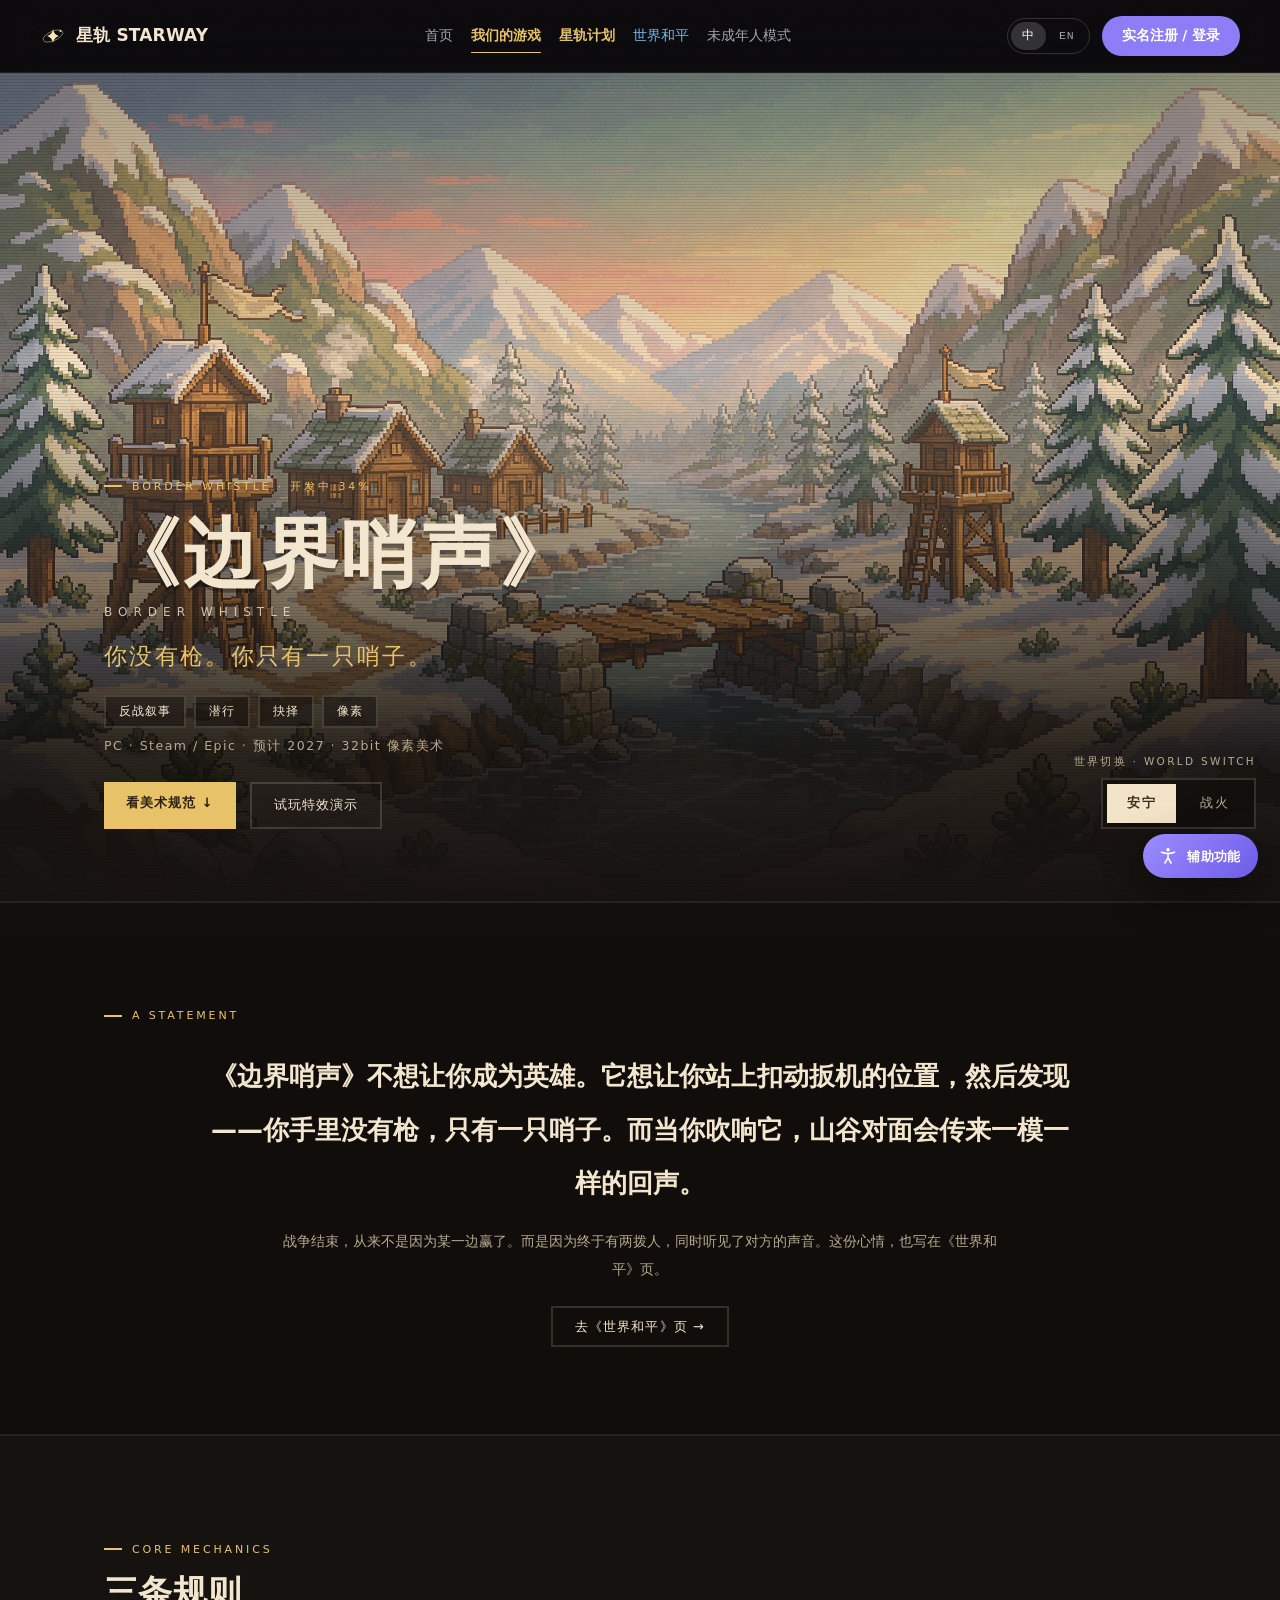
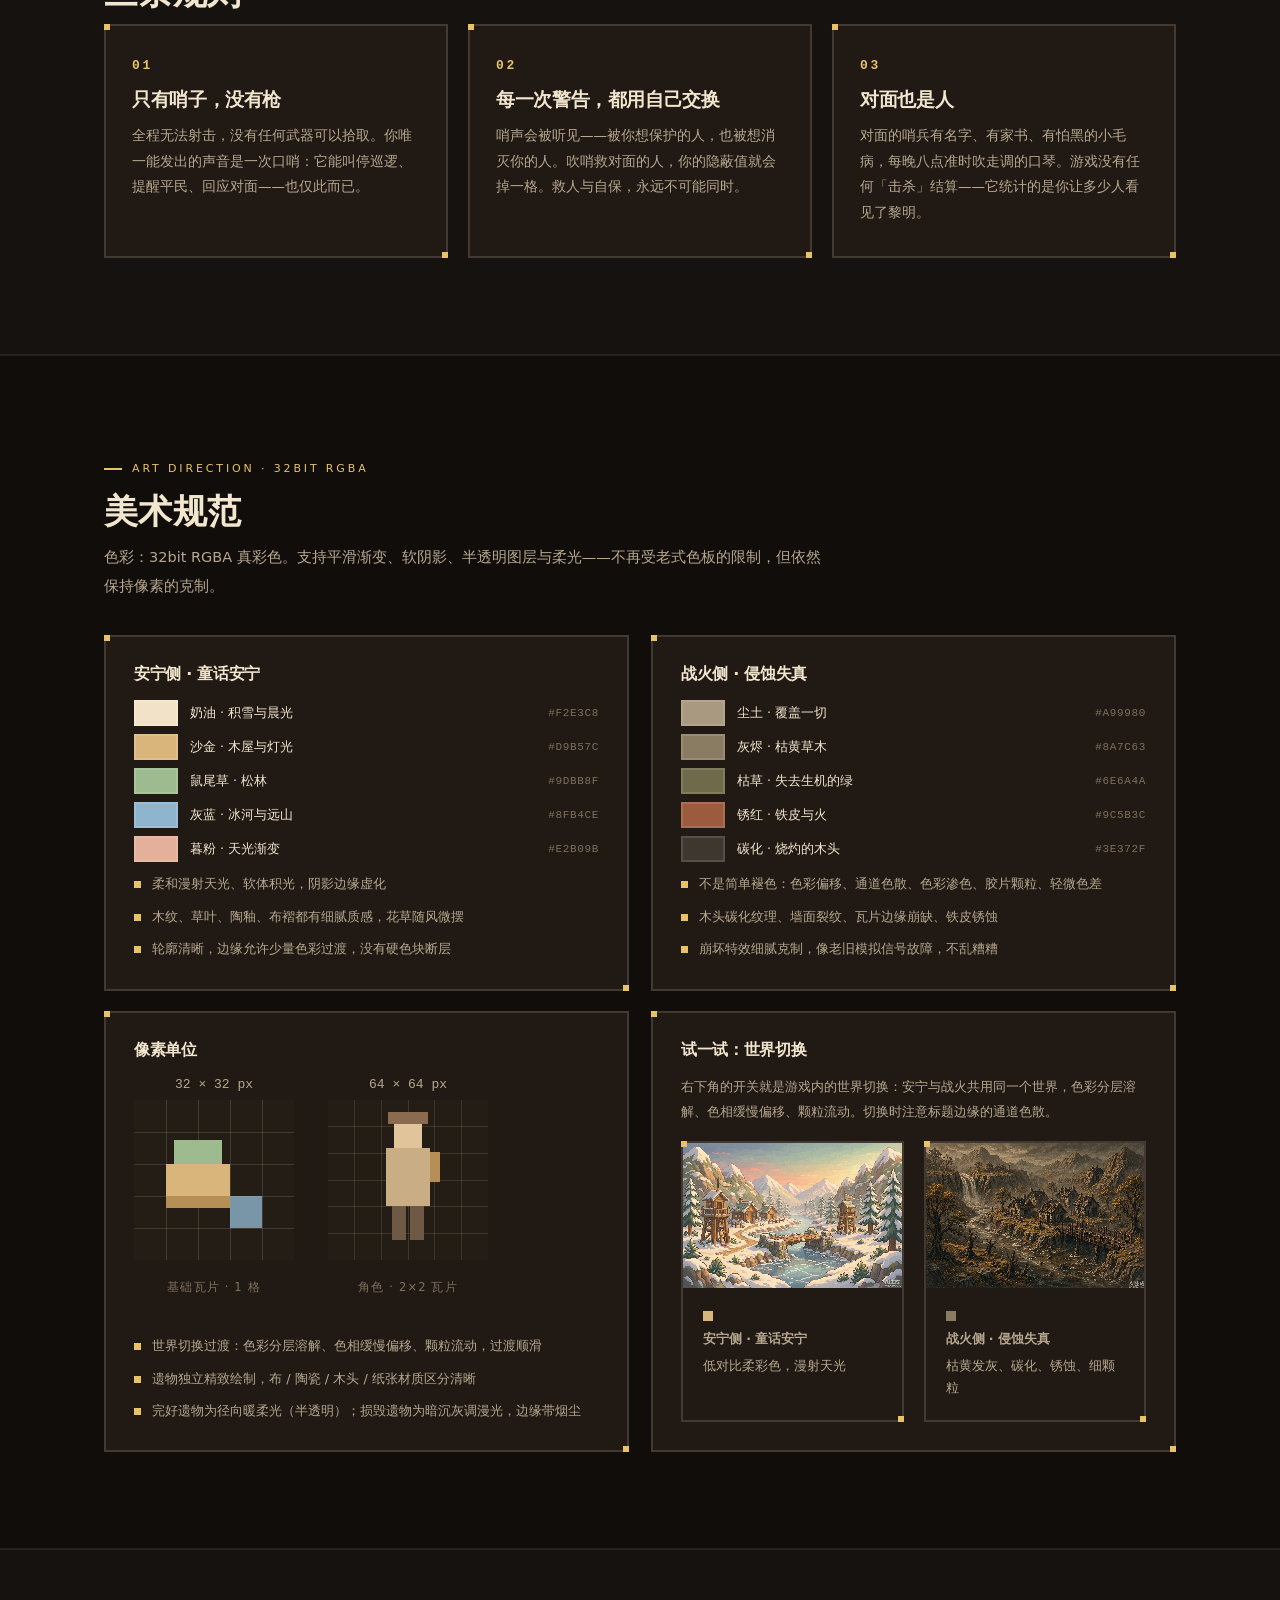
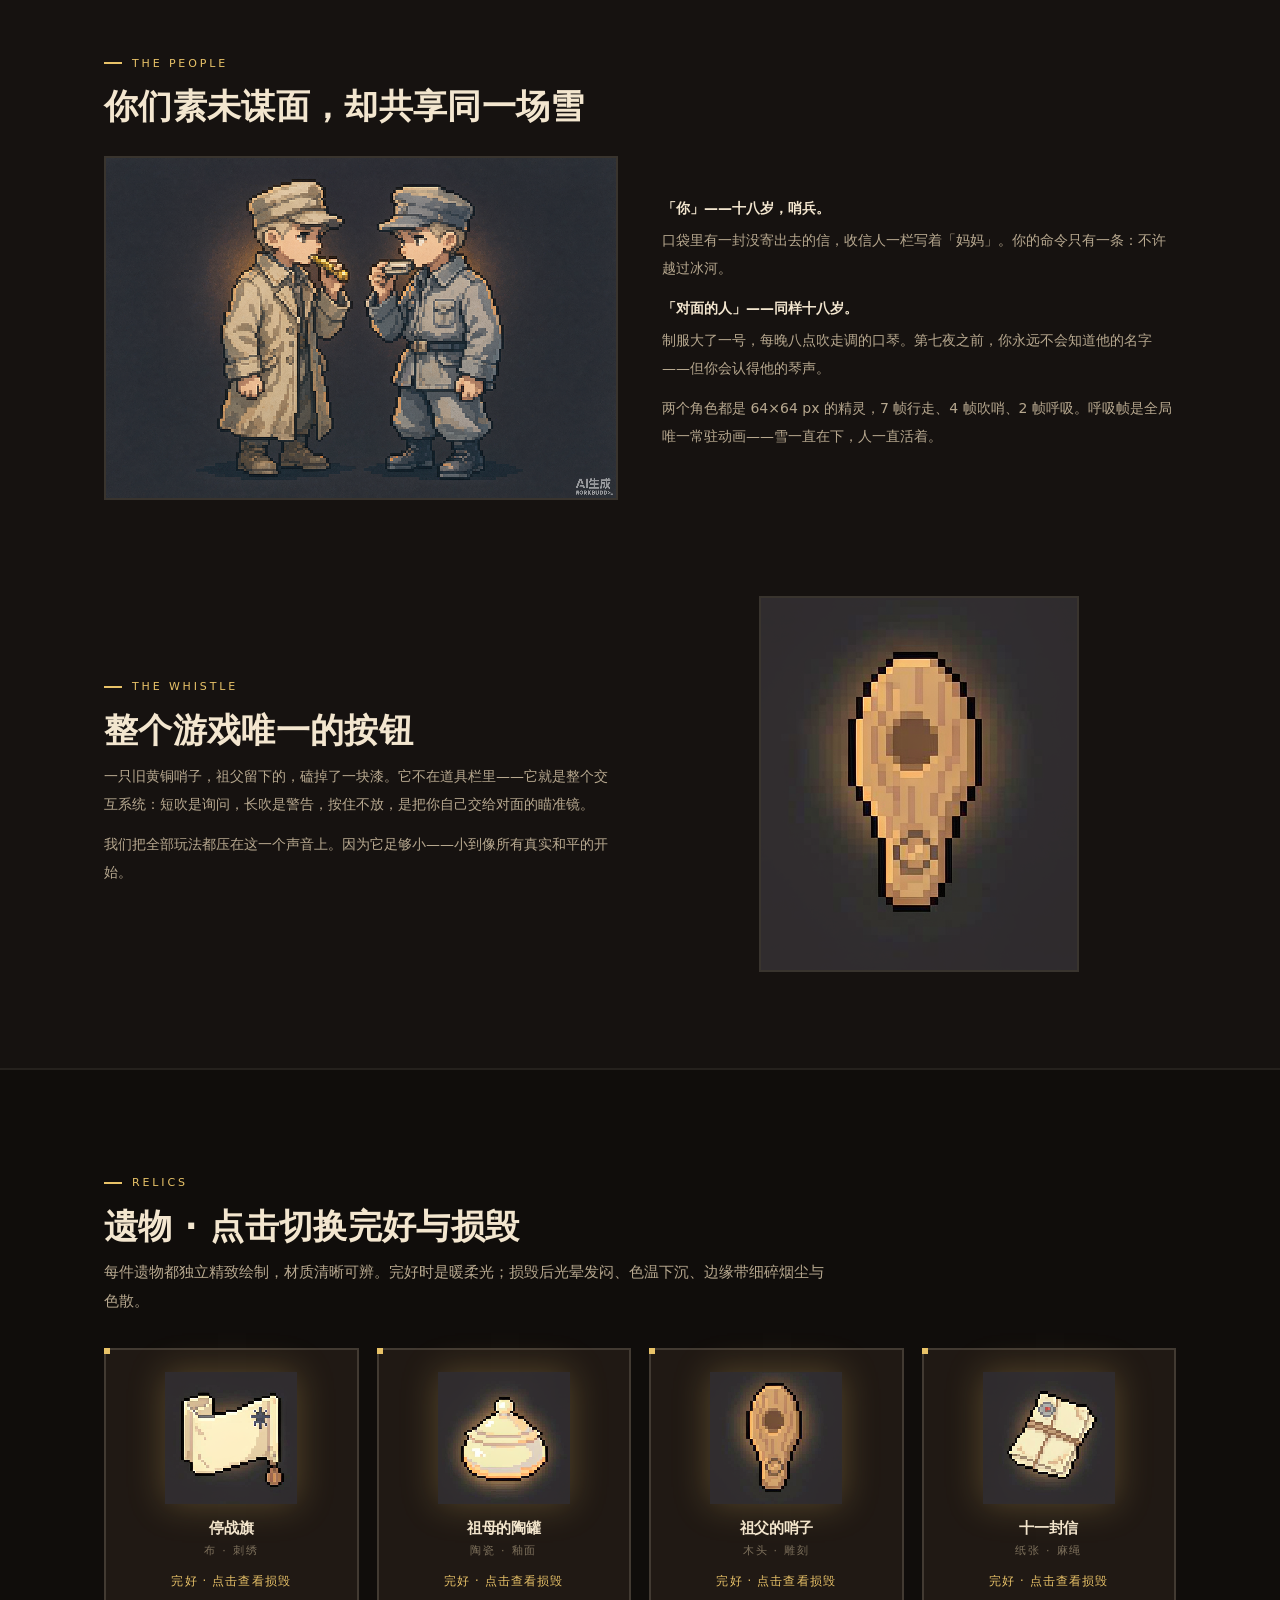
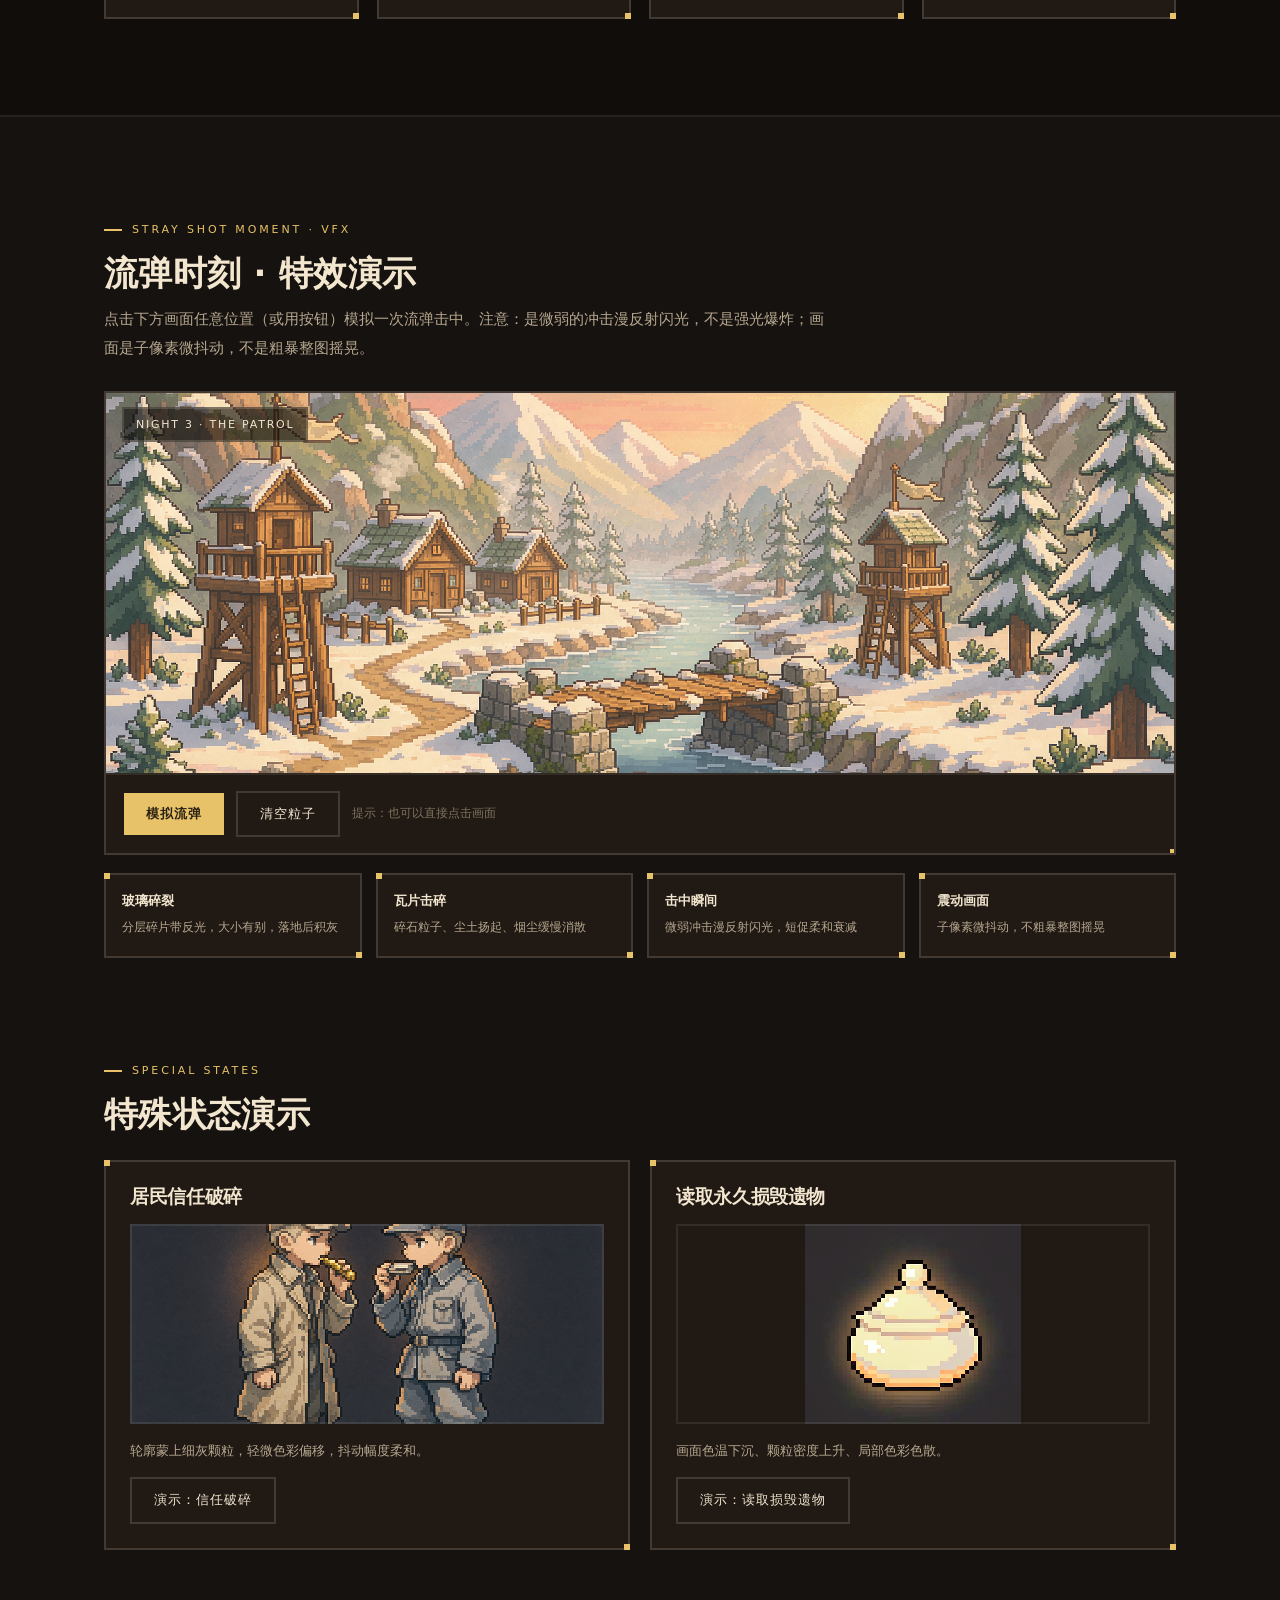
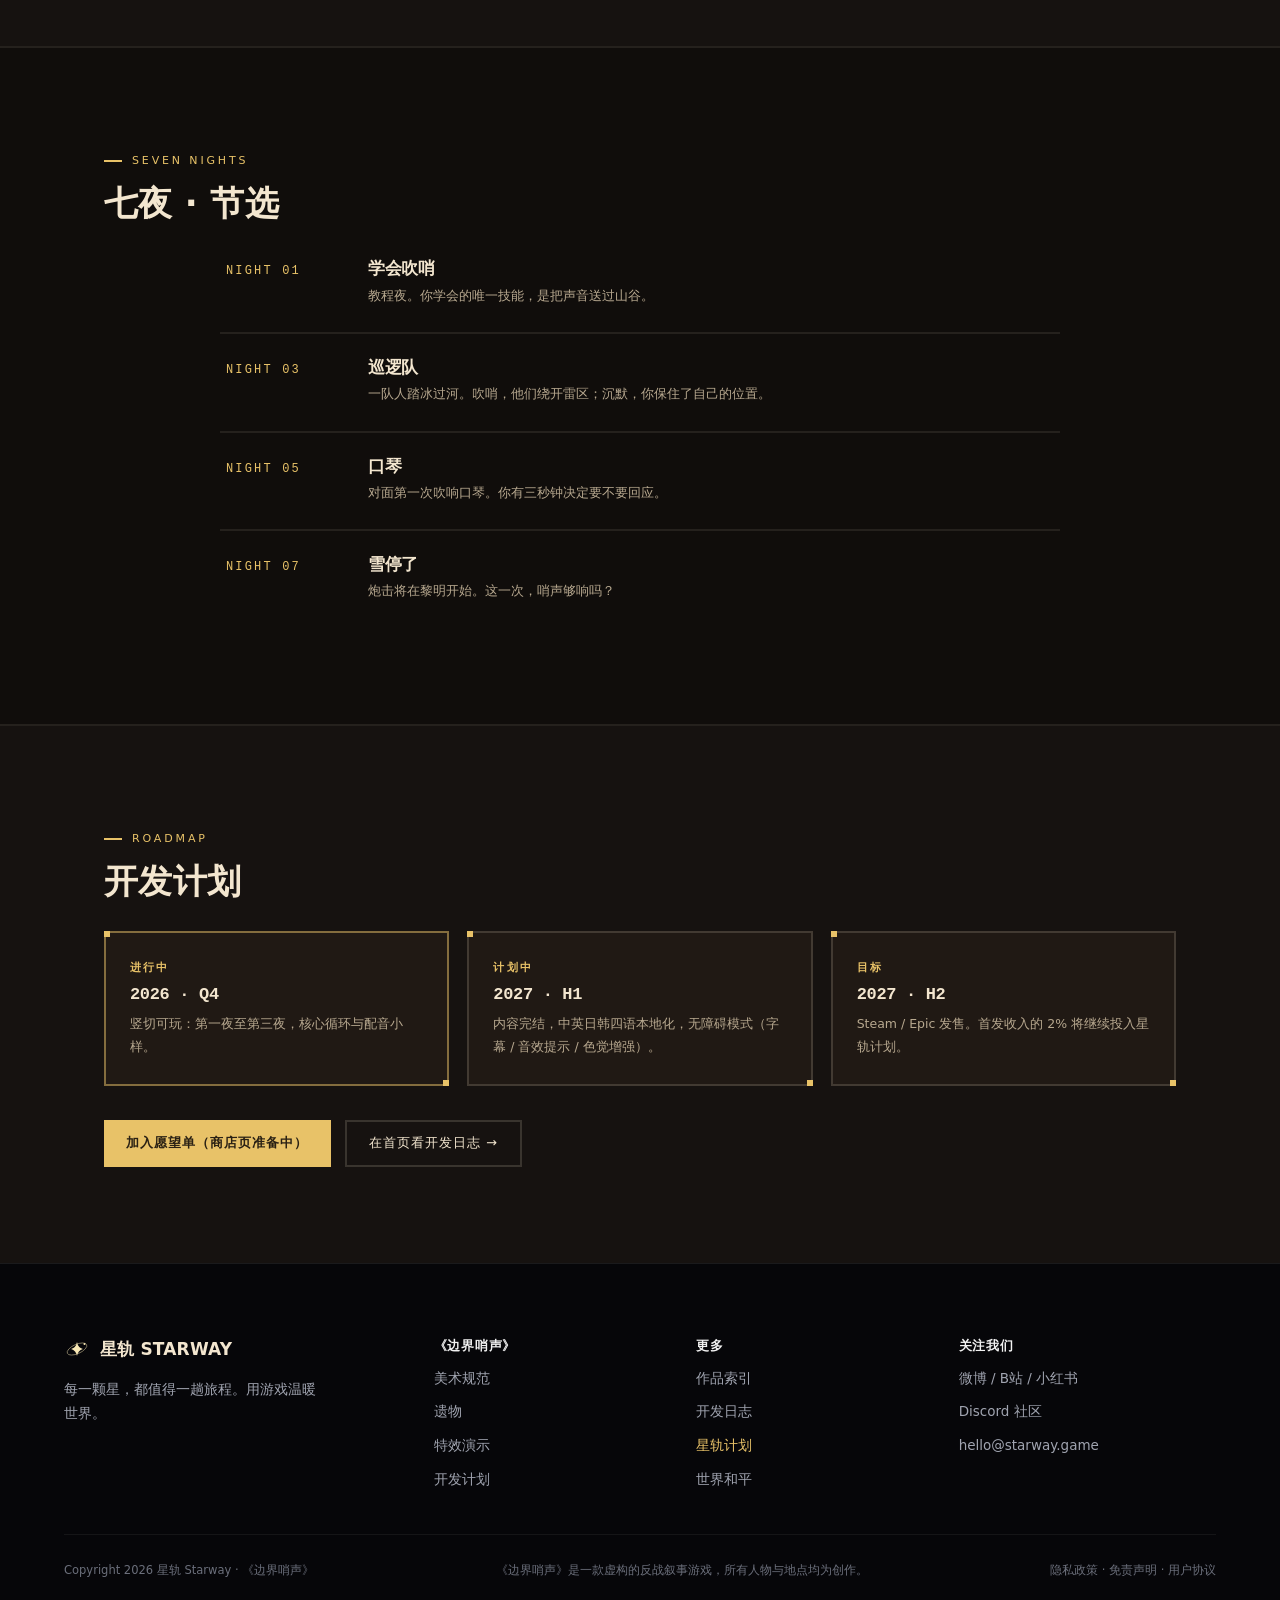
==== border-whistle.html @ 12dbbd6b "大改版：通用站点风格 + 游戏独立详情页《边界哨声》 - 站点回归通用高级简约风（黑金），首页 hero 改为金色轨道线稿，作品区改极简列表行 - games.html 改为作品索引页：点击游戏项目进" ====
<!DOCTYPE html>
<html lang="zh-CN" data-lang="zh">
<head>
<meta charset="UTF-8">
<meta name="viewport" content="width=device-width, initial-scale=1">
<title>《边界哨声》BORDER WHISTLE · 游戏详情 · 星轨 STARWAY</title>
<meta name="description" content="《边界哨声》：反战叙事潜行游戏。你没有枪，只有一只哨子。含美术规范展示、世界切换、遗物与流弹时刻特效演示。">
<link rel="stylesheet" href="assets/style.css">
<link rel="stylesheet" href="assets/bw.css">
<link rel="stylesheet" href="assets/a11y.css">
</head>
<body class="bw-page" data-page="games">

<div class="bw-grain" aria-hidden="true"></div>
<div class="bw-dissolve" id="bwDissolve" aria-hidden="true"></div>

<!-- ============ 导航 ============ -->
<header class="nav">
  <a class="brand" href="index.html">
    <svg viewBox="0 0 64 64" fill="none" xmlns="http://www.w3.org/2000/svg" aria-hidden="true"><defs><linearGradient id="swgbw1" x1="14" y1="10" x2="52" y2="56"><stop offset="0" stop-color="#F8E7B4"/><stop offset=".5" stop-color="#E8C268"/><stop offset="1" stop-color="#B07E33"/></linearGradient></defs><ellipse cx="32" cy="32" rx="26" ry="11.5" transform="rotate(-24 32 32)" stroke="url(#swgbw1)" stroke-width="2.2" opacity=".48"/><path d="M32 14.5 Q34.2 28 46.5 32 Q34.2 36 32 49.5 Q29.8 36 17.5 32 Q29.8 28 32 14.5 Z" fill="url(#swgbw1)"/><circle cx="50.5" cy="19.5" r="2.5" fill="#F8E7B4"/></svg>
    <span>星轨 STARWAY</span>
  </a>
  <nav class="nav-links">
    <a href="index.html" data-zh="首页" data-en="Home">首页</a>
    <a href="games.html" class="gold active" data-zh="我们的游戏" data-en="Games">我们的游戏</a>
    <a href="starway.html" class="gold" data-zh="星轨计划" data-en="Starway Project">星轨计划</a>
    <a href="peace.html" class="peace-link" data-zh="世界和平" data-en="World Peace">世界和平</a>
    <a href="minors.html" data-zh="未成年人模式" data-en="Minor Mode">未成年人模式</a>
  </nav>
  <div class="nav-right">
    <div class="lang-switch" role="group" aria-label="Language">
      <button type="button" data-lang="zh" class="on">中</button>
      <button type="button" data-lang="en">EN</button>
    </div>
    <a class="nav-cta" href="register.html" data-zh="实名注册 / 登录" data-en="Sign up / Log in">实名注册 / 登录</a>
  </div>
</header>

<!-- ============ Hero：双世界 ============ -->
<section class="bw-hero">
  <div class="bw-stack" aria-hidden="true">
    <img class="bw-peace-img" src="assets/img/bw-peace.png" alt="">
    <img class="bw-war-img" src="assets/img/bw-war.png" alt="">
  </div>
  <div class="bw-hero-inner bw-wrap">
    <div class="bw-kicker" data-zh="BORDER WHISTLE · 开发中 34%" data-en="BORDER WHISTLE · IN DEVELOPMENT 34%">BORDER WHISTLE · 开发中 34%</div>
    <h1 class="bw-title">《边界哨声》<small>BORDER&nbsp;WHISTLE</small></h1>
    <p class="bw-tagline" data-zh="你没有枪。你只有一只哨子。" data-en="You carry no rifle. Only a whistle.">你没有枪。你只有一只哨子。</p>
    <div class="bw-tags">
      <span class="tag" data-zh="反战叙事" data-en="Anti-war narrative">反战叙事</span>
      <span class="tag" data-zh="潜行" data-en="Stealth">潜行</span>
      <span class="tag" data-zh="抉择" data-en="Choices">抉择</span>
      <span class="tag" data-zh="像素" data-en="Pixel art">像素</span>
    </div>
    <div class="bw-meta" data-zh="PC · Steam / Epic · 预计 2027 · 32bit 像素美术" data-en="PC · Steam / Epic · Coming 2027 · 32-bit pixel art">PC · Steam / Epic · 预计 2027 · 32bit 像素美术</div>
    <div class="bw-hero-actions">
      <a class="bw-btn" href="#spec" data-zh="看美术规范 ↓" data-en="Art direction ↓">看美术规范 ↓</a>
      <a class="bw-btn ghost" href="#fx" data-zh="试玩特效演示" data-en="Try the VFX demo">试玩特效演示</a>
    </div>
  </div>
  <div class="bw-world-switch">
    <span class="bw-switch-label" data-zh="世界切换 · WORLD SWITCH" data-en="WORLD SWITCH">世界切换 · WORLD SWITCH</span>
    <div class="bw-switch" role="group" aria-label="World switch">
      <button type="button" data-world-btn="peace" class="on-peace" data-zh="安宁" data-en="Peace">安宁</button>
      <button type="button" data-world-btn="war" data-zh="战火" data-en="War">战火</button>
    </div>
  </div>
</section>

<!-- ============ 反战宣言 ============ -->
<section class="bw-statement bw-section">
  <div class="bw-wrap">
    <div class="bw-kicker" data-zh="A STATEMENT" data-en="A STATEMENT">A STATEMENT</div>
    <blockquote data-zh="《边界哨声》不想让你成为英雄。它想让你站上扣动扳机的位置，然后发现——你手里没有枪，只有一只哨子。而当你吹响它，山谷对面会传来一模一样的回声。"
                data-en="Border Whistle does not want to make you a hero. It puts you where the trigger would be — and finds no rifle in your hands, only a whistle. And when you blow it, the same sound answers from across the valley.">《边界哨声》不想让你成为英雄。它想让你站上扣动扳机的位置，然后发现——你手里没有枪，只有一只哨子。而当你吹响它，山谷对面会传来一模一样的回声。</blockquote>
    <p class="bw-note" data-zh="战争结束，从来不是因为某一边赢了。而是因为终于有两拨人，同时听见了对方的声音。这份心情，也写在《世界和平》页。"
       data-en="Wars never end because one side wins. They end when two groups of people finally hear each other at the same time. This wish continues on our “World Peace” page.">战争结束，从来不是因为某一边赢了。而是因为终于有两拨人，同时听见了对方的声音。这份心情，也写在《世界和平》页。</p>
    <div style="text-align:center"><a class="bw-btn ghost" href="peace.html" data-zh="去《世界和平》页 →" data-en="Visit “World Peace” →">去《世界和平》页 →</a></div>
  </div>
</section>

<!-- ============ 核心机制 ============ -->
<section class="bw-section">
  <div class="bw-wrap">
    <div class="bw-kicker" data-zh="CORE MECHANICS" data-en="CORE MECHANICS">CORE MECHANICS</div>
    <h2 class="bw-h2" data-zh="三条规则" data-en="Three rules">三条规则</h2>
    <div class="bw-mech">
      <article class="px-card">
        <b class="num">01</b>
        <h3 data-zh="只有哨子，没有枪" data-en="A whistle, never a rifle">只有哨子，没有枪</h3>
        <p data-zh="全程无法射击，没有任何武器可以拾取。你唯一能发出的声音是一次口哨：它能叫停巡逻、提醒平民、回应对面——也仅此而已。"
           data-en="You can never shoot. The only sound you can make is one whistle: to halt a patrol, warn a civilian, or answer the other side. Nothing more.">全程无法射击，没有任何武器可以拾取。你唯一能发出的声音是一次口哨：它能叫停巡逻、提醒平民、回应对面——也仅此而已。</p>
      </article>
      <article class="px-card">
        <b class="num">02</b>
        <h3 data-zh="每一次警告，都用自己交换" data-en="Every warning costs you">每一次警告，都用自己交换</h3>
        <p data-zh="哨声会被听见——被你想保护的人，也被想消灭你的人。吹哨救对面的人，你的隐蔽值就会掉一格。救人与自保，永远不可能同时。"
           data-en="The whistle is heard by the people you want to protect — and by the ones who want you gone. Warn the other side, and your cover drops one notch.">哨声会被听见——被你想保护的人，也被想消灭你的人。吹哨救对面的人，你的隐蔽值就会掉一格。救人与自保，永远不可能同时。</p>
      </article>
      <article class="px-card">
        <b class="num">03</b>
        <h3 data-zh="对面也是人" data-en="The other side is human too">对面也是人</h3>
        <p data-zh="对面的哨兵有名字、有家书、有怕黑的小毛病，每晚八点准时吹走调的口琴。游戏没有任何「击杀」结算——它统计的是你让多少人看见了黎明。"
           data-en="The sentry across the valley has a name, letters from home, and a fear of the dark. There is no kill counter — the game only counts how many people you let see the dawn.">对面的哨兵有名字、有家书、有怕黑的小毛病，每晚八点准时吹走调的口琴。游戏没有任何「击杀」结算——它统计的是你让多少人看见了黎明。</p>
      </article>
    </div>
  </div>
</section>

<!-- ============ 美术规范 ============ -->
<section class="bw-statement bw-section" id="spec">
  <div class="bw-wrap">
    <div class="bw-kicker" data-zh="ART DIRECTION · 32BIT RGBA" data-en="ART DIRECTION · 32BIT RGBA">ART DIRECTION · 32BIT RGBA</div>
    <h2 class="bw-h2" data-zh="美术规范" data-en="Art direction">美术规范</h2>
    <p class="bw-lead" data-zh="色彩：32bit RGBA 真彩色。支持平滑渐变、软阴影、半透明图层与柔光——不再受老式色板的限制，但依然保持像素的克制。"
       data-en="Colour: true-colour 32-bit RGBA, with smooth gradients, soft shadows, translucency and glow — free from legacy palettes, yet still restrained like pixel art should be.">色彩：32bit RGBA 真彩色。支持平滑渐变、软阴影、半透明图层与柔光——不再受老式色板的限制，但依然保持像素的克制。</p>

    <div class="bw-spec-grid">
      <div class="px-card bw-spec-card">
        <h3 data-zh="安宁侧 · 童话安宁" data-en="Peace side · storybook calm">安宁侧 · 童话安宁 <span class="bw-mono">LOW&nbsp;CONTRAST&nbsp;PASTEL</span></h3>
        <div class="swatches peace">
          <div class="swatch"><i></i><span data-zh="奶油 · 积雪与晨光" data-en="Cream · snow &amp; dawn">奶油 · 积雪与晨光</span><span class="bw-mono">#F2E3C8</span></div>
          <div class="swatch"><i></i><span data-zh="沙金 · 木屋与灯光" data-en="Sand · wood &amp; lamplight">沙金 · 木屋与灯光</span><span class="bw-mono">#D9B57C</span></div>
          <div class="swatch"><i></i><span data-zh="鼠尾草 · 松林" data-en="Sage · pines">鼠尾草 · 松林</span><span class="bw-mono">#9DBB8F</span></div>
          <div class="swatch"><i></i><span data-zh="灰蓝 · 冰河与远山" data-en="Slate · river &amp; ridges">灰蓝 · 冰河与远山</span><span class="bw-mono">#8FB4CE</span></div>
          <div class="swatch"><i></i><span data-zh="暮粉 · 天光渐变" data-en="Blush · sky gradient">暮粉 · 天光渐变</span><span class="bw-mono">#E2B09B</span></div>
        </div>
        <ul class="spec-notes">
          <li data-zh="柔和漫射天光、软体积光，阴影边缘虚化" data-en="Soft diffuse light and volume rays; blurred shadow edges">柔和漫射天光、软体积光，阴影边缘虚化</li>
          <li data-zh="木纹、草叶、陶釉、布褶都有细腻质感，花草随风微摆" data-en="Fine textures on wood, grass, glaze and cloth; plants sway gently">木纹、草叶、陶釉、布褶都有细腻质感，花草随风微摆</li>
          <li data-zh="轮廓清晰，边缘允许少量色彩过渡，没有硬色块断层" data-en="Clean outlines with slight edge transitions — no hard banding">轮廓清晰，边缘允许少量色彩过渡，没有硬色块断层</li>
        </ul>
      </div>
      <div class="px-card bw-spec-card">
        <h3 data-zh="战火侧 · 侵蚀失真" data-en="War side · erosion">战火侧 · 侵蚀失真 <span class="bw-mono">CHROMATIC&nbsp;BLEED</span></h3>
        <div class="swatches war">
          <div class="swatch"><i></i><span data-zh="尘土 · 覆盖一切" data-en="Dust · on everything">尘土 · 覆盖一切</span><span class="bw-mono">#A99980</span></div>
          <div class="swatch"><i></i><span data-zh="灰烬 · 枯黄草木" data-en="Ash · withered green">灰烬 · 枯黄草木</span><span class="bw-mono">#8A7C63</span></div>
          <div class="swatch"><i></i><span data-zh="枯草 · 失去生机的绿" data-en="Dry · dead green">枯草 · 失去生机的绿</span><span class="bw-mono">#6E6A4A</span></div>
          <div class="swatch"><i></i><span data-zh="锈红 · 铁皮与火" data-en="Rust · iron &amp; fire">锈红 · 铁皮与火</span><span class="bw-mono">#9C5B3C</span></div>
          <div class="swatch"><i></i><span data-zh="碳化 · 烧灼的木头" data-en="Char · burnt wood">碳化 · 烧灼的木头</span><span class="bw-mono">#3E372F</span></div>
        </div>
        <ul class="spec-notes">
          <li data-zh="不是简单褪色：色彩偏移、通道色散、色彩渗色、胶片颗粒、轻微色差" data-en="Not just fading: hue shift, channel dispersion, colour bleed, film grain, slight aberration">不是简单褪色：色彩偏移、通道色散、色彩渗色、胶片颗粒、轻微色差</li>
          <li data-zh="木头碳化纹理、墙面裂纹、瓦片边缘崩缺、铁皮锈蚀" data-en="Charred wood, cracked walls, chipped tile edges, rusted iron">木头碳化纹理、墙面裂纹、瓦片边缘崩缺、铁皮锈蚀</li>
          <li data-zh="崩坏特效细腻克制，像老旧模拟信号故障，不乱糟糟" data-en="Corruption stays refined — like an ageing analogue signal, never messy">崩坏特效细腻克制，像老旧模拟信号故障，不乱糟糟</li>
        </ul>
      </div>
    </div>

    <div class="bw-spec-grid" style="margin-top:20px">
      <div class="px-card bw-spec-card">
        <h3 data-zh="像素单位" data-en="Pixel units">像素单位 <span class="bw-mono">TILE&nbsp;&amp;&nbsp;SPRITE</span></h3>
        <div class="bw-sizes">
          <figure class="bw-size-fig">
            <span class="bw-mono">32 × 32 px</span>
            <svg width="160" height="160" shape-rendering="crispEdges" aria-hidden="true">
              <rect width="160" height="160" fill="#241D15"/>
              <g stroke="rgba(243,230,207,.14)" stroke-width="1">
                <line x1="32" y1="0" x2="32" y2="160"/><line x1="64" y1="0" x2="64" y2="160"/><line x1="96" y1="0" x2="96" y2="160"/><line x1="128" y1="0" x2="128" y2="160"/>
                <line x1="0" y1="32" x2="160" y2="32"/><line x1="0" y1="64" x2="160" y2="64"/><line x1="0" y1="96" x2="160" y2="96"/><line x1="0" y1="128" x2="160" y2="128"/>
              </g>
              <rect x="32" y="64" width="64" height="32" fill="#D9B57C"/>
              <rect x="32" y="96" width="64" height="12" fill="#B58F55"/>
              <rect x="40" y="40" width="48" height="24" fill="#9DBB8F"/>
              <rect x="96" y="96" width="32" height="32" fill="#8FB4CE" opacity=".8"/>
            </svg>
            <figcaption data-zh="基础瓦片 · 1 格" data-en="Base tile · 1 cell">基础瓦片 · 1 格</figcaption>
          </figure>
          <figure class="bw-size-fig">
            <span class="bw-mono">64 × 64 px</span>
            <svg width="160" height="160" shape-rendering="crispEdges" aria-hidden="true">
              <rect width="160" height="160" fill="#241D15"/>
              <g stroke="rgba(243,230,207,.12)" stroke-width="1">
                <line x1="26.7" y1="0" x2="26.7" y2="160"/><line x1="53.3" y1="0" x2="53.3" y2="160"/><line x1="80" y1="0" x2="80" y2="160"/><line x1="106.7" y1="0" x2="106.7" y2="160"/><line x1="133.3" y1="0" x2="133.3" y2="160"/>
                <line x1="0" y1="26.7" x2="160" y2="26.7"/><line x1="0" y1="53.3" x2="160" y2="53.3"/><line x1="0" y1="80" x2="160" y2="80"/><line x1="0" y1="106.7" x2="160" y2="106.7"/><line x1="0" y1="133.3" x2="160" y2="133.3"/>
              </g>
              <rect x="66" y="22" width="28" height="26" fill="#E2C49A"/>
              <rect x="60" y="12" width="40" height="12" fill="#8A6B4F"/>
              <rect x="58" y="48" width="44" height="58" fill="#C9AE85"/>
              <rect x="64" y="106" width="14" height="34" fill="#6E5A44"/>
              <rect x="82" y="106" width="14" height="34" fill="#6E5A44"/>
              <rect x="102" y="52" width="10" height="30" fill="#B58F55"/>
            </svg>
            <figcaption data-zh="角色 · 2×2 瓦片" data-en="Character · 2×2 tiles">角色 · 2×2 瓦片</figcaption>
          </figure>
          <div style="flex:1;min-width:220px">
            <ul class="spec-notes" style="margin-top:4px">
              <li data-zh="世界切换过渡：色彩分层溶解、色相缓慢偏移、颗粒流动，过渡顺滑" data-en="World transition: layered colour dissolve, slow hue drift, flowing grain">世界切换过渡：色彩分层溶解、色相缓慢偏移、颗粒流动，过渡顺滑</li>
              <li data-zh="遗物独立精致绘制，布 / 陶瓷 / 木头 / 纸张材质区分清晰" data-en="Relics are drawn individually with clear material reads: cloth, ceramic, wood, paper">遗物独立精致绘制，布 / 陶瓷 / 木头 / 纸张材质区分清晰</li>
              <li data-zh="完好遗物为径向暖柔光（半透明）；损毁遗物为暗沉灰调漫光，边缘带烟尘" data-en="Intact relics glow with translucent warm radial light; damaged ones sit in dull grey haze with drifting ash">完好遗物为径向暖柔光（半透明）；损毁遗物为暗沉灰调漫光，边缘带烟尘</li>
            </ul>
          </div>
        </div>
      </div>
      <div class="px-card bw-spec-card">
        <h3 data-zh="试一试：世界切换" data-en="Try it: world switch">试一试：世界切换 <span class="bw-mono">DISSOLVE</span></h3>
        <p style="font-size:13px;color:var(--bw-muted);line-height:1.9;margin-bottom:16px" data-zh="右下角的开关就是游戏内的世界切换：安宁与战火共用同一个世界，色彩分层溶解、色相缓慢偏移、颗粒流动。切换时注意标题边缘的通道色散。"
           data-en="The switch at the hero's corner is the in-game world toggle: the same world at peace and at war, dissolving in layered colour. Watch the channel dispersion on the titles.">右下角的开关就是游戏内的世界切换：安宁与战火共用同一个世界，色彩分层溶解、色相缓慢偏移、颗粒流动。切换时注意标题边缘的通道色散。</p>
        <div class="bw-worlds">
          <div class="px-card bw-world-card peace">
            <img src="assets/img/bw-peace.png" alt="安宁侧场景" loading="lazy">
            <div class="cap"><b><span class="tone"></span><span data-zh="安宁侧 · 童话安宁" data-en="Peace · storybook calm">安宁侧 · 童话安宁</span></b><span data-zh="低对比柔彩色，漫射天光" data-en="Low-contrast pastels, diffuse light">低对比柔彩色，漫射天光</span></div>
          </div>
          <div class="px-card bw-world-card warc">
            <img src="assets/img/bw-war.png" alt="战火侧场景" loading="lazy">
            <div class="cap"><b><span class="tone"></span><span data-zh="战火侧 · 侵蚀失真" data-en="War · erosion">战火侧 · 侵蚀失真</span></b><span data-zh="枯黄发灰、碳化、锈蚀、细颗粒" data-en="Withered grey, char, rust, fine grain">枯黄发灰、碳化、锈蚀、细颗粒</span></div>
          </div>
        </div>
      </div>
    </div>
  </div>
</section>

<!-- ============ 人物 ============ -->
<section class="bw-section">
  <div class="bw-wrap">
    <div class="bw-kicker" data-zh="THE PEOPLE" data-en="THE PEOPLE">THE PEOPLE</div>
    <h2 class="bw-h2" data-zh="你们素未谋面，却共享同一场雪" data-en="You have never met — yet you share the same snow">你们素未谋面，却共享同一场雪</h2>
    <div class="bw-split" style="margin-top:30px">
      <figure><img src="assets/img/bw-chars.png" alt="《边界哨声》像素角色：吹哨的哨兵与吹口琴的少年兵" loading="lazy"></figure>
      <div class="copy">
        <p><b data-zh="「你」——十八岁，哨兵。" data-en="You — eighteen, a sentry.">「你」——十八岁，哨兵。</b><span data-zh="口袋里有一封没寄出去的信，收信人一栏写着「妈妈」。你的命令只有一条：不许越过冰河。"
           data-en="In your pocket is an unsent letter addressed to “Mom”. Your orders are one line: never cross the frozen river.">口袋里有一封没寄出去的信，收信人一栏写着「妈妈」。你的命令只有一条：不许越过冰河。</span></p>
        <p><b data-zh="「对面的人」——同样十八岁。" data-en="The one across — also eighteen.">「对面的人」——同样十八岁。</b><span data-zh="制服大了一号，每晚八点吹走调的口琴。第七夜之前，你永远不会知道他的名字——但你会认得他的琴声。"
           data-en="His uniform is one size too big, and at eight each night he plays a broken harmonica. You will not learn his name until the seventh night.">制服大了一号，每晚八点吹走调的口琴。第七夜之前，你永远不会知道他的名字——但你会认得他的琴声。</span></p>
        <p data-zh="两个角色都是 64×64 px 的精灵，7 帧行走、4 帧吹哨、2 帧呼吸。呼吸帧是全局唯一常驻动画——雪一直在下，人一直活着。"
           data-en="Both characters are 64×64 sprites: 7-frame walk, 4-frame whistle, 2-frame breathing. The breathing loop never stops — the snow keeps falling, and people stay alive.">两个角色都是 64×64 px 的精灵，7 帧行走、4 帧吹哨、2 帧呼吸。呼吸帧是全局唯一常驻动画——雪一直在下，人一直活着。</p>
      </div>
    </div>
  </div>
</section>

<!-- ============ 哨子 ============ -->
<section class="bw-section" style="padding-top:0">
  <div class="bw-wrap">
    <div class="bw-split">
      <div class="copy">
        <div class="bw-kicker" data-zh="THE WHISTLE" data-en="THE WHISTLE">THE WHISTLE</div>
        <h2 class="bw-h2" data-zh="整个游戏唯一的按钮" data-en="The only button in the game">整个游戏唯一的按钮</h2>
        <p data-zh="一只旧黄铜哨子，祖父留下的，磕掉了一块漆。它不在道具栏里——它就是整个交互系统：短吹是询问，长吹是警告，按住不放，是把你自己交给对面的瞄准镜。"
           data-en="One old brass whistle, a chip of lacquer missing, left by your grandfather. It never sits in an inventory — it is the whole interaction system: a short blow asks, a long blow warns, and holding it down hands yourself to the scope across the valley.">一只旧黄铜哨子，祖父留下的，磕掉了一块漆。它不在道具栏里——它就是整个交互系统：短吹是询问，长吹是警告，按住不放，是把你自己交给对面的瞄准镜。</p>
        <p data-zh="我们把全部玩法都压在这一个声音上。因为它足够小——小到像所有真实和平的开始。"
           data-en="We built every mechanic onto that single sound. Because it is small enough — small enough to be how every real peace begins.">我们把全部玩法都压在这一个声音上。因为它足够小——小到像所有真实和平的开始。</p>
      </div>
      <figure style="display:flex;align-items:center;justify-content:center">
        <img src="assets/img/relic-whistle.png" alt="像素风黄铜哨子遗物" style="max-width:320px" loading="lazy">
      </figure>
    </div>
  </div>
</section>

<!-- ============ 遗物 ============ -->
<section class="bw-statement bw-section" id="relics">
  <div class="bw-wrap">
    <div class="bw-kicker" data-zh="RELICS" data-en="RELICS">RELICS</div>
    <h2 class="bw-h2" data-zh="遗物 · 点击切换完好与损毁" data-en="Relics · click to toggle intact / damaged">遗物 · 点击切换完好与损毁</h2>
    <p class="bw-lead" data-zh="每件遗物都独立精致绘制，材质清晰可辨。完好时是暖柔光；损毁后光晕发闷、色温下沉、边缘带细碎烟尘与色散。"
       data-en="Each relic is drawn individually with a clear material read. Intact: warm radial glow. Damaged: dull grey haze, sunk colour temperature, ash and dispersion at the edges.">每件遗物都独立精致绘制，材质清晰可辨。完好时是暖柔光；损毁后光晕发闷、色温下沉、边缘带细碎烟尘与色散。</p>
    <div class="bw-relics" style="margin-top:32px">
      <div class="px-card bw-relic" role="button" tabindex="0">
        <figure><img src="assets/img/relic-banner.png" alt="布制旗帜遗物" loading="lazy"></figure>
        <h3 data-zh="停战旗" data-en="Ceasefire banner">停战旗</h3>
        <span class="mat" data-zh="布 · 刺绣" data-en="CLOTH · EMBROIDERED">布 · 刺绣</span>
        <span class="st" data-zh="完好 · 点击查看损毁" data-en="Intact · click to damage">完好 · 点击查看损毁</span>
      </div>
      <div class="px-card bw-relic" role="button" tabindex="0">
        <figure><img src="assets/img/relic-jar.png" alt="陶瓷罐遗物" loading="lazy"></figure>
        <h3 data-zh="祖母的陶罐" data-en="Grandmother's jar">祖母的陶罐</h3>
        <span class="mat" data-zh="陶瓷 · 釉面" data-en="CERAMIC · GLAZED">陶瓷 · 釉面</span>
        <span class="st" data-zh="完好 · 点击查看损毁" data-en="Intact · click to damage">完好 · 点击查看损毁</span>
      </div>
      <div class="px-card bw-relic" role="button" tabindex="0">
        <figure><img src="assets/img/relic-whistle.png" alt="木哨遗物" loading="lazy"></figure>
        <h3 data-zh="祖父的哨子" data-en="Grandfather's whistle">祖父的哨子</h3>
        <span class="mat" data-zh="木头 · 雕刻" data-en="WOOD · CARVED">木头 · 雕刻</span>
        <span class="st" data-zh="完好 · 点击查看损毁" data-en="Intact · click to damage">完好 · 点击查看损毁</span>
      </div>
      <div class="px-card bw-relic" role="button" tabindex="0">
        <figure><img src="assets/img/relic-letters.png" alt="信件遗物" loading="lazy"></figure>
        <h3 data-zh="十一封信" data-en="Eleven letters">十一封信</h3>
        <span class="mat" data-zh="纸张 · 麻绳" data-en="PAPER · TWINE">纸张 · 麻绳</span>
        <span class="st" data-zh="完好 · 点击查看损毁" data-en="Intact · click to damage">完好 · 点击查看损毁</span>
      </div>
    </div>
  </div>
</section>

<!-- ============ 流弹时刻 ============ -->
<section class="bw-section" id="fx">
  <div class="bw-wrap">
    <div class="bw-kicker" data-zh="STRAY SHOT MOMENT · VFX" data-en="STRAY SHOT MOMENT · VFX">STRAY SHOT MOMENT · VFX</div>
    <h2 class="bw-h2" data-zh="流弹时刻 · 特效演示" data-en="Stray shot moment · VFX demo">流弹时刻 · 特效演示</h2>
    <p class="bw-lead" data-zh="点击下方画面任意位置（或用按钮）模拟一次流弹击中。注意：是微弱的冲击漫反射闪光，不是强光爆炸；画面是子像素微抖动，不是粗暴整图摇晃。"
       data-en="Click anywhere on the viewport (or use the button) to simulate a stray shot. Note: a faint diffuse impact flash, not an explosion — and a sub-pixel tremor, not a rude screen shake.">点击下方画面任意位置（或用按钮）模拟一次流弹击中。注意：是微弱的冲击漫反射闪光，不是强光爆炸；画面是子像素微抖动，不是粗暴整图摇晃。</p>
    <div class="px-card bw-fx" style="margin-top:28px">
      <div class="bw-fx-canvas-wrap">
        <canvas id="fxCanvas"></canvas>
        <div class="bw-fx-hud">NIGHT 3 · THE PATROL</div>
      </div>
      <div class="bw-fx-bar">
        <button class="bw-btn" id="fxFire" type="button" data-zh="模拟流弹" data-en="Simulate stray shot">模拟流弹</button>
        <button class="bw-btn ghost" id="fxClear" type="button" data-zh="清空粒子" data-en="Clear particles">清空粒子</button>
        <span class="bw-fx-hint" data-zh="提示：也可以直接点击画面" data-en="Tip: you can also click the viewport">提示：也可以直接点击画面</span>
      </div>
    </div>
    <div class="bw-fx-layers">
      <div class="px-card bw-fx-layer"><b data-zh="玻璃碎裂" data-en="Glass shatter">玻璃碎裂</b><span data-zh="分层碎片带反光，大小有别，落地后积灰" data-en="Layered shards with highlights, varied sizes, settling into dust">分层碎片带反光，大小有别，落地后积灰</span></div>
      <div class="px-card bw-fx-layer"><b data-zh="瓦片击碎" data-en="Tile break">瓦片击碎</b><span data-zh="碎石粒子、尘土扬起、烟尘缓慢消散" data-en="Debris particles, rising dust, slow smoke dissipation">碎石粒子、尘土扬起、烟尘缓慢消散</span></div>
      <div class="px-card bw-fx-layer"><b data-zh="击中瞬间" data-en="Impact flash">击中瞬间</b><span data-zh="微弱冲击漫反射闪光，短促柔和衰减" data-en="A faint diffuse flash: brief, soft decay">微弱冲击漫反射闪光，短促柔和衰减</span></div>
      <div class="px-card bw-fx-layer"><b data-zh="震动画面" data-en="Tremor">震动画面</b><span data-zh="子像素微抖动，不粗暴整图摇晃" data-en="Sub-pixel tremor, never a crude screen shake">子像素微抖动，不粗暴整图摇晃</span></div>
    </div>
  </div>
</section>

<!-- ============ 特殊状态 ============ -->
<section class="bw-section" style="padding-top:0" id="states">
  <div class="bw-wrap">
    <div class="bw-kicker" data-zh="SPECIAL STATES" data-en="SPECIAL STATES">SPECIAL STATES</div>
    <h2 class="bw-h2" data-zh="特殊状态演示" data-en="Special states demo">特殊状态演示</h2>
    <div class="bw-states" style="margin-top:26px">
      <div class="px-card bw-state-card">
        <h3 data-zh="居民信任破碎" data-en="A resident's trust, broken">居民信任破碎</h3>
        <div class="bw-state-view v-trust" id="trustView" aria-hidden="true"></div>
        <p data-zh="轮廓蒙上细灰颗粒，轻微色彩偏移，抖动幅度柔和。" data-en="A fine grey grain over the silhouette, slight hue shift, gentle tremor.">轮廓蒙上细灰颗粒，轻微色彩偏移，抖动幅度柔和。</p>
        <button class="bw-btn ghost" id="trustBtn" type="button" style="margin-top:14px" data-zh="演示：信任破碎" data-en="Demo: break trust">演示：信任破碎</button>
      </div>
      <div class="px-card bw-state-card">
        <h3 data-zh="读取永久损毁遗物" data-en="Reading a ruined relic">读取永久损毁遗物</h3>
        <div class="bw-state-view v-relic" id="relicView" aria-hidden="true"></div>
        <p data-zh="画面色温下沉、颗粒密度上升、局部色彩色散。" data-en="Colour temperature sinks, grain density rises, local dispersion appears.">画面色温下沉、颗粒密度上升、局部色彩色散。</p>
        <button class="bw-btn ghost" id="relicBtn" type="button" style="margin-top:14px" data-zh="演示：读取损毁遗物" data-en="Demo: read the ruin">演示：读取损毁遗物</button>
      </div>
    </div>
  </div>
</section>

<!-- ============ 七夜 ============ -->
<section class="bw-statement bw-section" id="nights">
  <div class="bw-wrap">
    <div class="bw-kicker" data-zh="SEVEN NIGHTS" data-en="SEVEN NIGHTS">SEVEN NIGHTS</div>
    <h2 class="bw-h2" data-zh="七夜 · 节选" data-en="Seven nights · excerpts">七夜 · 节选</h2>
    <div class="bw-nights">
      <div class="bw-night">
        <span class="n">NIGHT 01</span>
        <div><h3 data-zh="学会吹哨" data-en="Learning the whistle">学会吹哨</h3>
        <p data-zh="教程夜。你学会的唯一技能，是把声音送过山谷。" data-en="The tutorial. The only skill you learn is carrying a sound across the valley.">教程夜。你学会的唯一技能，是把声音送过山谷。</p></div>
      </div>
      <div class="bw-night">
        <span class="n">NIGHT 03</span>
        <div><h3 data-zh="巡逻队" data-en="The patrol">巡逻队</h3>
        <p data-zh="一队人踏冰过河。吹哨，他们绕开雷区；沉默，你保住了自己的位置。" data-en="A patrol walks onto the ice. Blow the whistle and they avoid the mines; stay silent and you keep your own position.">一队人踏冰过河。吹哨，他们绕开雷区；沉默，你保住了自己的位置。</p></div>
      </div>
      <div class="bw-night">
        <span class="n">NIGHT 05</span>
        <div><h3 data-zh="口琴" data-en="The harmonica">口琴</h3>
        <p data-zh="对面第一次吹响口琴。你有三秒钟决定要不要回应。" data-en="For the first time, the harmonica sounds across the river. You have three seconds to decide whether to answer.">对面第一次吹响口琴。你有三秒钟决定要不要回应。</p></div>
      </div>
      <div class="bw-night">
        <span class="n">NIGHT 07</span>
        <div><h3 data-zh="雪停了" data-en="The snow stops">雪停了</h3>
        <p data-zh="炮击将在黎明开始。这一次，哨声够响吗？" data-en="The bombardment starts at dawn. This time — is the whistle loud enough?">炮击将在黎明开始。这一次，哨声够响吗？</p></div>
      </div>
    </div>
  </div>
</section>

<!-- ============ 开发计划 ============ -->
<section class="bw-section" id="plan">
  <div class="bw-wrap">
    <div class="bw-kicker" data-zh="ROADMAP" data-en="ROADMAP">ROADMAP</div>
    <h2 class="bw-h2" data-zh="开发计划" data-en="Roadmap">开发计划</h2>
    <div class="bw-plan-grid">
      <div class="px-card bw-plan-card now">
        <b data-zh="进行中" data-en="Now">进行中</b>
        <h3>2026 · Q4</h3>
        <p data-zh="竖切可玩：第一夜至第三夜，核心循环与配音小样。" data-en="Vertical slice: nights one to three, core loop and voice samples.">竖切可玩：第一夜至第三夜，核心循环与配音小样。</p>
      </div>
      <div class="px-card bw-plan-card">
        <b data-zh="计划中" data-en="Planned">计划中</b>
        <h3>2027 · H1</h3>
        <p data-zh="内容完结，中英日韩四语本地化，无障碍模式（字幕 / 音效提示 / 色觉增强）。" data-en="Content complete; zh/en/ja/ko localization; accessibility modes.">内容完结，中英日韩四语本地化，无障碍模式（字幕 / 音效提示 / 色觉增强）。</p>
      </div>
      <div class="px-card bw-plan-card">
        <b data-zh="目标" data-en="Target">目标</b>
        <h3>2027 · H2</h3>
        <p data-zh="Steam / Epic 发售。首发收入的 2% 将继续投入星轨计划。" data-en="Launch on Steam / Epic. 2% of launch revenue keeps flowing into the Starway Project.">Steam / Epic 发售。首发收入的 2% 将继续投入星轨计划。</p>
      </div>
    </div>
    <div class="bw-plan-cta">
      <button class="bw-btn" id="bwWishlist" type="button" data-zh="加入愿望单（商店页准备中）" data-en="Wishlist (store page coming soon)">加入愿望单（商店页准备中）</button>
      <a class="bw-btn ghost" href="index.html#devlog" data-zh="在首页看开发日志 →" data-en="Read the devlog →">在首页看开发日志 →</a>
    </div>
  </div>
</section>

<!-- ============ 页脚 ============ -->
<footer class="footer">
  <div class="footer-top">
    <div class="f-brand">
      <a class="brand" href="index.html">
        <svg viewBox="0 0 64 64" fill="none" xmlns="http://www.w3.org/2000/svg" aria-hidden="true"><defs><linearGradient id="swgbw2" x1="14" y1="10" x2="52" y2="56"><stop offset="0" stop-color="#F8E7B4"/><stop offset=".5" stop-color="#E8C268"/><stop offset="1" stop-color="#B07E33"/></linearGradient></defs><ellipse cx="32" cy="32" rx="26" ry="11.5" transform="rotate(-24 32 32)" stroke="url(#swgbw2)" stroke-width="2.2" opacity=".48"/><path d="M32 14.5 Q34.2 28 46.5 32 Q34.2 36 32 49.5 Q29.8 36 17.5 32 Q29.8 28 32 14.5 Z" fill="url(#swgbw2)"/><circle cx="50.5" cy="19.5" r="2.5" fill="#F8E7B4"/></svg>
        <span>星轨 STARWAY</span>
      </a>
      <p data-zh="每一颗星，都值得一趟旅程。用游戏温暖世界。" data-en="Every star deserves a journey. Warming the world with games.">每一颗星，都值得一趟旅程。用游戏温暖世界。</p>
    </div>
    <div class="f-col">
      <h4 data-zh="《边界哨声》" data-en="Border Whistle">《边界哨声》</h4>
      <a href="#spec" data-zh="美术规范" data-en="Art direction">美术规范</a>
      <a href="#relics" data-zh="遗物" data-en="Relics">遗物</a>
      <a href="#fx" data-zh="特效演示" data-en="VFX demo">特效演示</a>
      <a href="#plan" data-zh="开发计划" data-en="Roadmap">开发计划</a>
    </div>
    <div class="f-col">
      <h4 data-zh="更多" data-en="More">更多</h4>
      <a href="games.html" data-zh="作品索引" data-en="Works">作品索引</a>
      <a href="index.html#devlog" data-zh="开发日志" data-en="Devlog">开发日志</a>
      <a class="gold" href="starway.html" data-zh="星轨计划" data-en="Starway Project">星轨计划</a>
      <a href="peace.html" class="peace-link" data-zh="世界和平" data-en="World Peace">世界和平</a>
    </div>
    <div class="f-col">
      <h4 data-zh="关注我们" data-en="Follow">关注我们</h4>
      <a href="#" data-zh="微博 / B站 / 小红书" data-en="Weibo / Bilibili / RED">微博 / B站 / 小红书</a>
      <a href="#" data-zh="Discord 社区" data-en="Discord community">Discord 社区</a>
      <a href="mailto:hello@starway.game">hello@starway.game</a>
    </div>
  </div>
  <div class="footer-bottom">
    <span data-zh="Copyright 2026 星轨 Starway · 《边界哨声》" data-en="Copyright 2026 Starway · Border Whistle">Copyright 2026 星轨 Starway · 《边界哨声》</span>
    <span data-zh="《边界哨声》是一款虚构的反战叙事游戏，所有人物与地点均为创作。" data-en="Border Whistle is a fictional anti-war narrative game; all characters and places are created.">《边界哨声》是一款虚构的反战叙事游戏，所有人物与地点均为创作。</span><span><a href="legal.html" data-zh="隐私政策 · 免责声明 · 用户协议" data-en="Privacy · Disclaimer · Terms">隐私政策 · 免责声明 · 用户协议</a></span>
  </div>
</footer>

<script src="assets/lang.js"></script>
<script src="assets/app.js"></script>
<script src="assets/bw.js"></script>
<script src="assets/a11y.js"></script>
</body>
</html>
---- assets/style.css ----
/* =========================================================
   星轨 STARWAY · 独立游戏工作室官网
   ========================================================= */

:root {
  --bg:        #08080D;
  --bg-deep:   #060609;
  --bg-soft:   #0A0912;
  --card:      #12111C;
  --line:      rgba(255, 255, 255, 0.08);
  --line-strong: rgba(255, 255, 255, 0.16);
  --text:      #F2F2F2;
  --muted:     #A0A4B0;
  --dim:       #6B6F7B;
  --violet:    #8B7CF6;
  --violet-soft: rgba(139, 124, 246, 0.16);
  --gold:      #E8C268;
  --gold-deep: #C9A343;
  --mint:      #7DD9A6;
  --radius-s:  10px;
  --radius:    16px;
  --radius-l:  24px;
  --radius-pill: 999px;
  --shadow:    0 24px 64px rgba(0, 0, 0, 0.5);
  --ease:      cubic-bezier(0.22, 0.61, 0.36, 1);
}

/* ---------- reset ---------- */
* { margin: 0; padding: 0; box-sizing: border-box; }

html { scroll-behavior: smooth; }

body {
  background: var(--bg);
  color: var(--text);
  font-family: "PingFang SC", "HarmonyOS Sans SC", "Microsoft YaHei",
               "Noto Sans SC", system-ui, -apple-system, sans-serif;
  font-size: 16px;
  line-height: 1.6;
  -webkit-font-smoothing: antialiased;
  overflow-x: clip;
}

img { display: block; max-width: 100%; }
a { color: inherit; text-decoration: none; }
button { font: inherit; color: inherit; background: none; border: 0; cursor: pointer; }
::selection { background: var(--violet); color: #fff; }

.wrap { width: min(1280px, calc(100% - 128px)); margin-inline: auto; }
.mono { font-family: "SF Mono", "JetBrains Mono", ui-monospace, monospace; }

/* ---------- 通用文字 ---------- */
.kicker {
  font-family: "SF Mono", ui-monospace, monospace;
  font-size: 12px;
  letter-spacing: 0.2em;
  color: var(--violet);
  text-transform: uppercase;
}
.kicker.gold { color: var(--gold); }
h1, h2, h3 { font-weight: 700; letter-spacing: -0.02em; line-height: 1.18; }

.section-head {
  display: flex;
  align-items: flex-end;
  justify-content: space-between;
  gap: 24px;
  margin-bottom: 48px;
}
.section-head .t h2 { font-size: 34px; margin-top: 10px; }
.section-head .more {
  font-size: 15px;
  color: var(--muted);
  transition: color 0.25s var(--ease), transform 0.25s var(--ease);
  white-space: nowrap;
}
.section-head .more:hover { color: var(--text); transform: translateX(4px); }

/* ---------- 按钮 ---------- */
.btn {
  display: inline-flex;
  align-items: center;
  gap: 8px;
  padding: 15px 32px;
  border-radius: var(--radius-pill);
  font-size: 15px;
  font-weight: 600;
  transition: transform 0.25s var(--ease), box-shadow 0.25s var(--ease),
              background 0.25s var(--ease), border-color 0.25s var(--ease);
  white-space: nowrap;
}
.btn-primary {
  background: linear-gradient(135deg, #9C8DFF, #7B68EE);
  color: #fff;
  box-shadow: 0 12px 32px rgba(139, 124, 246, 0.32);
}
.btn-primary:hover { transform: translateY(-2px); box-shadow: 0 18px 40px rgba(139, 124, 246, 0.45); }
.btn-ghost {
  border: 1px solid rgba(232, 194, 104, 0.5);
  color: var(--gold);
}
.btn-ghost:hover { background: rgba(232, 194, 104, 0.1); transform: translateY(-2px); }
.btn-gold {
  background: var(--gold);
  color: #1A1408;
  box-shadow: 0 12px 32px rgba(232, 194, 104, 0.24);
}
.btn-gold:hover { transform: translateY(-2px); box-shadow: 0 18px 40px rgba(232, 194, 104, 0.36); }
.btn-plain {
  border: 1px solid var(--line-strong);
  color: var(--text);
}
.btn-plain:hover { background: rgba(255, 255, 255, 0.06); transform: translateY(-2px); }

/* =========================================================
   导航
   ========================================================= */
.nav {
  position: sticky;
  top: 0;
  z-index: 60;
  display: flex;
  align-items: center;
  justify-content: space-between;
  gap: 24px;
  padding: 16px 64px;
  background: rgba(8, 8, 13, 0.72);
  backdrop-filter: blur(20px) saturate(140%);
  -webkit-backdrop-filter: blur(20px) saturate(140%);
  border-bottom: 1px solid var(--line);
}
.brand { display: flex; align-items: center; gap: 10px; }
.brand svg { width: 26px; height: 26px; flex: none; }
.brand span { font-size: 17px; font-weight: 700; letter-spacing: 0.01em; }

.nav-links { display: flex; align-items: center; gap: 32px; }
.nav-links a {
  font-size: 14.5px;
  color: var(--muted);
  transition: color 0.2s;
  position: relative;
}
.nav-links a::after {
  content: "";
  position: absolute;
  left: 0; right: 0; bottom: -6px;
  height: 1px;
  background: var(--text);
  transform: scaleX(0);
  transition: transform 0.28s var(--ease);
}
.nav-links a:hover { color: var(--text); }
.nav-links a:hover::after { transform: scaleX(1); }
.nav-links a.active { color: var(--text); font-weight: 600; }
.nav-links a.active::after { transform: scaleX(1); }
.nav-links a.gold { color: var(--gold); font-weight: 600; }
.nav-links a.gold::after { background: var(--gold); }

.nav-right { display: flex; align-items: center; gap: 12px; }
.kids-entry {
  display: inline-flex;
  align-items: center;
  gap: 6px;
  padding: 8px 17px;
  border: 1px solid rgba(232, 194, 104, 0.45);
  border-radius: var(--radius-pill);
  color: var(--gold);
  font-size: 13.5px;
  font-weight: 600;
  transition: background 0.25s, transform 0.25s var(--ease);
}
.kids-entry:hover { background: rgba(232, 194, 104, 0.12); transform: translateY(-1px); }
.kids-entry svg { width: 13px; height: 13px; }

.nav-cta {
  padding: 9px 20px;
  border-radius: var(--radius-pill);
  background: var(--violet);
  color: #fff;
  font-size: 13.5px;
  font-weight: 600;
  transition: background 0.25s, transform 0.25s var(--ease);
}
.nav-cta:hover { background: #9C8DFF; transform: translateY(-1px); }

/* 音乐开关（通用于导航栏） */
.music-btn {
  display: inline-flex;
  align-items: center;
  gap: 8px;
  padding: 8px 15px;
  border-radius: var(--radius-pill);
  border: 1px solid var(--line-strong);
  font-size: 13px;
  color: var(--muted);
  transition: all 0.25s var(--ease);
}
.music-btn:hover { color: var(--text); border-color: rgba(255, 255, 255, 0.3); }
.music-btn .bars { display: inline-flex; align-items: flex-end; gap: 2px; height: 12px; }
.music-btn .bars i {
  width: 2px;
  background: currentColor;
  border-radius: 2px;
  animation: bar 1s ease-in-out infinite;
}
.music-btn .bars i:nth-child(1) { height: 5px; animation-delay: 0s; }
.music-btn .bars i:nth-child(2) { height: 11px; animation-delay: 0.18s; }
.music-btn .bars i:nth-child(3) { height: 7px; animation-delay: 0.36s; }
.music-btn .bars i:nth-child(4) { height: 12px; animation-delay: 0.54s; }
.music-btn.paused .bars i { animation-play-state: paused; height: 3px; }
@keyframes bar { 0%, 100% { transform: scaleY(0.45); } 50% { transform: scaleY(1); } }

/* =========================================================
   加载页
   ========================================================= */
.loader {
  position: fixed;
  inset: 0;
  z-index: 999;
  display: grid;
  place-items: center;
  background:
    radial-gradient(ellipse 70% 60% at 50% 42%, rgba(76, 62, 168, 0.5) 0%, transparent 62%),
    radial-gradient(ellipse 60% 50% at 78% 82%, rgba(139, 124, 246, 0.18) 0%, transparent 70%),
    #050509;
  transition: opacity 0.9s var(--ease), visibility 0.9s;
}
.loader.hide { opacity: 0; visibility: hidden; }
.loader::after {
  content: "";
  position: absolute;
  inset: 0;
  background: url("data:image/svg+xml,%3Csvg xmlns='http://www.w3.org/2000/svg' width='120' height='120'%3E%3Cfilter id='n'%3E%3CfeTurbulence type='fractalNoise' baseFrequency='0.85' numOctaves='3'/%3E%3C/filter%3E%3Crect width='120' height='120' filter='url(%23n)' opacity='0.035'/%3E%3C/svg%3E");
  pointer-events: none;
}
#starfield {
  position: absolute;
  inset: 0;
  width: 100%;
  height: 100%;
}
.loader-inner {
  position: relative;
  z-index: 2;
  width: min(560px, calc(100% - 48px));
  display: flex;
  flex-direction: column;
  align-items: center;
  gap: 26px;
  text-align: center;
}
.loader-logo { width: 74px; height: 74px; animation: spin-slow 18s linear infinite; }
@keyframes spin-slow { to { transform: rotate(360deg); } }

.loader-brand { font-size: 40px; letter-spacing: -0.01em; }
.loader-tag { font-size: 15px; color: var(--muted); letter-spacing: 0.14em; }

.progress-block { width: 100%; max-width: 420px; margin-top: 8px; }
.progress-track {
  height: 5px;
  border-radius: 99px;
  background: rgba(255, 255, 255, 0.1);
  overflow: hidden;
}
.progress-fill {
  height: 100%;
  width: 0%;
  border-radius: 99px;
  background: linear-gradient(90deg, var(--violet), var(--gold));
  box-shadow: 0 0 16px rgba(232, 194, 104, 0.5);
  transition: width 0.35s var(--ease);
}
.progress-text {
  margin-top: 12px;
  font-size: 12.5px;
  color: var(--muted);
  letter-spacing: 0.08em;
}

.tip-card {
  width: 100%;
  padding: 22px 26px;
  border-radius: var(--radius);
  background: rgba(255, 255, 255, 0.05);
  border: 1px solid rgba(255, 255, 255, 0.1);
  backdrop-filter: blur(24px);
  text-align: left;
  min-height: 118px;
  display: flex;
  flex-direction: column;
  gap: 9px;
  justify-content: center;
}
.tip-card .label {
  font-size: 11.5px;
  letter-spacing: 0.16em;
  color: var(--gold);
  font-weight: 600;
}
.tip-card p {
  font-size: 14.5px;
  color: #E4E4EC;
  line-height: 1.65;
  transition: opacity 0.4s var(--ease);
}
.tip-card p.fade { opacity: 0; }

.music-chip {
  display: inline-flex;
  align-items: center;
  gap: 9px;
  padding: 9px 18px;
  border-radius: var(--radius-pill);
  background: rgba(139, 124, 246, 0.9);
  font-size: 12.5px;
  font-weight: 500;
  box-shadow: 0 8px 28px rgba(139, 124, 246, 0.35);
  transition: background 0.25s, transform 0.25s var(--ease);
}
.music-chip:hover { background: #9C8DFF; transform: translateY(-1px); }
.music-chip .eq { display: inline-flex; align-items: flex-end; gap: 2px; height: 13px; }
.music-chip .eq i { width: 2px; background: #fff; border-radius: 2px; animation: bar 0.9s ease-in-out infinite; }
.music-chip .eq i:nth-child(1) { height: 6px; }
.music-chip .eq i:nth-child(2) { height: 12px; animation-delay: 0.15s; }
.music-chip .eq i:nth-child(3) { height: 8px; animation-delay: 0.3s; }
.music-chip .eq i:nth-child(4) { height: 13px; animation-delay: 0.45s; }
.music-chip.paused .eq i { animation-play-state: paused; height: 4px; }

.loader-skip {
  margin-top: 4px;
  font-size: 12px;
  color: var(--dim);
  letter-spacing: 0.06em;
  transition: color 0.2s;
}
.loader-skip:hover { color: var(--muted); }

/* =========================================================
   首页 Hero
   ========================================================= */
.hero {
  position: relative;
  display: grid;
  grid-template-columns: 1.05fr 1fr;
  align-items: center;
  gap: 64px;
  padding: 92px 64px 104px;
  overflow: hidden;
}
.hero::before {
  content: "";
  position: absolute;
  inset: 0;
  background:
    radial-gradient(circle at 12% 8%, rgba(98, 78, 200, 0.35), transparent 46%),
    radial-gradient(circle at 88% 60%, rgba(232, 194, 104, 0.1), transparent 50%);
  pointer-events: none;
}
.hero-copy { position: relative; display: flex; flex-direction: column; gap: 22px; }
.hero-copy h1 {
  font-size: clamp(42px, 4.6vw, 66px);
  line-height: 1.12;
  letter-spacing: -0.03em;
}
.hero-copy h1 em {
  font-style: normal;
  background: linear-gradient(100deg, #CDBEFF 10%, var(--gold) 90%);
  -webkit-background-clip: text;
  background-clip: text;
  -webkit-text-fill-color: transparent;
}
.hero-copy p { font-size: 17px; color: var(--muted); max-width: 520px; line-height: 1.75; }
.hero-actions { display: flex; gap: 14px; margin-top: 8px; flex-wrap: wrap; }
.hero-meta {
  font-size: 12.5px;
  color: var(--dim);
  letter-spacing: 0.05em;
  margin-top: 6px;
}
.hero-art {
  position: relative;
  border-radius: 20px;
  overflow: hidden;
  box-shadow: 0 30px 90px rgba(0, 0, 0, 0.7), 0 0 0 1px rgba(255, 255, 255, 0.1);
  aspect-ratio: 4 / 3;
}
.hero-art img { width: 100%; height: 100%; object-fit: cover; }
.hero-art::after {
  content: "";
  position: absolute;
  inset: 0;
  background: linear-gradient(to top, rgba(8, 8, 13, 0.55), transparent 55%);
}
.hero-art .badge {
  position: absolute;
  left: 20px;
  bottom: 20px;
  z-index: 2;
  display: inline-flex;
  align-items: center;
  gap: 8px;
  padding: 7px 15px;
  border-radius: var(--radius-pill);
  background: rgba(8, 8, 13, 0.6);
  border: 1px solid rgba(255, 255, 255, 0.18);
  backdrop-filter: blur(12px);
  font-size: 12px;
  color: #EDEAF6;
}
.hero-art .badge .dot {
  width: 6px; height: 6px; border-radius: 50%;
  background: var(--mint);
  box-shadow: 0 0 8px var(--mint);
}

/* =========================================================
   游戏作品
   ========================================================= */
.section { padding: 96px 64px; }
.section.alt { background: var(--bg-soft); }
section[id], div[id].peace-section { scroll-margin-top: 84px; }

.games-grid { display: grid; grid-template-columns: repeat(3, 1fr); gap: 24px; }
.game-card {
  background: #0C0B14;
  border: 1px solid var(--line);
  border-radius: var(--radius);
  overflow: hidden;
  transition: transform 0.35s var(--ease), border-color 0.35s, box-shadow 0.35s;
  display: flex;
  flex-direction: column;
}
.game-card:hover {
  transform: translateY(-6px);
  border-color: rgba(139, 124, 246, 0.45);
  box-shadow: 0 26px 60px rgba(0, 0, 0, 0.5);
}
.game-cover { position: relative; aspect-ratio: 16 / 10; overflow: hidden; }
.game-cover img { width: 100%; height: 100%; object-fit: cover; transition: transform 0.6s var(--ease); }
.game-card:hover .game-cover img { transform: scale(1.05); }
.game-cover::after {
  content: "";
  position: absolute; inset: 0;
  background: linear-gradient(to top, rgba(12, 11, 20, 0.9), transparent 50%);
}
.game-body { padding: 22px 24px 24px; display: flex; flex-direction: column; gap: 10px; flex: 1; }
.game-title { font-size: 19px; font-weight: 700; display: flex; align-items: baseline; gap: 8px; }
.game-title small { font-size: 11px; letter-spacing: 0.14em; color: var(--dim); font-weight: 500; }
.tags { display: flex; gap: 7px; flex-wrap: wrap; }
.tag {
  font-size: 11.5px;
  color: var(--muted);
  padding: 3px 11px;
  border-radius: var(--radius-pill);
  background: rgba(255, 255, 255, 0.06);
}
.game-desc { font-size: 13.5px; color: var(--muted); line-height: 1.7; flex: 1; }
.game-foot {
  display: flex; align-items: center; justify-content: space-between;
  margin-top: 4px; padding-top: 14px; border-top: 1px solid rgba(255, 255, 255, 0.06);
}
.pill {
  font-size: 11.5px;
  font-weight: 600;
  padding: 4px 13px;
  border-radius: var(--radius-pill);
}
.pill.on { background: rgba(125, 217, 166, 0.92); color: #0A0A0A; }
.pill.dev { background: rgba(139, 124, 246, 0.92); color: #fff; }
.game-foot .plat { font-size: 11.5px; color: var(--dim); letter-spacing: 0.03em; }

/* =========================================================
   工作室故事
   ========================================================= */
.story {
  display: grid;
  grid-template-columns: 1.15fr 0.85fr;
  gap: 80px;
  align-items: center;
  padding: 96px 64px;
  background: var(--bg-soft);
}
.story-copy { display: flex; flex-direction: column; gap: 20px; }
.story-copy h2 { font-size: 34px; line-height: 1.3; }
.story-copy p { color: var(--muted); font-size: 15.5px; line-height: 1.85; max-width: 620px; }
.story-sign {
  margin-top: 10px;
  font-size: 13px;
  color: var(--dim);
  letter-spacing: 0.04em;
}
.stats { display: grid; grid-template-columns: 1fr 1fr; gap: 16px; }
.stat {
  padding: 26px 24px;
  border-radius: var(--radius);
  background: rgba(255, 255, 255, 0.035);
  border: 1px solid var(--line);
  transition: border-color 0.3s, background 0.3s;
}
.stat:hover { border-color: rgba(232, 194, 104, 0.35); background: rgba(255, 255, 255, 0.05); }
.stat b {
  display: block;
  font-size: 32px;
  font-weight: 700;
  letter-spacing: -0.02em;
  line-height: 1.2;
  margin-bottom: 6px;
}
.stat b.gold { color: var(--gold); }
.stat span { font-size: 12.5px; color: var(--muted); }

/* =========================================================
   开发日志
   ========================================================= */
.log-list { display: flex; flex-direction: column; gap: 12px; }
.log-row {
  display: grid;
  grid-template-columns: 84px 1fr auto;
  align-items: center;
  gap: 28px;
  padding: 24px 30px;
  border-radius: var(--radius);
  background: #0C0B14;
  border: 1px solid var(--line);
  transition: border-color 0.3s, transform 0.3s var(--ease), background 0.3s;
}
.log-row:hover {
  border-color: rgba(139, 124, 246, 0.4);
  transform: translateX(4px);
  background: #0E0D18;
}
.log-date {
  font-family: "SF Mono", ui-monospace, monospace;
  font-size: 20px;
  font-weight: 700;
  color: var(--gold);
  letter-spacing: -0.02em;
}
.log-main h3 { font-size: 16.5px; font-weight: 600; margin-bottom: 5px; }
.log-main p { font-size: 13.5px; color: var(--muted); }
.log-tag { font-size: 11.5px; font-weight: 600; padding: 5px 14px; border-radius: var(--radius-pill); }
.log-tag.dev { background: rgba(139, 124, 246, 0.9); color: #fff; }
.log-tag.peace { background: rgba(232, 194, 104, 0.95); color: #1A1408; }
.log-tag.update { background: rgba(125, 217, 166, 0.9); color: #0A0A0A; }

/* =========================================================
   世界和平横幅
   ========================================================= */
.peace-banner {
  position: relative;
  display: grid;
  grid-template-columns: 1.4fr 0.6fr;
  align-items: center;
  gap: 48px;
  margin: 0 64px 96px;
  padding: 56px 56px;
  border-radius: var(--radius-l);
  background:
    radial-gradient(circle at 85% 30%, rgba(232, 194, 104, 0.22), transparent 55%),
    linear-gradient(115deg, #261C08 0%, #14100A 55%, #0B0906 100%);
  border: 1px solid rgba(232, 194, 104, 0.24);
  overflow: hidden;
}
.peace-banner .copy { display: flex; flex-direction: column; gap: 16px; position: relative; z-index: 2; }
.peace-banner h2 { font-size: 33px; }
.peace-banner p { font-size: 15.5px; color: #D8CDB4; line-height: 1.75; max-width: 600px; }
.peace-banner .btn { align-self: flex-start; margin-top: 6px; }
.dove { position: relative; z-index: 2; justify-self: center; opacity: 0.95; }
.dove svg { width: 220px; height: 180px; }
.dove::before {
  content: "";
  position: absolute;
  inset: -30px;
  background: radial-gradient(circle, rgba(232, 194, 104, 0.28), transparent 65%);
  filter: blur(18px);
}

/* =========================================================
   页脚
   ========================================================= */
.footer {
  padding: 72px 64px 36px;
  background: var(--bg-deep);
  border-top: 1px solid var(--line);
}
.footer-top {
  display: grid;
  grid-template-columns: 1.5fr 1fr 1fr 1.2fr;
  gap: 48px;
  padding-bottom: 44px;
  border-bottom: 1px solid rgba(255, 255, 255, 0.06);
}
.f-brand { display: flex; flex-direction: column; gap: 14px; }
.f-brand p { font-size: 13.5px; color: var(--muted); line-height: 1.8; max-width: 260px; }
.f-col { display: flex; flex-direction: column; gap: 12px; }
.f-col h4 { font-size: 12.5px; font-weight: 600; color: var(--text); letter-spacing: 0.06em; }
.f-col a { font-size: 13.5px; color: var(--muted); transition: color 0.2s, transform 0.2s var(--ease); width: fit-content; }
.f-col a:hover { color: var(--text); transform: translateX(3px); }
.f-col a.gold { color: var(--gold); }
.footer-bottom {
  display: flex; justify-content: space-between; align-items: center; gap: 20px;
  padding-top: 26px; font-size: 11.5px; color: var(--dim); flex-wrap: wrap;
}

/* =========================================================
   世界和平计划页
   ========================================================= */
body.peace-theme { background: #0D0A07; }

.music-bar {
  display: flex;
  align-items: center;
  gap: 14px;
  padding: 12px 64px;
  background: #1A1408;
  border-bottom: 1px solid rgba(232, 194, 104, 0.22);
  font-size: 12.5px;
  color: var(--gold);
}
.music-bar .note { width: 17px; height: 17px; flex: none; }
.music-bar strong { font-weight: 600; }
.music-bar .wave { display: flex; align-items: center; gap: 2px; height: 14px; }
.music-bar .wave i {
  width: 2.5px; border-radius: 2px; background: var(--gold);
  animation: bar 1.1s ease-in-out infinite;
}
.music-bar .wave i:nth-child(odd) { height: 9px; }
.music-bar .wave i:nth-child(even) { height: 14px; }
.music-bar .wave i:nth-child(3n) { height: 5px; }
.music-bar .wave i:nth-child(1) { animation-delay: 0s; }
.music-bar .wave i:nth-child(2) { animation-delay: 0.1s; }
.music-bar .wave i:nth-child(3) { animation-delay: 0.2s; }
.music-bar .wave i:nth-child(4) { animation-delay: 0.3s; }
.music-bar .wave i:nth-child(5) { animation-delay: 0.4s; }
.music-bar .wave i:nth-child(6) { animation-delay: 0.5s; }
.music-bar.paused .wave i, .music-bar.paused .eq i { animation-play-state: paused; }
.music-bar .pause {
  padding: 5px 16px;
  border-radius: var(--radius-pill);
  border: 1px solid rgba(232, 194, 104, 0.5);
  font-size: 11.5px;
  font-weight: 600;
  color: var(--gold);
  transition: background 0.25s;
}
.music-bar .pause:hover { background: rgba(232, 194, 104, 0.12); }
.music-bar .hint { margin-left: auto; font-size: 11.5px; color: #8A7A55; }

.peace-hero {
  position: relative;
  display: grid;
  grid-template-columns: 1.05fr 0.95fr;
  gap: 64px;
  align-items: center;
  padding: 80px 64px 84px;
  background:
    radial-gradient(circle at 20% 20%, rgba(232, 194, 104, 0.16), transparent 50%),
    linear-gradient(150deg, #241B09 0%, #0D0A07 60%);
  overflow: hidden;
}
.peace-hero .copy { display: flex; flex-direction: column; gap: 22px; }
.peace-hero h1 { font-size: clamp(38px, 4.2vw, 56px); line-height: 1.16; }
.peace-hero p.lead { font-size: 16.5px; color: #C9BE9F; line-height: 1.8; max-width: 520px; }
.peace-hero .art {
  border-radius: 20px;
  overflow: hidden;
  aspect-ratio: 4 / 3;
  border: 1px solid rgba(232, 194, 104, 0.28);
  box-shadow: 0 30px 80px rgba(0, 0, 0, 0.6);
  position: relative;
}
.peace-hero .art img { width: 100%; height: 100%; object-fit: cover; }
.peace-hero .art::after {
  content: "";
  position: absolute; inset: 0;
  background: radial-gradient(circle at 70% 30%, transparent 40%, rgba(13, 10, 7, 0.5));
}

.peace-stats {
  display: grid;
  grid-template-columns: repeat(4, 1fr);
  gap: 0;
  padding: 46px 64px;
  background: #0F0C06;
  border-block: 1px solid rgba(232, 194, 104, 0.14);
}
.peace-stats div { text-align: center; border-right: 1px solid rgba(232, 194, 104, 0.1); }
.peace-stats div:last-child { border-right: 0; }
.peace-stats b {
  display: block;
  font-size: 34px;
  font-weight: 700;
  letter-spacing: -0.02em;
  margin-bottom: 6px;
}
.peace-stats b.gold { color: var(--gold); }
.peace-stats span { font-size: 13px; color: #C9BE9F; }

.peace-section { padding: 88px 64px; }
.peace-section.tight { padding-top: 0; }
.center-head { text-align: center; margin-bottom: 44px; display: flex; flex-direction: column; gap: 10px; align-items: center; }
.center-head h2 { font-size: 32px; }
.center-head p { font-size: 13.5px; color: #A89873; max-width: 620px; }

.story-list { display: flex; flex-direction: column; gap: 18px; }
.story-card {
  display: grid;
  grid-template-columns: 1fr auto;
  gap: 44px;
  align-items: center;
  padding: 32px 36px;
  border-radius: var(--radius);
  background: #171204;
  border: 1px solid rgba(232, 194, 104, 0.16);
  transition: border-color 0.3s, background 0.3s;
}
.story-card:hover { border-color: rgba(232, 194, 104, 0.36); background: #1A1405; }
.story-card q {
  quotes: none;
  font-size: 16.5px;
  line-height: 1.8;
  color: #F2F2F2;
  display: block;
  margin-bottom: 18px;
}
.story-person { display: flex; align-items: center; gap: 13px; }
.avatar {
  width: 44px; height: 44px; border-radius: 50%;
  display: grid; place-items: center;
  font-size: 17px; font-weight: 700;
  flex: none;
}
.avatar.gold { background: var(--gold); color: #1A1408; }
.avatar.violet { background: var(--violet); color: #fff; }
.avatar.mint { background: var(--mint); color: #0A0A0A; }
.story-person span { font-size: 13px; color: #C9BE9F; }
.story-card .quote-mark {
  font-family: Georgia, serif;
  font-size: 80px;
  line-height: 0.6;
  color: rgba(232, 194, 104, 0.2);
}

/* 捐款渠道 */
.donate { background: #0F0C06; border-block: 1px solid rgba(232, 194, 104, 0.12); }
.donate-grid { display: grid; grid-template-columns: repeat(2, minmax(0, 1fr)); max-width: 900px; margin: 0 auto; gap: 24px; align-items: start; }
.donate-card {
  display: flex; flex-direction: column; align-items: center; gap: 14px;
  padding: 34px 26px 28px;
  border-radius: var(--radius);
  background: #141004;
  border: 1px solid rgba(232, 194, 104, 0.2);
  text-align: center;
  transition: transform 0.35s var(--ease), border-color 0.3s, box-shadow 0.35s;
}
.donate-card:hover {
  transform: translateY(-5px);
  border-color: rgba(232, 194, 104, 0.45);
  box-shadow: 0 24px 56px rgba(0, 0, 0, 0.45);
}
.donate-card h3 { font-size: 19px; }
.donate-card .sub { font-size: 12.5px; color: #A89873; }
.qr-box {
  width: 176px; height: 176px;
  background: #fff;
  border-radius: 10px;
  padding: 10px;
  box-shadow: 0 10px 30px rgba(0, 0, 0, 0.35);
}
.qr-box canvas { width: 100%; height: 100%; display: block; }
.qr-note { font-size: 11.5px; color: #8A7A55; line-height: 1.6; }
.donate-card .btn { padding: 10px 24px; font-size: 13px; margin-top: 4px; }

/* 公示表 */
.trans-list { display: flex; flex-direction: column; gap: 10px; }
.trans-row {
  display: grid;
  grid-template-columns: 100px 1fr auto;
  gap: 24px;
  align-items: center;
  padding: 20px 30px;
  border-radius: 12px;
  background: #100D05;
  border: 1px solid rgba(232, 194, 104, 0.13);
  font-size: 14px;
  transition: border-color 0.25s;
}
.trans-row:hover { border-color: rgba(232, 194, 104, 0.3); }
.trans-row .m { font-family: "SF Mono", ui-monospace, monospace; color: var(--gold); font-weight: 600; }
.trans-row .t { color: #EDE6D6; }
.trans-row .a { color: var(--mint); font-weight: 700; font-family: "SF Mono", ui-monospace, monospace; }

.assure {
  display: grid;
  grid-template-columns: repeat(3, 1fr);
  gap: 20px;
  margin-top: 32px;
}
.assure-item {
  padding: 22px 24px;
  border-radius: 12px;
  border: 1px dashed rgba(232, 194, 104, 0.25);
  font-size: 13px;
  color: #C9BE9F;
  line-height: 1.7;
}
.assure-item b { display: block; color: var(--gold); font-size: 13.5px; margin-bottom: 5px; }

/* =========================================================
   儿童游戏角
   ========================================================= */
body.kids-theme {
  background:
    radial-gradient(ellipse 80% 60% at 20% 0%, #2A2E72 0%, transparent 60%),
    radial-gradient(ellipse 70% 60% at 90% 90%, #3A1E63 0%, transparent 65%),
    linear-gradient(160deg, #171A46 0%, #1E1442 55%, #2A1650 100%);
  background-attachment: fixed;
  min-height: 100vh;
  overflow-x: hidden;
}
.kids-stars { position: fixed; inset: 0; pointer-events: none; z-index: 0; }
.kids-stars canvas { width: 100%; height: 100%; display: block; }

.kids-wrap { position: relative; z-index: 2; width: min(1296px, calc(100% - 64px)); margin-inline: auto; padding: 28px 0 56px; }

.kids-top { display: flex; align-items: center; justify-content: space-between; gap: 20px; margin-bottom: 40px; flex-wrap: wrap; }
.gate {
  display: inline-flex; align-items: center; gap: 9px;
  padding: 9px 19px;
  border-radius: var(--radius-pill);
  background: rgba(255, 255, 255, 0.11);
  border: 1px solid rgba(255, 255, 255, 0.22);
  font-size: 13px;
  color: #F5EFE0;
  transition: background 0.25s;
}
.gate:hover { background: rgba(255, 255, 255, 0.18); }
.gate svg { width: 15px; height: 15px; }
.back-btn {
  display: inline-flex; align-items: center; gap: 8px;
  padding: 9px 21px;
  border-radius: var(--radius-pill);
  border: 1px solid rgba(255, 255, 255, 0.28);
  font-size: 13px;
  color: #E8E2F2;
  transition: background 0.25s;
}
.back-btn:hover { background: rgba(255, 255, 255, 0.12); }

.kids-title {
  font-family: "ZCOOL KuaiLe", "幼圆", "YouYuan", "PingFang SC", sans-serif;
  font-size: clamp(34px, 4vw, 52px);
  color: #FFF6E0;
  text-align: center;
  text-shadow: 0 6px 30px rgba(0, 0, 0, 0.35);
  margin-bottom: 12px;
}
.kids-sub {
  text-align: center;
  font-size: 18px;
  color: #C9C2E8;
  margin-bottom: 40px;
}

.kids-games { display: grid; grid-template-columns: repeat(4, 1fr); gap: 20px; margin-bottom: 34px; }
.kid-card {
  display: flex; flex-direction: column; align-items: center; gap: 14px;
  min-height: 300px;
  padding: 30px 20px;
  border-radius: 26px;
  justify-content: center;
  text-align: center;
  box-shadow: 0 16px 32px rgba(0, 0, 0, 0.32);
  transition: transform 0.3s var(--ease), box-shadow 0.3s;
  cursor: pointer;
  border: 0;
  position: relative;
  overflow: hidden;
}
.kid-card:hover { transform: translateY(-8px) rotate(-0.6deg); box-shadow: 0 26px 48px rgba(0, 0, 0, 0.4); }
.kid-card::after {
  content: "";
  position: absolute;
  inset: 0;
  background: radial-gradient(circle at 50% 0%, rgba(255, 255, 255, 0.35), transparent 60%);
  opacity: 0.6;
  pointer-events: none;
}
.kid-icon {
  width: 84px; height: 84px;
  border-radius: 50%;
  background: rgba(255, 255, 255, 0.9);
  display: grid; place-items: center;
  box-shadow: inset 0 -4px 10px rgba(0, 0, 0, 0.06);
}
.kid-icon svg { width: 44px; height: 44px; }
.kid-card h3 {
  font-family: "ZCOOL KuaiLe", "幼圆", "YouYuan", "PingFang SC", sans-serif;
  font-size: 23px;
  font-weight: 400;
}
.kid-age {
  font-size: 11.5px;
  padding: 4px 13px;
  border-radius: var(--radius-pill);
  background: rgba(0, 0, 0, 0.28);
}
.kid-card.c1 { background: #FFB84D; color: #3D2A05; }
.kid-card.c1 .kid-age { color: #FFE9C2; }
.kid-card.c2 { background: #FF8FB1; color: #4A0F22; }
.kid-card.c2 .kid-age { color: #FFE0EB; }
.kid-card.c3 { background: #4DC3FF; color: #082A40; }
.kid-card.c3 .kid-age { color: #D6F1FF; }
.kid-card.c4 { background: #7FE08C; color: #0A2E12; }
.kid-card.c4 .kid-age { color: #DFF7E3; }

.kids-bottom { display: grid; grid-template-columns: 1fr 1fr; gap: 20px; }
.kid-tip {
  display: flex; align-items: center; gap: 16px;
  padding: 20px 26px;
  border-radius: 20px;
  background: rgba(255, 255, 255, 0.1);
  border: 1px solid rgba(255, 255, 255, 0.2);
  backdrop-filter: blur(14px);
}
.kid-tip svg { width: 30px; height: 30px; flex: none; }
.kid-tip h4 {
  font-family: "ZCOOL KuaiLe", "幼圆", "YouYuan", sans-serif;
  font-size: 16px; font-weight: 400; color: #FFF6E0; margin-bottom: 4px;
}
.kid-tip p { font-size: 12.5px; color: #C9C2E8; line-height: 1.6; }

/* 家长门弹窗 */
.modal {
  position: fixed; inset: 0; z-index: 200;
  display: grid; place-items: center;
  background: rgba(6, 5, 14, 0.7);
  backdrop-filter: blur(10px);
  opacity: 0; visibility: hidden;
  transition: opacity 0.3s, visibility 0.3s;
  padding: 24px;
}
.modal.open { opacity: 1; visibility: visible; }
.modal-box {
  width: min(400px, 100%);
  background: #1B1740;
  border: 1px solid rgba(255, 255, 255, 0.16);
  border-radius: 22px;
  padding: 32px;
  text-align: center;
  box-shadow: 0 40px 90px rgba(0, 0, 0, 0.6);
  transform: translateY(12px) scale(0.98);
  transition: transform 0.35s var(--ease);
}
.modal.open .modal-box { transform: none; }
.modal-box h3 { font-size: 19px; margin-bottom: 8px; }
.modal-box p { font-size: 13px; color: var(--muted); margin-bottom: 22px; line-height: 1.7; }
.modal-box .q {
  font-size: 26px; font-weight: 700; color: var(--gold);
  margin-bottom: 18px; letter-spacing: 0.04em;
}
.modal-box input {
  width: 100%;
  padding: 13px 16px;
  border-radius: 12px;
  border: 1px solid rgba(255, 255, 255, 0.2);
  background: rgba(0, 0, 0, 0.25);
  color: #fff;
  font-size: 17px;
  text-align: center;
  outline: none;
  margin-bottom: 14px;
}
.modal-box input:focus { border-color: var(--gold); }
.modal-actions { display: flex; gap: 10px; }
.modal-actions .btn { flex: 1; justify-content: center; padding: 12px 16px; font-size: 14px; }
.modal-err { font-size: 12px; color: #FF8FB1; height: 16px; }

/* =========================================================
   滚动进入
   ========================================================= */
.reveal { opacity: 0; transform: translateY(26px); transition: opacity 0.8s var(--ease), transform 0.8s var(--ease); }
.reveal.in { opacity: 1; transform: none; }

/* =========================================================
   响应式
   ========================================================= */
@media (max-width: 1180px) {
  .wrap { width: calc(100% - 80px); }
  .nav, .hero, .section, .story, .peace-hero, .peace-section, .music-bar { padding-inline: 40px; }
  .peace-banner { margin-inline: 40px; padding: 44px 40px; }
  .footer { padding-inline: 40px; }
  .peace-stats { padding-inline: 40px; }
  .hero { gap: 40px; }
  .story { gap: 48px; }
}

@media (max-width: 960px) {
  .nav-links { display: none; }
  .hero, .peace-hero { grid-template-columns: 1fr; padding-block: 56px; }
  .hero-art { order: -1; }
  .games-grid { grid-template-columns: 1fr 1fr; }
  .story { grid-template-columns: 1fr; }
  .peace-banner { grid-template-columns: 1fr; }
  .dove { display: none; }
  .footer-top { grid-template-columns: 1fr 1fr; }
  .peace-stats { grid-template-columns: 1fr 1fr; gap: 28px 0; }
  .peace-stats div:nth-child(2) { border-right: 0; }
  .donate-grid { grid-template-columns: 1fr; }
  .assure { grid-template-columns: 1fr; }
  .kids-games { grid-template-columns: 1fr 1fr; }
  .kids-bottom { grid-template-columns: 1fr; }
  .music-bar .hint { display: none; }
}

@media (max-width: 640px) {
  .wrap { width: calc(100% - 40px); }
  .nav, .hero, .section, .story, .peace-hero, .peace-section, .music-bar { padding-inline: 20px; }
  .nav { padding-block: 12px; gap: 10px; }
  .brand span { font-size: 15px; }
  .nav-cta { display: none; }
  .music-btn span[data-label] { display: none; }
  .music-btn { padding: 8px 12px; }
  .kids-entry { padding: 7px 13px; font-size: 12.5px; }
  .peace-banner { margin-inline: 20px; padding: 32px 24px; }
  .footer { padding-inline: 20px; }
  .peace-stats { padding-inline: 20px; }
  .games-grid { grid-template-columns: 1fr; }
  .log-row { grid-template-columns: 1fr; gap: 10px; }
  .trans-row { grid-template-columns: 1fr; gap: 6px; }
  .section-head { flex-direction: column; align-items: flex-start; }
  .footer-top { grid-template-columns: 1fr; }
  .kids-games { grid-template-columns: 1fr; }
  .story-card { grid-template-columns: 1fr; }
  .story-card .quote-mark { display: none; }
  .modal-actions { flex-direction: column; }
  .loader-inner { gap: 20px; }
  .loader-brand { font-size: 32px; }
  .tip-card { min-height: 0; padding: 18px 20px; }
  .peace-stats b { font-size: 26px; }
}

/* =========================================================
   语言切换 / 导航扩展（v2：星轨计划 + 世界和平 + 未成年人模式）
   ========================================================= */
.nav-links { gap: 26px; }
.nav-links a { font-size: 14px; }
@media (max-width: 1320px) {
  .nav-links { gap: 18px; }
  .nav-links a { font-size: 13.5px; }
  .nav { padding-inline: 40px; }
}

.lang-switch {
  display: inline-flex;
  align-items: center;
  gap: 2px;
  padding: 3px;
  border: 1px solid var(--line-strong);
  border-radius: var(--radius-pill);
}
.lang-switch button {
  padding: 5px 11px;
  border-radius: var(--radius-pill);
  font-size: 11.5px;
  font-family: "SF Mono", ui-monospace, monospace;
  letter-spacing: 0.08em;
  color: var(--muted);
  transition: background 0.22s, color 0.22s;
}
.lang-switch button:hover { color: var(--text); }
.lang-switch button.on { background: rgba(255, 255, 255, 0.16); color: #fff; }

/* 首页：世界和平入口条（联合国蓝，与游戏站视觉拉开距离） */
.peace-strip {
  display: flex;
  align-items: center;
  justify-content: space-between;
  gap: 40px;
  margin: 0 64px 96px;
  padding: 40px 48px;
  border-radius: 4px;
  background: linear-gradient(100deg, #0A3B66 0%, #0C5390 55%, #0A3B66 100%);
  border-left: 4px solid #6FB7E8;
  color: #EAF3FB;
  position: relative;
  overflow: hidden;
}
.peace-strip::after {
  content: "";
  position: absolute;
  right: -60px; top: -80px;
  width: 340px; height: 340px;
  border-radius: 50%;
  border: 1px solid rgba(255, 255, 255, 0.14);
  pointer-events: none;
}
.peace-strip .copy { display: flex; flex-direction: column; gap: 10px; position: relative; z-index: 2; }
.peace-strip .kicker { color: #9FD0F0; letter-spacing: 0.24em; }
.peace-strip h2 {
  font-family: "Noto Serif SC", "Songti SC", Georgia, "Times New Roman", serif;
  font-size: 30px;
  font-weight: 600;
  letter-spacing: 0.06em;
}
.peace-strip p { font-size: 14.5px; color: #C6DEF2; line-height: 1.75; max-width: 620px; }
.peace-strip a.go {
  position: relative;
  z-index: 2;
  flex: none;
  display: inline-flex;
  align-items: center;
  gap: 8px;
  padding: 12px 26px;
  border: 1px solid rgba(255, 255, 255, 0.5);
  border-radius: 2px;
  font-size: 14px;
  letter-spacing: 0.04em;
  transition: background 0.25s, color 0.25s;
  white-space: nowrap;
}
.peace-strip a.go:hover { background: #fff; color: #0A3B66; border-color: #fff; }

/* =========================================================
   星轨计划页
   ========================================================= */
body.starway-theme { background: #0D0A07; }

.sw-hero {
  position: relative;
  display: grid;
  grid-template-columns: 1.1fr 0.9fr;
  gap: 64px;
  align-items: center;
  padding: 84px 64px 88px;
  background:
    radial-gradient(circle at 18% 12%, rgba(232, 194, 104, 0.18), transparent 52%),
    linear-gradient(155deg, #251C09 0%, #0D0A07 62%);
  overflow: hidden;
}
.sw-hero .copy { display: flex; flex-direction: column; gap: 20px; position: relative; z-index: 2; }
.sw-hero h1 { font-size: clamp(38px, 4.2vw, 54px); line-height: 1.16; }
.sw-hero p.lead { font-size: 16.5px; color: #C9BE9F; line-height: 1.8; max-width: 540px; }
.sw-hero .art {
  border-radius: 18px;
  overflow: hidden;
  aspect-ratio: 4 / 3;
  border: 1px solid rgba(232, 194, 104, 0.26);
  box-shadow: 0 30px 80px rgba(0, 0, 0, 0.6);
  position: relative;
}
.sw-hero .art img { width: 100%; height: 100%; object-fit: cover; }
.sw-hero .art::after {
  content: "";
  position: absolute; inset: 0;
  background: radial-gradient(circle at 70% 25%, transparent 40%, rgba(13, 10, 7, 0.55));
}

.scope-tabs { display: inline-flex; gap: 6px; padding: 4px; border: 1px solid rgba(232, 194, 104, 0.24); border-radius: var(--radius-pill); }
.scope-tabs button {
  padding: 8px 20px; border-radius: var(--radius-pill);
  font-size: 13px; color: #A89873; transition: all 0.25s;
}
.scope-tabs button.on { background: rgba(232, 194, 104, 0.16); color: var(--gold); font-weight: 600; }

.region-block { display: grid; grid-template-columns: 220px 1fr; gap: 40px; align-items: start; margin-bottom: 44px; }
.region-label { display: flex; flex-direction: column; gap: 8px; padding-top: 6px; }
.region-label b { font-size: 22px; color: var(--gold); letter-spacing: 0.02em; }
.region-label span { font-size: 12px; color: #8A7A55; letter-spacing: 0.18em; text-transform: uppercase; font-family: "SF Mono", ui-monospace, monospace; }
.region-label p { font-size: 12.5px; color: #A89873; line-height: 1.7; }

.proj-grid { display: grid; grid-template-columns: repeat(3, 1fr); gap: 18px; }
.proj-card {
  display: flex;
  flex-direction: column;
  gap: 12px;
  padding: 26px 24px;
  border-radius: 14px;
  background: #171204;
  border: 1px solid rgba(232, 194, 104, 0.16);
  transition: transform 0.3s var(--ease), border-color 0.3s, box-shadow 0.3s;
}
.proj-card:hover { transform: translateY(-4px); border-color: rgba(232, 194, 104, 0.4); box-shadow: 0 20px 44px rgba(0, 0, 0, 0.45); }
.proj-card .reg {
  font-size: 11px;
  letter-spacing: 0.1em;
  color: var(--gold);
  text-transform: uppercase;
  font-family: "SF Mono", ui-monospace, monospace;
}
.proj-card h3 { font-size: 17.5px; line-height: 1.4; }
.proj-card p { font-size: 13px; color: #A89873; line-height: 1.72; flex: 1; }
.proj-card .meter { height: 4px; border-radius: 99px; background: rgba(255, 255, 255, 0.08); overflow: hidden; margin-top: 4px; }
.proj-card .meter i { display: block; height: 100%; border-radius: 99px; background: linear-gradient(90deg, #C9A343, #E8C268); }
.proj-card .meta { font-size: 11.5px; color: #8A7A55; display: flex; justify-content: space-between; gap: 10px; }

/* =========================================================
   实名注册 / 登录
   ========================================================= */
.auth-main {
  min-height: calc(100vh - 66px);
  display: grid;
  place-items: center;
  padding: 64px 24px 96px;
  background:
    radial-gradient(circle at 20% 0%, rgba(98, 78, 200, 0.28), transparent 52%),
    radial-gradient(circle at 85% 80%, rgba(232, 194, 104, 0.08), transparent 55%);
}
.auth-card {
  width: min(620px, 100%);
  padding: 40px 44px 36px;
  border-radius: 20px;
  background: rgba(16, 15, 26, 0.86);
  border: 1px solid var(--line-strong);
  box-shadow: 0 40px 100px rgba(0, 0, 0, 0.55);
  backdrop-filter: blur(18px);
}
.auth-head { display: flex; flex-direction: column; gap: 8px; margin-bottom: 26px; }
.auth-head h1 { font-size: 26px; }
.auth-head p { font-size: 13px; color: var(--muted); line-height: 1.7; }

.steps { display: flex; align-items: center; gap: 10px; margin-bottom: 28px; }
.steps .s { display: flex; align-items: center; gap: 9px; font-size: 12.5px; color: var(--dim); }
.steps .s i {
  width: 22px; height: 22px; border-radius: 50%;
  display: grid; place-items: center;
  border: 1px solid var(--line-strong);
  font-size: 11px; font-style: normal;
  font-family: "SF Mono", ui-monospace, monospace;
}
.steps .s.on { color: var(--text); }
.steps .s.on i { background: var(--violet); border-color: var(--violet); color: #fff; }
.steps .s.done i { background: rgba(125, 217, 166, 0.9); border-color: transparent; color: #0A0A0A; }
.steps .line { flex: 1; height: 1px; background: var(--line); }

.field { display: flex; flex-direction: column; gap: 7px; margin-bottom: 16px; }
.field > label { font-size: 12.5px; color: var(--muted); letter-spacing: 0.02em; }
.field input, .field select {
  width: 100%;
  padding: 13px 15px;
  border-radius: 10px;
  background: rgba(0, 0, 0, 0.3);
  border: 1px solid var(--line-strong);
  color: var(--text);
  font: inherit;
  font-size: 14.5px;
  outline: none;
  transition: border-color 0.22s, box-shadow 0.22s;
}
.field input:focus, .field select:focus { border-color: var(--violet); box-shadow: 0 0 0 3px rgba(139, 124, 246, 0.18); }
.field select option { background: #12111C; }
.field .hint { font-size: 11.5px; color: var(--dim); line-height: 1.6; }
.grid2 { display: grid; grid-template-columns: 1fr 1fr; gap: 14px; }

.sms-row { display: flex; gap: 10px; }
.sms-row input { flex: 1; }
.sms-row button {
  flex: none;
  padding: 0 16px;
  border-radius: 10px;
  border: 1px solid rgba(139, 124, 246, 0.5);
  color: #C9BEFF;
  font-size: 12.5px;
  transition: background 0.22s;
  white-space: nowrap;
}
.sms-row button:hover { background: rgba(139, 124, 246, 0.16); }
.sms-row button:disabled { color: var(--dim); border-color: var(--line); cursor: default; }

.check { display: flex; gap: 10px; align-items: flex-start; font-size: 12.5px; color: var(--muted); line-height: 1.7; margin: 6px 0 10px; }
.check input { margin-top: 3px; width: 15px; height: 15px; accent-color: var(--violet); flex: none; }
.check a { color: #C9BEFF; text-decoration: underline; text-underline-offset: 3px; }

.auth-actions { display: flex; gap: 12px; margin-top: 18px; }
.auth-actions .btn { flex: 1; justify-content: center; }
.auth-err { min-height: 18px; font-size: 12.5px; color: #FF8FB1; margin-top: 2px; }

.pane { display: none; }
.pane.on { display: block; }

.guardian-note {
  display: flex;
  gap: 12px;
  padding: 14px 16px;
  border-radius: 10px;
  background: rgba(232, 194, 104, 0.08);
  border: 1px solid rgba(232, 194, 104, 0.28);
  font-size: 12.5px;
  color: #E4D6B4;
  line-height: 1.7;
  margin-bottom: 18px;
}
.guardian-note svg { width: 18px; height: 18px; flex: none; margin-top: 2px; }

.done-panel { text-align: center; display: flex; flex-direction: column; align-items: center; gap: 14px; padding: 12px 0 6px; }
.done-panel .tick {
  width: 62px; height: 62px; border-radius: 50%;
  display: grid; place-items: center;
  background: rgba(125, 217, 166, 0.14);
  border: 1px solid rgba(125, 217, 166, 0.5);
}
.done-panel .tick svg { width: 28px; height: 28px; }
.done-panel h2 { font-size: 22px; }
.done-panel p { font-size: 13.5px; color: var(--muted); line-height: 1.8; max-width: 420px; }
.done-panel .btn { margin-top: 8px; }

/* =========================================================
   未成年人模式
   ========================================================= */
.minor-hero { display: flex; flex-direction: column; gap: 10px; align-items: center; margin-bottom: 34px; }
.minor-badge {
  display: inline-flex; align-items: center; gap: 8px;
  padding: 7px 18px;
  border-radius: var(--radius-pill);
  background: rgba(255, 217, 102, 0.16);
  border: 1px solid rgba(255, 217, 102, 0.45);
  color: #FFE9A8;
  font-size: 12.5px;
  letter-spacing: 0.04em;
}
.minor-badge .dot { width: 6px; height: 6px; border-radius: 50%; background: #7FE08C; box-shadow: 0 0 9px #7FE08C; }

.status-row { display: grid; grid-template-columns: repeat(3, 1fr); gap: 16px; margin-bottom: 40px; }
.status-card {
  display: flex;
  align-items: center;
  gap: 14px;
  padding: 18px 22px;
  border-radius: 18px;
  background: rgba(255, 255, 255, 0.1);
  border: 1px solid rgba(255, 255, 255, 0.2);
  backdrop-filter: blur(14px);
}
.status-card .ic {
  width: 38px; height: 38px; border-radius: 12px;
  display: grid; place-items: center; flex: none;
  background: rgba(255, 255, 255, 0.16);
}
.status-card .ic svg { width: 20px; height: 20px; }
.status-card .tx { display: flex; flex-direction: column; gap: 3px; min-width: 0; }
.status-card .tx b { font-size: 13.5px; color: #FFF6E0; font-weight: 600; }
.status-card .tx span { font-size: 12px; color: #C9C2E8; }

.protect-grid { display: grid; grid-template-columns: 1fr 1fr; gap: 16px; margin-bottom: 34px; }
.protect-card {
  display: flex;
  gap: 16px;
  padding: 24px 26px;
  border-radius: 20px;
  background: rgba(255, 255, 255, 0.1);
  border: 1px solid rgba(255, 255, 255, 0.2);
  backdrop-filter: blur(14px);
}
.protect-card .ic {
  width: 42px; height: 42px; border-radius: 14px; flex: none;
  display: grid; place-items: center;
  background: rgba(255, 255, 255, 0.18);
}
.protect-card .ic svg { width: 22px; height: 22px; }
.protect-card h4 { font-size: 15px; color: #FFF6E0; margin-bottom: 6px; font-weight: 600; }
.protect-card p { font-size: 12.5px; color: #C9C2E8; line-height: 1.7; }

.minor-actions { display: flex; gap: 12px; flex-wrap: wrap; margin-top: 6px; }
.minor-btn {
  display: inline-flex; align-items: center; gap: 8px;
  padding: 12px 24px;
  border-radius: var(--radius-pill);
  font-size: 13.5px;
  font-weight: 600;
  transition: transform 0.25s var(--ease), background 0.25s, border-color 0.25s;
}
.minor-btn.primary { background: #FFD966; color: #3D2A05; }
.minor-btn.primary:hover { transform: translateY(-2px); }
.minor-btn.ghost { border: 1px solid rgba(255, 255, 255, 0.32); color: #F5EFE0; }
.minor-btn.ghost:hover { background: rgba(255, 255, 255, 0.12); }

.minor-foot-note {
  margin-top: 30px;
  padding: 18px 22px;
  border-radius: 16px;
  border: 1px dashed rgba(255, 255, 255, 0.24);
  font-size: 12px;
  color: #B9B2D6;
  line-height: 1.75;
}

@media (max-width: 1180px) {
  .region-block { grid-template-columns: 1fr; gap: 18px; }
  .proj-grid { grid-template-columns: 1fr 1fr; }
  .peace-strip { margin-inline: 40px; padding: 34px 32px; }
}
@media (max-width: 960px) {
  .status-row { grid-template-columns: 1fr; }
  .protect-grid { grid-template-columns: 1fr; }
  .peace-strip { flex-direction: column; align-items: flex-start; gap: 22px; }
}
@media (max-width: 640px) {
  .peace-strip { margin-inline: 20px; padding: 28px 22px; }
  .peace-strip h2 { font-size: 24px; }
  .proj-grid { grid-template-columns: 1fr; }
  .auth-card { padding: 28px 22px; }
  .grid2 { grid-template-columns: 1fr; }
  .steps .s span { display: none; }
  .lang-switch button { padding: 5px 9px; }
}

/* 音乐按钮播放/暂停文案切换 */
.lbl-play { display: none; }
.paused .lbl-play { display: inline; }
.paused .lbl-pause { display: none; }

/* =========================================================
   受助人照片卡片（星轨计划 · 捐款渠道）
   ========================================================= */
.recipient-photo {
  margin: 0; width: 176px; height: 176px;
  border-radius: 12px; overflow: hidden;
  border: 1px solid rgba(232, 194, 104, 0.35);
  box-shadow: 0 10px 30px rgba(0, 0, 0, 0.4);
}
.recipient-photo img { width: 100%; height: 100%; object-fit: cover; display: block; transition: transform 0.5s var(--ease); }
.donate-card:hover .recipient-photo img { transform: scale(1.06); }
.recipient-line {
  display: flex; flex-direction: column; gap: 2px;
  font-size: 11.5px; color: #8A7A55; line-height: 1.5;
}
.recipient-line span:first-child { color: #C9B98D; font-weight: 600; }

/* =========================================================
   捐赠详情页（donate.html）
   ========================================================= */
.donate-page { max-width: 1120px; margin: 0 auto; padding: 120px 24px 80px; }
.dd-headbar {
  display: flex; align-items: center; justify-content: space-between;
  gap: 16px; flex-wrap: wrap; margin-bottom: 22px;
}
.dd-headbar .crumb { color: #C9B98D; font-size: 13.5px; }
.dd-headbar .crumb:hover { color: #E8C268; }
.dd-headbar-note { font-size: 12px; color: #8A7A55; border: 1px solid rgba(232,194,104,.22); border-radius: 999px; padding: 6px 14px; }
.auth-strip {
  display: flex; align-items: center; gap: 10px;
  font-size: 13px; color: #DCDFE7; background: rgba(125, 217, 166, 0.08);
  border: 1px solid rgba(125, 217, 166, 0.3); border-radius: 10px;
  padding: 10px 16px; margin-bottom: 26px;
}
.auth-strip b { color: #7DD9A6; }
.auth-strip em { font-style: normal; font-size: 11.5px; color: #7DD9A6; border: 1px solid rgba(125,217,166,.4); border-radius: 999px; padding: 2px 10px; }

.donate-detail { display: flex; flex-direction: column; gap: 34px; }
.dd-hero {
  display: grid; grid-template-columns: 400px 1fr; gap: 40px; align-items: start;
  background: #141004; border: 1px solid rgba(232, 194, 104, 0.2);
  border-radius: var(--radius); padding: 34px;
}
.dd-photo { margin: 0; border-radius: 14px; overflow: hidden; border: 1px solid rgba(232,194,104,.35); }
.dd-photo img { width: 100%; aspect-ratio: 1 / 1; object-fit: cover; display: block; }
.dd-eyebrow { font-size: 11px; letter-spacing: 0.28em; color: #A89873; text-transform: uppercase; margin-bottom: 10px; }
.dd-info h1 { font-size: 27px; line-height: 1.35; margin-bottom: 16px; }
.dd-meta { display: flex; flex-direction: column; gap: 6px; font-size: 13.5px; color: #C9C2A8; margin-bottom: 18px; }
.dd-meta b { color: #E8C268; font-weight: 600; margin-right: 10px; }
.dd-story p { font-size: 14.5px; line-height: 1.9; color: #B9B29B; margin-bottom: 12px; }
.dd-meter .meter { height: 8px; border-radius: 999px; background: rgba(255,255,255,.08); overflow: hidden; }
.dd-meter .meter i { display: block; height: 100%; border-radius: 999px; background: linear-gradient(90deg, #E8C268, #C9A24B); }
.dd-meter .meta { display: flex; justify-content: space-between; font-size: 12.5px; color: #A89873; margin-top: 8px; }

.dd-body { display: grid; grid-template-columns: 1fr 360px; gap: 34px; align-items: start; }
.dd-updates h2, .dd-pay h2 { font-size: 18px; margin-bottom: 18px; }
.dd-update {
  display: grid; grid-template-columns: 84px 1fr; gap: 14px;
  padding: 14px 4px; border-bottom: 1px solid rgba(255,255,255,.08);
  font-size: 13.5px;
}
.dd-update .d { color: #E8C268; font-variant-numeric: tabular-nums; }
.dd-update .t { color: #B9B29B; line-height: 1.7; }
.dd-pay {
  background: #141004; border: 1px solid rgba(232, 194, 104, 0.25);
  border-radius: var(--radius); padding: 30px; text-align: center;
  position: sticky; top: 96px;
}
.qr-box.big { width: 220px; height: 220px; margin: 0 auto 14px; }
.dd-assure { list-style: none; margin: 18px 0 20px; text-align: left; display: flex; flex-direction: column; gap: 8px; }
.dd-assure li { font-size: 12.5px; color: #8A7A55; line-height: 1.7; padding-left: 18px; position: relative; }
.dd-assure li::before { content: "✓"; position: absolute; left: 0; color: #E8C268; }
.dd-back { display: inline-block; font-size: 13px; color: #C9B98D; }
.dd-back:hover { color: #E8C268; }

@media (max-width: 960px) {
  .dd-hero { grid-template-columns: 1fr; }
  .dd-body { grid-template-columns: 1fr; }
  .dd-pay { position: static; }
}

/* =========================================================
   强制实名认证门（覆盖层）
   ========================================================= */
.auth-gate {
  position: fixed; inset: 0; z-index: 9999;
  background: rgba(4, 3, 0, 0.92); backdrop-filter: blur(10px);
  display: flex; align-items: center; justify-content: center;
  padding: 24px;
}
.ag-card {
  max-width: 480px; width: 100%;
  background: #141004; border: 1px solid rgba(232, 194, 104, 0.35);
  border-radius: 18px; padding: 42px 38px 30px; text-align: center;
  box-shadow: 0 40px 100px rgba(0, 0, 0, 0.6);
}
.ag-icon { font-size: 40px; margin-bottom: 14px; }
.ag-card h2 { font-size: 21px; line-height: 1.5; margin-bottom: 12px; color: #F3E9CF; }
.ag-card p { font-size: 13.5px; line-height: 1.85; color: #A89873; margin-bottom: 26px; }
.ag-actions { display: flex; flex-direction: column; gap: 10px; }
.ag-btn {
  display: block; padding: 12px 20px; border-radius: 999px;
  font-size: 14px; font-weight: 600; transition: transform .2s var(--ease), box-shadow .2s;
}
.ag-btn.primary { background: linear-gradient(135deg, #E8C268, #C9A24B); color: #1A1408; }
.ag-btn.primary:hover { transform: translateY(-2px); box-shadow: 0 12px 30px rgba(232,194,104,.25); }
.ag-btn.ghost { border: 1px solid rgba(232,194,104,.3); color: #C9B98D; }
.ag-btn.ghost:hover { border-color: rgba(232,194,104,.6); color: #E8C268; }
.ag-note { margin-top: 18px; font-size: 11.5px; color: #6E6244; }

/* =========================================================
   世界和平 · 主页完整区块
   ========================================================= */
.nav-links a.peace-link { color: #6FB7E8; }
.nav-links a.peace-link:hover { color: #9FD0F0; }
.nav-links a.peace-link.active { color: #9FD0F0; }

.peace-home {
  display: flex; flex-direction: column; gap: 26px;
  margin: 0 64px 96px;
}
.kicker.blue { color: #7FC0E8; }

/* ---- 蓝色入口横幅 ---- */
.ph-band {
  display: grid; grid-template-columns: 1fr 240px; align-items: center; gap: 40px;
  padding: 52px 56px; border-radius: var(--radius-l);
  background:
    radial-gradient(circle at 82% 22%, rgba(0, 158, 219, 0.3), transparent 58%),
    linear-gradient(105deg, #072B44 0%, #0A3B66 52%, #07253A 100%);
  border: 1px solid rgba(111, 183, 232, 0.28);
  border-left: 3px solid #6FB7E8;
  position: relative; overflow: hidden;
}
.ph-band .copy { display: flex; flex-direction: column; gap: 14px; position: relative; z-index: 2; }
.ph-band h2 {
  font-family: "Noto Serif SC", "Songti SC", Georgia, "Times New Roman", serif;
  font-size: 38px; font-weight: 600; letter-spacing: 0.06em; color: #EAF4FC;
}
.ph-band p { font-size: 15px; line-height: 1.8; color: #B9D8EE; max-width: 640px; }
.ph-band-actions { display: flex; gap: 12px; flex-wrap: wrap; margin-top: 8px; }
.ph-band-art { justify-self: center; position: relative; z-index: 1; }
.ph-band-art svg { width: 210px; height: 210px; }

.btn-blue {
  display: inline-flex; align-items: center; gap: 8px;
  padding: 12px 26px; border-radius: var(--radius-pill);
  background: linear-gradient(135deg, #29A8DE, #0E7AB4);
  color: #041E2E; font-size: 13.5px; font-weight: 700;
  box-shadow: 0 10px 28px rgba(0, 158, 219, 0.25);
  transition: transform 0.25s var(--ease), box-shadow 0.25s;
}
.btn-blue:hover { transform: translateY(-2px); box-shadow: 0 16px 34px rgba(0, 158, 219, 0.35); }
.btn-blue.ghost {
  background: transparent; color: #B9D8EE;
  border: 1px solid rgba(111, 183, 232, 0.45); box-shadow: none;
}
.btn-blue.ghost:hover { border-color: #6FB7E8; color: #EAF4FC; }

/* ---- 通用块 ---- */
.ph-block {
  padding: 44px 48px;
  border-radius: var(--radius-l);
  background: linear-gradient(150deg, #0C0F18 0%, #090A10 100%);
  border: 1px solid rgba(255, 255, 255, 0.07);
  display: flex; flex-direction: column; gap: 28px;
}
.ph-head { display: flex; flex-direction: column; gap: 10px; max-width: 820px; }
.ph-head h3 {
  font-family: "Noto Serif SC", "Songti SC", Georgia, serif;
  font-size: 28px; font-weight: 600; letter-spacing: 0.03em; color: #EEF4FA;
}
.ph-head p { font-size: 14px; line-height: 1.85; color: var(--muted); }

/* ---- 价值观 ---- */
.value-grid { display: grid; grid-template-columns: repeat(4, 1fr); gap: 16px; }
.value-card {
  padding: 24px 22px 26px; border-radius: var(--radius);
  background: rgba(255, 255, 255, 0.025);
  border: 1px solid rgba(111, 183, 232, 0.16);
  display: flex; flex-direction: column; gap: 10px;
  transition: border-color 0.3s, transform 0.3s var(--ease), background 0.3s;
}
.value-card:hover {
  transform: translateY(-4px);
  border-color: rgba(111, 183, 232, 0.4);
  background: rgba(111, 183, 232, 0.05);
}
.value-card .vn { font-size: 11px; letter-spacing: 0.22em; color: #5E93B8; }
.value-card h4 { font-size: 16.5px; color: #DCEAF6; }
.value-card p { font-size: 13px; line-height: 1.8; color: #8E9AA8; }

/* ---- 宣言摘录 ---- */
.ph-quote {
  font-family: "Noto Serif SC", "Songti SC", Georgia, serif;
  font-size: 21px; line-height: 1.9; color: #CFE3F2;
  padding: 26px 30px; border-left: 3px solid #0E7AB4;
  background: linear-gradient(90deg, rgba(0, 158, 219, 0.09), transparent 80%);
  border-radius: 0 var(--radius-s) var(--radius-s) 0;
}
.ph-quote-src { font-size: 12px; color: #5E93B8; margin-top: -16px; letter-spacing: 0.04em; }
.article-grid { display: grid; grid-template-columns: repeat(2, 1fr); gap: 16px; }
.art-mini {
  padding: 22px 24px; border-radius: var(--radius);
  background: rgba(255, 255, 255, 0.022);
  border: 1px solid rgba(255, 255, 255, 0.07);
  display: flex; flex-direction: column; gap: 10px;
}
.art-mini .an { font-size: 11.5px; letter-spacing: 0.16em; color: #E8C268; }
.art-mini p { font-size: 13.5px; line-height: 1.85; color: #B3BDC9; }
.ph-more { font-size: 13.5px; color: #7FC0E8; align-self: flex-start; }
.ph-more:hover { color: #B9D8EE; }

/* ---- 我们的行动 ---- */
.ph-nums { display: grid; grid-template-columns: repeat(4, 1fr); gap: 14px; }
.ph-num {
  padding: 22px 20px; border-radius: var(--radius);
  background: rgba(0, 158, 219, 0.07);
  border: 1px solid rgba(111, 183, 232, 0.2);
  display: flex; flex-direction: column; gap: 4px;
}
.ph-num b {
  font-size: 34px; font-weight: 700; color: #9FD0F0;
  font-variant-numeric: tabular-nums; letter-spacing: -0.01em;
}
.ph-num span { font-size: 12px; color: #7E93A6; line-height: 1.6; }

.action-grid { display: grid; grid-template-columns: repeat(3, 1fr); gap: 16px; }
.action-card {
  padding: 26px 24px; border-radius: var(--radius);
  background: rgba(255, 255, 255, 0.025);
  border: 1px solid rgba(255, 255, 255, 0.07);
  display: flex; flex-direction: column; gap: 10px;
  transition: border-color 0.3s, transform 0.3s var(--ease);
}
.action-card:hover { transform: translateY(-4px); border-color: rgba(111, 183, 232, 0.34); }
.action-card .ai {
  width: 34px; height: 34px; border-radius: 10px;
  display: grid; place-items: center;
  background: rgba(0, 158, 219, 0.14); color: #8FCBEC;
  font-size: 15px; margin-bottom: 4px;
}
.action-card h4 { font-size: 15.5px; color: #DCEAF6; line-height: 1.5; }
.action-card p { font-size: 12.8px; line-height: 1.8; color: #8E9AA8; }

/* ---- 呼吁 ---- */
.ph-call {
  display: flex; flex-direction: column; gap: 16px; align-items: flex-start;
  padding: 48px 52px; border-radius: var(--radius-l);
  background:
    radial-gradient(circle at 88% 20%, rgba(0, 158, 219, 0.22), transparent 60%),
    linear-gradient(120deg, #08293E 0%, #0A3350 60%, #061F2F 100%);
  border: 1px solid rgba(111, 183, 232, 0.26);
}
.ph-call h3 {
  font-family: "Noto Serif SC", "Songti SC", Georgia, serif;
  font-size: 27px; font-weight: 600; color: #EAF4FC; letter-spacing: 0.04em;
}
.ph-call p { font-size: 14.5px; line-height: 1.85; color: #B9D8EE; max-width: 760px; }
.call-steps { display: flex; gap: 14px; flex-wrap: wrap; margin: 6px 0 4px; }
.call-steps .cs {
  display: flex; align-items: center; gap: 10px;
  padding: 10px 18px; border-radius: var(--radius-pill);
  background: rgba(255, 255, 255, 0.06);
  border: 1px solid rgba(111, 183, 232, 0.24);
  font-size: 12.8px; color: #CDE4F4;
}
.call-steps .cs b { color: #6FB7E8; font-size: 11px; letter-spacing: 0.1em; }
.call-actions { display: flex; gap: 12px; flex-wrap: wrap; margin-top: 8px; }

@media (max-width: 1100px) {
  .value-grid { grid-template-columns: repeat(2, 1fr); }
  .action-grid { grid-template-columns: repeat(2, 1fr); }
  .ph-nums { grid-template-columns: repeat(2, 1fr); }
  .ph-band { grid-template-columns: 1fr; }
  .ph-band-art { display: none; }
}
@media (max-width: 760px) {
  .peace-home { margin: 0 20px 64px; }
  .ph-block, .ph-call { padding: 30px 24px; }
  .ph-band { padding: 34px 26px; }
  .value-grid, .action-grid, .article-grid, .ph-nums { grid-template-columns: 1fr; }
  .ph-band h2 { font-size: 30px; }
}

/* 世界和平 · 宪章数字条 */
.ph-facts { display: grid; grid-template-columns: repeat(3, 1fr); gap: 14px; }
.ph-facts > div {
  padding: 18px 20px;
  border-radius: var(--radius);
  background: rgba(0, 158, 219, 0.07);
  border: 1px solid rgba(111, 183, 232, 0.2);
  display: flex; flex-direction: column; gap: 3px;
}
.ph-facts b {
  font-size: 26px; font-weight: 700; color: #9FD0F0;
  font-variant-numeric: tabular-nums; letter-spacing: -0.01em;
}
.ph-facts span { font-size: 11.5px; color: #7E93A6; line-height: 1.6; }
@media (max-width: 760px) { .ph-facts { grid-template-columns: 1fr; } }

/* =========================================================
   安珀警报 · 寻亲启事
   ========================================================= */
.kicker.red { color: #FF6B6B; }

.amber-section .center-head p { color: #B98F8F; max-width: 720px; }

/* 紧急警报横幅 */
.amber-banner {
  display: flex; align-items: center; gap: 18px;
  padding: 20px 26px; margin-bottom: 34px;
  border-radius: var(--radius);
  background: linear-gradient(100deg, #3A0B0B 0%, #55100E 55%, #2E0808 100%);
  border: 1px solid rgba(255, 107, 107, 0.45);
  border-left: 4px solid #FF5A5A;
  box-shadow: 0 14px 44px rgba(255, 90, 90, 0.12);
  position: relative; overflow: hidden;
}
.ab-pulse {
  width: 12px; height: 12px; border-radius: 50%;
  background: #FF5A5A; flex: none; position: relative;
}
.ab-pulse::after {
  content: ""; position: absolute; inset: -6px;
  border-radius: 50%; border: 2px solid rgba(255, 90, 90, 0.55);
  animation: amberPulse 1.6s ease-out infinite;
}
@keyframes amberPulse {
  0% { transform: scale(0.6); opacity: 1; }
  100% { transform: scale(1.5); opacity: 0; }
}
.ab-tag {
  font-family: "SF Mono", ui-monospace, monospace;
  font-size: 11px; letter-spacing: 0.18em;
  color: #FFD9D9; background: rgba(255, 90, 90, 0.22);
  border: 1px solid rgba(255, 107, 107, 0.5);
  border-radius: 999px; padding: 5px 13px; flex: none;
  animation: amberBlink 2.4s ease-in-out infinite;
}
@keyframes amberBlink { 0%, 100% { opacity: 1; } 50% { opacity: 0.45; } }
.ab-main { flex: 1; display: flex; flex-direction: column; gap: 3px; min-width: 0; }
.ab-main b { font-size: 15.5px; color: #FFECEC; letter-spacing: 0.01em; }
.ab-main span {
  font-size: 12.5px; color: #F0B9B9; line-height: 1.6;
  overflow: hidden; text-overflow: ellipsis; white-space: nowrap;
}
.ab-call {
  flex: none; display: inline-flex; align-items: center; gap: 8px;
  padding: 11px 22px; border-radius: var(--radius-pill);
  background: #FF5A5A; color: #2B0505; font-size: 13.5px; font-weight: 700;
  box-shadow: 0 10px 26px rgba(255, 90, 90, 0.3);
  transition: transform 0.2s var(--ease), box-shadow 0.2s;
}
.ab-call:hover { transform: translateY(-2px); box-shadow: 0 14px 32px rgba(255, 90, 90, 0.42); }
html.a11y-motion .ab-pulse::after,
html.a11y-motion .ab-tag { animation: none; }

/* 启事卡片 */
.amber-grid { display: grid; grid-template-columns: repeat(3, 1fr); gap: 18px; }
.amber-card {
  display: flex; flex-direction: column;
  background: linear-gradient(160deg, #100D14 0%, #0B090E 100%);
  border: 1px solid rgba(255, 255, 255, 0.08);
  border-radius: var(--radius); overflow: hidden;
  transition: transform 0.3s var(--ease), border-color 0.3s;
}
.amber-card:hover { transform: translateY(-4px); border-color: rgba(255, 107, 107, 0.35); }
.amber-card.found { border-color: rgba(125, 217, 166, 0.28); }
.amber-card.found:hover { border-color: rgba(125, 217, 166, 0.5); }
.ac-photo { margin: 0; aspect-ratio: 4 / 3; overflow: hidden; background: #1A1620; }
.ac-photo img { width: 100%; height: 100%; object-fit: cover; display: block; }
.amber-card.amber .ac-photo img { filter: saturate(0.82); }
.ac-body { padding: 18px 20px 6px; display: flex; flex-direction: column; gap: 9px; flex: 1; }
.ac-status {
  align-self: flex-start;
  font-family: "SF Mono", ui-monospace, monospace;
  font-size: 10.5px; letter-spacing: 0.14em;
  padding: 4px 11px; border-radius: 999px;
}
.amber-card.amber .ac-status { color: #FFB3B3; background: rgba(255, 90, 90, 0.14); border: 1px solid rgba(255, 107, 107, 0.4); }
.amber-card.seeking .ac-status { color: #FFD9A0; background: rgba(232, 194, 104, 0.12); border: 1px solid rgba(232, 194, 104, 0.35); }
.amber-card.found .ac-status { color: #9FE8C4; background: rgba(125, 217, 166, 0.12); border: 1px solid rgba(125, 217, 166, 0.4); }
.ac-body h3 { font-size: 17px; color: #F2EDE0; }
.ac-brief { font-size: 12.8px; line-height: 1.8; color: #A79EB2; }
.ac-meta { display: flex; flex-direction: column; gap: 3px; font-size: 11.5px; color: #7E7689; line-height: 1.6; }
.ac-actions {
  display: flex; gap: 10px; padding: 14px 20px 18px;
  border-top: 1px solid rgba(255, 255, 255, 0.06); margin-top: 12px;
}
.ac-btn {
  flex: 1; display: inline-flex; align-items: center; justify-content: center; gap: 6px;
  padding: 10px 14px; border-radius: 999px;
  font-size: 12.8px; font-weight: 600; cursor: pointer;
  transition: transform 0.2s var(--ease), border-color 0.2s, background 0.2s;
}
.ac-btn.ghost { border: 1px solid rgba(255, 255, 255, 0.16); color: #CFC8DB; background: transparent; }
.ac-btn.ghost:hover { border-color: rgba(255, 107, 107, 0.5); color: #FFC9C9; }
.ac-btn.hot { background: #FF5A5A; color: #2B0505; }
.ac-btn.hot:hover { transform: translateY(-2px); box-shadow: 0 10px 24px rgba(255, 90, 90, 0.32); }
.ac-btn.gold { background: linear-gradient(135deg, #E8C268, #C9A24B); color: #1A1408; }
.ac-btn.gold:hover { transform: translateY(-2px); }

.amber-foot {
  display: flex; align-items: center; justify-content: center; gap: 10px; flex-wrap: wrap;
  margin-top: 26px; font-size: 11.5px; color: #6E6578; line-height: 1.7;
}
.amber-foot .dot { opacity: 0.4; }

/* 详情弹窗 */
.amber-modal { position: fixed; inset: 0; z-index: 9998; }
.am-backdrop {
  position: absolute; inset: 0;
  background: rgba(4, 3, 6, 0.9); backdrop-filter: blur(8px);
}
.am-card {
  position: absolute; left: 50%; top: 50%; transform: translate(-50%, -50%);
  width: min(640px, calc(100vw - 40px)); max-height: min(86vh, 820px);
  overflow-y: auto;
  background: #120F17; border: 1px solid rgba(255, 107, 107, 0.3);
  border-radius: 18px; padding: 34px 34px 26px;
  box-shadow: 0 40px 100px rgba(0, 0, 0, 0.65);
}
.am-close {
  position: absolute; top: 14px; right: 16px;
  width: 34px; height: 34px; border-radius: 50%;
  border: 1px solid rgba(255, 255, 255, 0.14);
  background: rgba(255, 255, 255, 0.04); color: #B9B2C4;
  font-size: 18px; line-height: 1; cursor: pointer;
}
.am-close:hover { color: #fff; border-color: rgba(255, 255, 255, 0.35); }
.am-head { display: grid; grid-template-columns: 200px 1fr; gap: 22px; align-items: start; margin-bottom: 22px; }
.am-head.found { grid-template-columns: 1fr; }
.am-head.found .am-photo { display: none; }
.am-photo { margin: 0; border-radius: 12px; overflow: hidden; border: 1px solid rgba(255, 255, 255, 0.12); }
.am-photo img { width: 100%; aspect-ratio: 4 / 3; object-fit: cover; display: block; }
.am-head h3 { font-size: 22px; margin: 8px 0 10px; color: #F2EDE0; }
.am-brief { font-size: 13.5px; line-height: 1.85; color: #B3ABC0; }
.am-facts { display: flex; flex-direction: column; border-top: 1px solid rgba(255, 255, 255, 0.08); }
.am-row {
  display: grid; grid-template-columns: 88px 1fr; gap: 14px;
  padding: 11px 2px; border-bottom: 1px solid rgba(255, 255, 255, 0.06);
  font-size: 12.8px; line-height: 1.7;
}
.am-row b { color: #8B8298; font-weight: 600; }
.am-row span { color: #D8D2E2; }
.am-tip { margin-top: 22px; padding: 20px; border-radius: 12px; background: rgba(255, 255, 255, 0.03); border: 1px solid rgba(255, 255, 255, 0.08); }
.am-tip b { font-size: 14.5px; color: #F2EDE0; }
.am-tip p { font-size: 11.8px; color: #8B8298; margin: 6px 0 12px; line-height: 1.7; }
.am-tip textarea {
  width: 100%; resize: vertical;
  background: rgba(255, 255, 255, 0.04); border: 1px solid rgba(255, 255, 255, 0.12);
  border-radius: 10px; padding: 12px 14px;
  color: #E8E2F0; font-size: 13px; line-height: 1.7; font-family: inherit;
}
.am-tip textarea:focus { outline: none; border-color: rgba(255, 107, 107, 0.5); }
.am-tip textarea::placeholder { color: #6E6578; }
.am-tip-actions { display: flex; gap: 10px; margin-top: 12px; }
.am-tip-actions .ac-btn { flex: none; padding: 10px 22px; }
.am-note { margin-top: 16px; font-size: 11px; color: #6E6578; text-align: center; }

@media (max-width: 1020px) {
  .amber-grid { grid-template-columns: repeat(2, 1fr); }
  .amber-banner { flex-wrap: wrap; }
  .ab-main span { white-space: normal; }
}
@media (max-width: 700px) {
  .amber-grid { grid-template-columns: 1fr; }
  .am-head { grid-template-columns: 1fr; }
  .ab-call { width: 100%; justify-content: center; }
}

/* =========================================================
   捐赠列表页（双模块 · 子页面）
   ========================================================= */
.donate-card { display: flex; flex-direction: column; gap: 12px; align-items: flex-start; }
.donate-card p.dc-desc { font-size: 13px; line-height: 1.8; color: #B9B29B; }
.donate-card .dc-count { font-size: 12px; color: #E8C268; background: rgba(232,194,104,.08); border: 1px solid rgba(232,194,104,.2); border-radius: 999px; padding: 6px 14px; }
.donate-card .btn { margin-top: auto; }

.dd-module-head {
  text-align: center; max-width: 720px; margin: 0 auto 28px;
  padding: 44px 40px;
  background: #141004; border: 1px solid rgba(232, 194, 104, 0.2);
  border-radius: var(--radius);
}
.dd-module-head h1 { font-size: 30px; line-height: 1.35; margin-bottom: 14px; }
.dd-mod-desc { font-size: 14.5px; line-height: 1.9; color: #B9B29B; margin-bottom: 16px; }
.dd-nav {
  display: flex; flex-wrap: wrap; justify-content: center; align-items: center;
  gap: 10px 22px; margin-top: 20px; padding-top: 20px;
  border-top: 1px solid rgba(232,194,104,.14);
}
.dd-nav a { font-size: 13px; color: #C9B98D; transition: color .2s; }
.dd-nav a:hover { color: #E8C268; }
.dd-nav .dd-back { color: #8A7A55; }

.dd-unit {
  background: #0D0A02; border: 1px solid rgba(232, 194, 104, 0.16);
  border-radius: var(--radius-l); padding: 34px; margin-bottom: 34px;
  scroll-margin-top: 90px;
}
.dd-unit .dd-head { display: grid; grid-template-columns: 260px 1fr; gap: 32px; align-items: start; margin-bottom: 28px; }
.dd-unit .dd-photo { position: relative; }
.dd-num {
  position: absolute; left: 12px; top: 12px; z-index: 1;
  font-size: 12px; font-weight: 600; letter-spacing: 0.1em;
  color: #1A1408; background: rgba(232,194,104,.92);
  border-radius: 8px; padding: 3px 9px;
}
.dd-unit .dd-info h2 { font-size: 23px; margin-bottom: 14px; }
.dd-unit .dd-body { grid-template-columns: 1fr 280px; gap: 28px; }
.dd-unit .dd-pay { position: static; padding: 22px; }
.dd-unit .dd-pay h3 { font-size: 16px; margin-bottom: 14px; }
.dd-unit .qr-box.big { width: 180px; height: 180px; }
.dd-plan { margin-bottom: 28px; }
.dd-plan h3, .dd-unit .dd-updates h3 { font-size: 17px; margin-bottom: 14px; }
.dd-plan ol { padding-left: 20px; display: flex; flex-direction: column; gap: 8px; }
.dd-plan li { font-size: 13.5px; line-height: 1.8; color: #B9B29B; }
.dd-plan li::marker { color: #E8C268; font-weight: 600; }

@media (max-width: 960px) {
  .dd-module-head { padding: 28px 22px; }
  .dd-unit { padding: 22px; }
  .dd-unit .dd-head { grid-template-columns: 1fr; }
  .dd-unit .dd-body { grid-template-columns: 1fr; }
}

/* =========================================================
   管理员入口
   ========================================================= */
.admin-entry { text-align: center; padding: 10px 0 48px; }
.admin-link {
  background: none; border: none; cursor: pointer;
  font-size: 12px; color: #6E6244; letter-spacing: 0.05em;
  border-bottom: 1px dashed rgba(232,194,104,.3); padding-bottom: 2px;
  transition: color .2s;
}
.admin-link:hover { color: #E8C268; }
.nav-cta.verified.admin { background: linear-gradient(135deg, #7DD9A6, #4CAF7D); color: #0B2B1B; }

/* 首页和平区 · 复制链接按钮（button 元素对齐 a 样式） */
.call-actions button.btn-blue { font-family: inherit; cursor: pointer; }

/* =========================================================
   《边界哨声》游戏页 · games.html
   ========================================================= */
.gw-hero {
  position: relative; min-height: 88vh;
  display: flex; align-items: flex-end;
  overflow: hidden;
}
.gw-bg { position: absolute; inset: 0; width: 100%; height: 100%; object-fit: cover; object-position: center 30%; }
.gw-hero::after {
  content: ""; position: absolute; inset: 0;
  background: linear-gradient(180deg, rgba(8,8,13,.42) 0%, rgba(8,8,13,.05) 34%, rgba(8,8,13,.86) 78%, var(--bg) 100%);
}
.gw-hero-inner {
  position: relative; z-index: 1; width: min(1160px, calc(100% - 48px));
  margin: 0 auto; padding: 0 0 64px;
}
.gw-hero-inner h1 { font-size: clamp(38px, 6vw, 64px); letter-spacing: 0.02em; margin: 10px 0 8px; }
.gw-hero .tags { margin: 16px 0 6px; }
.gw-tagline { font-size: clamp(17px, 2.2vw, 22px); color: var(--gold); letter-spacing: 0.06em; }
.gw-meta { font-size: 13px; color: var(--dim); letter-spacing: 0.08em; margin-bottom: 26px; }
.gw-hero-inner .hero-actions { display: flex; gap: 14px; flex-wrap: wrap; }

.gw-statement { padding: 110px 24px; background: var(--bg-soft); border-block: 1px solid var(--line); }
.gw-statement-inner { max-width: 860px; margin: 0 auto; text-align: center; }
.gw-statement blockquote {
  font-size: clamp(19px, 2.6vw, 26px); line-height: 2; font-weight: 600;
  margin: 26px 0 18px; color: var(--text);
}
.gw-note { font-size: 14.5px; color: var(--muted); line-height: 1.9; margin-bottom: 30px; }

.gw-mech { display: grid; grid-template-columns: repeat(3, 1fr); gap: 22px; }
.gw-mech-card {
  background: var(--card); border: 1px solid var(--line); border-radius: var(--radius);
  padding: 30px 28px; display: flex; flex-direction: column; gap: 12px;
  transition: transform .4s var(--ease), border-color .4s var(--ease);
}
.gw-mech-card:hover { transform: translateY(-4px); border-color: var(--line-strong); }
.gw-mech-card b {
  font-size: 13px; letter-spacing: 0.14em; color: var(--gold);
}
.gw-mech-card h3 { font-size: 19px; }
.gw-mech-card p { font-size: 13.5px; color: var(--muted); line-height: 1.85; }

.gw-world { padding: 40px 24px 90px; }
.gw-wide {
  max-width: 1160px; margin: 0 auto 42px; border-radius: var(--radius-l);
  overflow: hidden; border: 1px solid var(--line);
}
.gw-world-copy { max-width: 780px; margin: 0 auto; text-align: center; }
.gw-world-copy h2 { font-size: clamp(24px, 3.2vw, 32px); margin-bottom: 16px; }
.gw-world-copy p { color: var(--muted); line-height: 2; font-size: 15px; }

.gw-split {
  display: grid; grid-template-columns: 1fr 1fr; gap: 56px; align-items: center;
  max-width: 1160px; margin: 0 auto; padding: 60px 24px;
}
.gw-split.rev { direction: rtl; }
.gw-split.rev > * { direction: ltr; }
.gw-split-img { border-radius: var(--radius-l); overflow: hidden; border: 1px solid var(--line); }
.gw-split-copy h2 { font-size: clamp(22px, 3vw, 30px); margin: 10px 0 20px; }
.gw-split-copy p { color: var(--muted); line-height: 2; font-size: 14.5px; margin-bottom: 14px; }
.gw-split-copy p b { color: var(--text); display: block; margin-bottom: 4px; font-size: 15.5px; }

.gw-nights { max-width: 860px; margin: 0 auto; display: flex; flex-direction: column; }
.gw-night {
  display: grid; grid-template-columns: 110px 1fr; gap: 26px;
  padding: 26px 6px; border-bottom: 1px solid var(--line); align-items: start;
}
.gw-night:last-child { border-bottom: 0; }
.gw-night .n { font-size: 13px; letter-spacing: 0.12em; color: var(--gold); padding-top: 4px; }
.gw-night h3 { font-size: 17px; margin-bottom: 6px; }
.gw-night p { font-size: 13.5px; color: var(--muted); line-height: 1.85; }

.gw-plan { max-width: 1160px; margin: 0 auto; padding: 100px 24px 110px; text-align: center; }
.gw-plan h2 { font-size: clamp(24px, 3.2vw, 32px); margin-bottom: 34px; }
.gw-plan-grid { display: grid; grid-template-columns: repeat(3, 1fr); gap: 22px; margin-bottom: 40px; }
.gw-plan-card {
  background: var(--card); border: 1px solid var(--line); border-radius: var(--radius);
  padding: 30px 26px; text-align: left; display: flex; flex-direction: column; gap: 10px;
}
.gw-plan-card.now { border-color: rgba(232, 194, 104, 0.45); background: linear-gradient(180deg, rgba(232,194,104,.07), transparent), var(--card); }
.gw-plan-card b { font-size: 11.5px; letter-spacing: 0.14em; color: var(--gold); }
.gw-plan-card h3 { font-size: 18px; }
.gw-plan-card p { font-size: 13px; color: var(--muted); line-height: 1.85; }
.gw-plan-cta { display: flex; gap: 14px; justify-content: center; flex-wrap: wrap; }

/* 首页 · 单作品大卡 */
.game-feature { max-width: 980px; margin: 0 auto; }
.feat-card {
  display: grid; grid-template-columns: 1.25fr 1fr;
  background: var(--card); border: 1px solid var(--line); border-radius: var(--radius-l);
  overflow: hidden; min-height: 380px;
  transition: transform .45s var(--ease), border-color .45s var(--ease);
}
.feat-card:hover { transform: translateY(-4px); border-color: var(--line-strong); }
.feat-cover { display: block; overflow: hidden; }
.feat-cover img { width: 100%; height: 100%; object-fit: cover; transition: transform .8s var(--ease); }
.feat-card:hover .feat-cover img { transform: scale(1.04); }
.feat-body { padding: 38px 36px; display: flex; flex-direction: column; gap: 12px; align-items: flex-start; }
.feat-body .game-title { font-size: 26px; }
.feat-body .game-desc { flex: 1; font-size: 14px; line-height: 1.9; }
.feat-btn { margin-top: 4px; }

@media (max-width: 960px) {
  .gw-mech, .gw-plan-grid { grid-template-columns: 1fr; }
  .gw-split { grid-template-columns: 1fr; gap: 26px; }
  .feat-card { grid-template-columns: 1fr; }
  .gw-night { grid-template-columns: 1fr; gap: 6px; }
  .gw-hero { min-height: 72vh; }
}

/* 首页 · 极简作品行 */
.work-row {
  display: flex; align-items: center; gap: 26px;
  padding: 30px 8px; border-top: 1px solid var(--line);
  transition: background .3s var(--ease), padding .3s var(--ease);
}
.work-row:last-child { border-bottom: 1px solid var(--line); }
.work-row:hover { background: rgba(232,194,104,.045); padding-left: 18px; padding-right: 6px; }
.work-row .w-idx { font-size: 12px; letter-spacing: .14em; color: var(--dim); width: 30px; }
.work-row .w-name { display: flex; flex-direction: column; gap: 3px; min-width: 220px; }
.work-row .w-name b { font-size: 20px; font-weight: 700; letter-spacing: .01em; }
.work-row .w-name em { font-style: normal; font-size: 11px; letter-spacing: .18em; color: var(--dim); }
.work-row .w-tags { display: flex; gap: 8px; flex-wrap: wrap; flex: 1; }
.work-row .w-arrow { font-size: 20px; color: var(--dim); transition: color .3s var(--ease), transform .3s var(--ease); }
.work-row:hover .w-arrow { color: var(--gold); transform: translateX(6px); }
.work-row:hover .w-name b { color: var(--gold); }
.work-row .tag { font-size: 11.5px; color: var(--muted); border: 1px solid var(--line); border-radius: var(--radius-pill); padding: 4px 12px; }
@media (max-width: 720px) {
  .work-row { flex-wrap: wrap; gap: 12px; }
  .work-row .w-tags { order: 3; }
}

/* 作品索引页 · games.html */
.works-hero { max-width: 1160px; margin: 0 auto; padding: 96px 24px 40px; }
.works-hero h1 { font-size: clamp(36px, 5vw, 54px); margin: 12px 0 14px; }
.works-hero p { color: var(--muted); font-size: 15.5px; }
.works-list { max-width: 1160px; margin: 0 auto; padding: 20px 24px 110px; display: flex; flex-direction: column; gap: 28px; }
.work-card {
  display: grid; grid-template-columns: 1.15fr 1fr; gap: 44px; align-items: center;
  background: var(--card); border: 1px solid var(--line); border-radius: var(--radius-l);
  overflow: hidden; padding: 0; transition: transform .45s var(--ease), border-color .45s var(--ease);
}
.work-card:hover { transform: translateY(-4px); border-color: var(--line-strong); }
.work-cover { overflow: hidden; min-height: 320px; }
.work-cover img { width: 100%; height: 100%; object-fit: cover; image-rendering: pixelated; transition: transform .8s var(--ease); }
.work-card:hover .work-cover img { transform: scale(1.03); }
.work-cover.ph { display: flex; align-items: center; justify-content: center; background: repeating-linear-gradient(45deg, #0E0D15 0 14px, #12101B 14px 28px); }
.work-cover .ph-mark { font-size: 64px; color: var(--dim); opacity: .5; }
.work-info { padding: 44px 44px 44px 0; display: flex; flex-direction: column; gap: 12px; align-items: flex-start; }
.work-info h2 { font-size: clamp(26px, 3.4vw, 36px); }
.work-sub { font-size: 11px; letter-spacing: .22em; color: var(--dim); margin-top: -6px; }
.work-info p { color: var(--muted); font-size: 14px; line-height: 1.9; }
.work-meta { display: grid; grid-template-columns: 1fr 1fr; gap: 12px 26px; width: 100%; margin: 8px 0 6px; }
.work-meta span { display: block; font-size: 11px; letter-spacing: .12em; color: var(--dim); margin-bottom: 2px; }
.work-meta b { font-size: 13.5px; font-weight: 600; }
.work-more { font-size: 13.5px; color: var(--gold); letter-spacing: .04em; }
.work-card.muted { opacity: .72; }
.work-card.muted:hover { transform: none; }
@media (max-width: 920px) {
  .work-card { grid-template-columns: 1fr; }
  .work-info { padding: 8px 28px 34px; }
  .work-cover { min-height: 220px; }
}
---- assets/bw.css ----
/* =========================================================
   《边界哨声》游戏详情页 · 专属视觉（32bit 像素美术规范）
   与站点通用风格分离；导航/页脚沿用站点样式
   ========================================================= */

body.bw-page {
  --bw-bg:      #161210;
  --bw-bg-deep: #100D0B;
  --bw-panel:   #201914;
  --bw-panel-2: #262019;
  --bw-line:    rgba(243, 230, 207, 0.16);
  --bw-line-soft: rgba(243, 230, 207, 0.09);
  --bw-cream:   #F3E6CF;
  --bw-muted:   #B7A88F;
  --bw-dim:     #7E715C;
  --bw-gold:    #E8C268;
  --bw-peace-a: #F2E3C8;  /* 奶油 */
  --bw-peace-b: #D9B57C;  /* 沙金 */
  --bw-peace-c: #9DBB8F;  /* 鼠尾草 */
  --bw-peace-d: #8FB4CE;  /* 灰蓝 */
  --bw-peace-e: #E2B09B;  /* 暮粉 */
  --bw-war-a:   #A99980;  /* 尘土 */
  --bw-war-b:   #8A7C63;  /* 灰烬 */
  --bw-war-c:   #6E6A4A;  /* 枯草 */
  --bw-war-d:   #9C5B3C;  /* 锈红 */
  --bw-war-e:   #3E372F;  /* 碳化 */
  --bw-noise: url("data:image/svg+xml,%3Csvg xmlns='http://www.w3.org/2000/svg' width='140' height='140'%3E%3Cfilter id='n'%3E%3CfeTurbulence type='fractalNoise' baseFrequency='0.85' numOctaves='2' stitchTiles='stitch'/%3E%3C/filter%3E%3Crect width='140' height='140' filter='url(%23n)'/%3E%3C/svg%3E");

  background: var(--bw-bg);
  color: var(--bw-cream);
  transition: background 1.2s ease;
}
body.bw-page.war { --bw-bg: #121009; --bw-panel: #1B1710; }

/* ---------- 全局颗粒（胶片颗粒，战时加重） ---------- */
.bw-grain {
  position: fixed; inset: -40px; z-index: 90; pointer-events: none;
  background-image: var(--bw-noise); background-size: 140px;
  opacity: .05; mix-blend-mode: overlay;
  animation: bwGrain 1.1s steps(3) infinite;
  transition: opacity 1.2s ease;
}
body.bw-page.war .bw-grain { opacity: .13; }
@keyframes bwGrain {
  0% { transform: translate(0, 0); }
  33% { transform: translate(-8px, 5px); }
  66% { transform: translate(6px, -7px); }
  100% { transform: translate(0, 0); }
}
@media (prefers-reduced-motion: reduce) { .bw-grain { animation: none; } }
html.a11y-motion .bw-grain { animation: none; }

/* ---------- 布局 ---------- */
.bw-wrap { max-width: 1120px; margin: 0 auto; padding: 0 24px; }
.bw-section { padding: 96px 0; }
.bw-kicker {
  font-size: 11px; letter-spacing: .26em; color: var(--bw-gold);
  display: inline-flex; align-items: center; gap: 10px;
}
.bw-kicker::before { content: ""; width: 18px; height: 2px; background: var(--bw-gold); }
.bw-h2 { font-size: clamp(24px, 3.2vw, 34px); margin: 14px 0 12px; letter-spacing: .01em; }
.bw-lead { color: var(--bw-muted); line-height: 2; font-size: 14.5px; max-width: 720px; }
.bw-mono { font-family: "JetBrains Mono", "Cascadia Code", Consolas, monospace; }

/* ---------- 像素卡 ---------- */
.px-card {
  position: relative;
  background: var(--bw-panel);
  border: 2px solid var(--bw-line);
  transition: background 1.2s ease, border-color 1.2s ease;
}
.px-card::before, .px-card::after {
  content: ""; position: absolute; width: 6px; height: 6px; background: var(--bw-gold);
}
.px-card::before { left: -2px; top: -2px; }
.px-card::after { right: -2px; bottom: -2px; }

/* =========================================================
   Hero：双世界场景 + 世界切换
   ========================================================= */
.bw-hero {
  position: relative; min-height: 92vh;
  display: flex; align-items: flex-end; overflow: hidden;
  isolation: isolate;
}
.bw-stack { position: absolute; inset: 0; }
.bw-stack img {
  position: absolute; inset: 0; width: 100%; height: 100%;
  object-fit: cover; object-position: center 42%;
  image-rendering: pixelated;
  transition: opacity 1.4s ease, filter 1.4s ease;
}
.bw-stack img.bw-war-img { opacity: 0; }
body.bw-page.war .bw-stack img.bw-war-img { opacity: 1; }
body.bw-page.war .bw-stack img.bw-peace-img { opacity: 0; }

.bw-hero::after {
  content: ""; position: absolute; inset: 0; z-index: 1;
  background:
    repeating-linear-gradient(180deg, rgba(0,0,0,.10) 0 1px, transparent 1px 3px),
    linear-gradient(180deg, rgba(13,10,8,.34) 0%, rgba(13,10,8,.02) 36%, rgba(13,10,8,.88) 82%, var(--bw-bg) 100%);
  pointer-events: none;
}
/* 世界切换溶解层 */
.bw-dissolve {
  position: absolute; inset: 0; z-index: 2; pointer-events: none; opacity: 0;
  background-image:
    repeating-conic-gradient(rgba(243,230,207,.5) 0% 25%, transparent 0% 50%);
  background-size: 10px 10px;
  mix-blend-mode: overlay;
}
.bw-dissolve.run { animation: bwDissolve 1.3s steps(9) forwards; }
@keyframes bwDissolve {
  0% { opacity: 0; background-size: 10px 10px; }
  38% { opacity: .8; }
  100% { opacity: 0; background-size: 56px 56px; }
}

.bw-hero-inner { position: relative; z-index: 3; width: 100%; padding-bottom: 72px; }
.bw-title {
  font-size: clamp(40px, 7vw, 76px); font-weight: 800; letter-spacing: .04em;
  margin: 16px 0 6px; line-height: 1.12;
  text-shadow: 0 4px 0 rgba(0,0,0,.35);
}
.bw-title small {
  display: block; font-size: 12px; letter-spacing: .5em; font-weight: 500;
  color: var(--bw-cream); opacity: .8; margin-top: 10px;
}
.bw-tagline {
  font-size: clamp(17px, 2.4vw, 23px); color: var(--bw-gold);
  letter-spacing: .1em; margin: 18px 0 20px;
}
.bw-tags { display: flex; gap: 8px; flex-wrap: wrap; margin-bottom: 8px; }
.bw-tags .tag {
  font-size: 12px; color: var(--bw-cream); letter-spacing: .08em;
  border: 2px solid var(--bw-line); padding: 5px 13px; border-radius: 0;
  background: rgba(16,13,11,.5);
}
.bw-meta { font-size: 12.5px; color: var(--bw-muted); letter-spacing: .12em; margin-bottom: 26px; }
.bw-hero-actions { display: flex; gap: 14px; flex-wrap: wrap; }

/* 世界切换开关 */
.bw-world-switch {
  position: absolute; right: 24px; bottom: 72px; z-index: 4;
  display: flex; flex-direction: column; gap: 8px; align-items: flex-end;
}
.bw-switch-label { font-size: 10.5px; letter-spacing: .22em; color: var(--bw-muted); }
.bw-switch {
  display: inline-flex; border: 2px solid var(--bw-line); background: rgba(16,13,11,.72);
  padding: 4px; gap: 4px; backdrop-filter: blur(3px);
}
.bw-switch button {
  font: inherit; font-size: 13px; letter-spacing: .14em; cursor: pointer;
  background: transparent; border: 0; color: var(--bw-muted);
  padding: 9px 20px; transition: all .35s ease;
}
.bw-switch button.on-peace { background: var(--bw-peace-a); color: #3A2F1E; font-weight: 700; }
.bw-switch button.on-war { background: var(--bw-war-d); color: #F7E8D8; font-weight: 700; }

/* 战时色彩侵蚀 */
body.bw-page.war .bw-title,
body.bw-page.war .bw-h2 {
  text-shadow: 1.6px 0 rgba(255, 86, 70, .30), -1.6px 0 rgba(86, 180, 255, .26), 0 4px 0 rgba(0,0,0,.35);
}
body.bw-page.war .bw-tagline { color: #C56A3F; }
body.bw-page.war .px-card { border-color: rgba(169, 153, 128, .2); }
body.bw-page.war .px-card::before, body.bw-page.war .px-card::after { background: var(--bw-war-d); }
body.bw-page.war .bw-kicker { color: #C56A3F; }
body.bw-page.war .bw-kicker::before { background: var(--bw-war-d); }

/* =========================================================
   反战宣言
   ========================================================= */
.bw-statement { background: var(--bw-bg-deep); border-block: 2px solid var(--bw-line-soft); transition: background 1.2s ease; }
.bw-statement blockquote {
  font-size: clamp(19px, 2.6vw, 26px); line-height: 2.05; font-weight: 600;
  margin: 26px auto 18px; max-width: 860px; text-align: center;
}
.bw-note { font-size: 14px; color: var(--bw-muted); line-height: 1.95; max-width: 720px; margin: 0 auto 30px; text-align: center; }

/* =========================================================
   核心机制
   ========================================================= */
.bw-mech { display: grid; grid-template-columns: repeat(3, 1fr); gap: 20px; }
.bw-mech .px-card { padding: 30px 26px; display: flex; flex-direction: column; gap: 12px; }
.bw-mech b.num { font-size: 13px; letter-spacing: .2em; color: var(--bw-gold); font-family: "JetBrains Mono", Consolas, monospace; }
.bw-mech h3 { font-size: 18.5px; }
.bw-mech p { font-size: 13.5px; color: var(--bw-muted); line-height: 1.9; }

/* =========================================================
   美术规范
   ========================================================= */
.bw-spec-grid { display: grid; grid-template-columns: 1fr 1fr; gap: 22px; margin-top: 34px; }
.bw-spec-card { padding: 28px; }
.bw-spec-card h3 { font-size: 16px; margin-bottom: 16px; display: flex; align-items: baseline; gap: 10px; }
.bw-spec-card h3 .bw-mono { font-size: 11px; color: var(--bw-dim); letter-spacing: .16em; }

.swatches { display: flex; flex-direction: column; gap: 8px; }
.swatch { display: flex; align-items: center; gap: 12px; font-size: 12.5px; }
.swatch i { width: 44px; height: 26px; border: 2px solid rgba(255,255,255,.12); flex: none; }
.swatch .bw-mono { color: var(--bw-dim); font-size: 11px; margin-left: auto; letter-spacing: .06em; }
.swatches.peace .swatch:nth-child(1) i { background: var(--bw-peace-a); }
.swatches.peace .swatch:nth-child(2) i { background: var(--bw-peace-b); }
.swatches.peace .swatch:nth-child(3) i { background: var(--bw-peace-c); }
.swatches.peace .swatch:nth-child(4) i { background: var(--bw-peace-d); }
.swatches.peace .swatch:nth-child(5) i { background: var(--bw-peace-e); }
.swatches.war .swatch:nth-child(1) i { background: var(--bw-war-a); }
.swatches.war .swatch:nth-child(2) i { background: var(--bw-war-b); }
.swatches.war .swatch:nth-child(3) i { background: var(--bw-war-c); }
.swatches.war .swatch:nth-child(4) i { background: var(--bw-war-d); }
.swatches.war .swatch:nth-child(5) i { background: var(--bw-war-e); }

.spec-notes { margin: 10px 0 0; padding: 0; list-style: none; display: flex; flex-direction: column; gap: 9px; }
.spec-notes li {
  font-size: 13px; color: var(--bw-muted); line-height: 1.8;
  padding-left: 18px; position: relative;
}
.spec-notes li::before {
  content: ""; position: absolute; left: 0; top: 9px; width: 7px; height: 7px; background: var(--bw-gold);
}
body.bw-page.war .spec-notes li::before { background: var(--bw-war-d); }
.spec-notes li b { color: var(--bw-cream); font-weight: 600; }

/* 尺寸图 */
.bw-sizes { display: flex; gap: 34px; align-items: flex-end; flex-wrap: wrap; }
.bw-size-fig { text-align: center; }
.bw-size-fig figcaption { font-size: 11.5px; color: var(--bw-dim); margin-top: 10px; letter-spacing: .1em; }
.bw-size-fig .bw-mono { color: var(--bw-muted); font-size: 13px; display: block; margin-bottom: 4px; }

/* =========================================================
   双世界对照 / 场景
   ========================================================= */
.bw-worlds { display: grid; grid-template-columns: 1fr 1fr; gap: 20px; }
.bw-world-card img { width: 100%; aspect-ratio: 3 / 2; object-fit: cover; image-rendering: pixelated; display: block; }
.bw-world-card .cap { padding: 16px 20px 20px; }
.bw-world-card .cap b { display: block; font-size: 15px; margin-bottom: 4px; }
.bw-world-card .cap span { font-size: 12.5px; color: var(--bw-muted); line-height: 1.8; display: block; }
.bw-world-card .cap .tone { display: inline-block; width: 10px; height: 10px; margin-right: 8px; }
.bw-world-card.peace .tone { background: var(--bw-peace-b); }
.bw-world-card.warc .tone { background: var(--bw-war-b); }

/* =========================================================
   人物 / 哨子
   ========================================================= */
.bw-split { display: grid; grid-template-columns: 1fr 1fr; gap: 44px; align-items: center; }
.bw-split img { width: 100%; image-rendering: pixelated; border: 2px solid var(--bw-line); display: block; }
.bw-split .copy p { color: var(--bw-muted); font-size: 14px; line-height: 2; margin-bottom: 12px; }
.bw-split .copy p b { color: var(--bw-cream); display: block; margin-bottom: 4px; }

/* =========================================================
   遗物
   ========================================================= */
.bw-relics { display: grid; grid-template-columns: repeat(4, 1fr); gap: 18px; }
.bw-relic { padding: 22px 20px 24px; text-align: center; cursor: pointer; }
.bw-relic figure {
  width: 132px; height: 132px; margin: 0 auto 16px;
  display: flex; align-items: center; justify-content: center; position: relative;
  /* 完好遗物：径向暖柔光 */
  box-shadow: 0 0 34px rgba(232, 194, 104, .28), inset 0 0 22px rgba(232, 194, 104, .10);
  transition: box-shadow .8s ease;
}
.bw-relic img { width: 100%; height: 100%; object-fit: cover; image-rendering: pixelated; transition: filter .8s ease; }
.bw-relic h3 { font-size: 15px; margin-bottom: 4px; }
.bw-relic .mat { font-size: 11px; letter-spacing: .16em; color: var(--bw-dim); display: block; margin-bottom: 8px; }
.bw-relic .st { font-size: 11.5px; letter-spacing: .1em; color: var(--bw-gold); }
/* 损毁：暗沉灰调漫光，光晕发闷，色温下沉，边缘色散 */
.bw-relic.dmg figure { box-shadow: 0 0 26px rgba(120, 116, 108, .16), inset 0 0 18px rgba(80, 78, 74, .2); }
.bw-relic.dmg img {
  filter: grayscale(.72) brightness(.76) contrast(.92) sepia(.12);
}
.bw-relic.dmg .st { color: #948D80; }
.bw-relic.dmg { animation: relicHue 3.2s ease-in-out infinite alternate; }
@keyframes relicHue {
  from { filter: none; }
  to { filter: drop-shadow(1.2px 0 rgba(255, 80, 60, .22)) drop-shadow(-1.2px 0 rgba(70, 160, 255, .2)); }
}

/* =========================================================
   七夜
   ========================================================= */
.bw-nights { max-width: 840px; margin: 0 auto; }
.bw-night {
  display: grid; grid-template-columns: 118px 1fr; gap: 24px;
  padding: 24px 6px; border-bottom: 2px solid var(--bw-line-soft); align-items: start;
}
.bw-night:last-child { border-bottom: 0; }
.bw-night .n {
  font-size: 12px; letter-spacing: .18em; color: var(--bw-gold);
  font-family: "JetBrains Mono", Consolas, monospace; padding-top: 3px;
}
body.bw-page.war .bw-night .n { color: var(--bw-war-d); }
.bw-night h3 { font-size: 16.5px; margin-bottom: 5px; }
.bw-night p { font-size: 13px; color: var(--bw-muted); line-height: 1.85; }

/* =========================================================
   流弹时刻 · 特效演示
   ========================================================= */
.bw-fx { padding: 0; overflow: hidden; }
.bw-fx-canvas-wrap { position: relative; }
#fxCanvas { display: block; width: 100%; height: 380px; image-rendering: pixelated; cursor: crosshair; }
.bw-fx-hud {
  position: absolute; left: 16px; top: 14px; z-index: 2;
  font-size: 11px; letter-spacing: .16em; color: var(--bw-cream);
  background: rgba(16,13,11,.62); border: 2px solid var(--bw-line); padding: 7px 12px;
  pointer-events: none;
}
.bw-fx-bar { display: flex; gap: 12px; padding: 16px 18px; border-top: 2px solid var(--bw-line-soft); flex-wrap: wrap; align-items: center; }
.bw-btn {
  font: inherit; font-size: 13px; letter-spacing: .08em; cursor: pointer;
  background: var(--bw-gold); color: #2A2114; font-weight: 700;
  border: 0; padding: 11px 22px; transition: filter .25s ease, transform .15s ease;
}
.bw-btn:hover { filter: brightness(1.08); }
.bw-btn:active { transform: translateY(2px); }
.bw-btn.ghost { background: transparent; color: var(--bw-cream); border: 2px solid var(--bw-line); font-weight: 500; }
.bw-fx-hint { font-size: 12px; color: var(--bw-dim); }
.bw-fx-layers { display: grid; grid-template-columns: repeat(4, 1fr); gap: 14px; margin-top: 18px; }
.bw-fx-layer { padding: 16px 16px 18px; }
.bw-fx-layer b { display: block; font-size: 13px; margin-bottom: 5px; color: var(--bw-cream); }
.bw-fx-layer span { font-size: 12px; color: var(--bw-muted); line-height: 1.75; display: block; }

/* =========================================================
   特殊状态演示
   ========================================================= */
.bw-states { display: grid; grid-template-columns: 1fr 1fr; gap: 20px; }
.bw-state-card { padding: 24px; }
.bw-state-view {
  position: relative; height: 200px; overflow: hidden; margin: 16px 0;
  border: 2px solid var(--bw-line-soft);
  background-size: cover; background-position: center 30%; image-rendering: pixelated;
  transition: filter 1s ease;
}
.bw-state-view.v-trust { background-image: url("img/bw-chars.png"); background-position: 22% center; }
.bw-state-view.v-relic { background-image: url("img/relic-jar.png"); background-size: 46%; background-position: center; background-repeat: no-repeat; }
/* 居民信任破碎：细灰颗粒蒙层 + 轻微色彩偏移 + 柔和抖动 */
.bw-state-view.broken {
  filter: saturate(.72) hue-rotate(-7deg) brightness(.92);
  animation: softShake .9s ease-in-out infinite;
}
.bw-state-view.broken::after {
  content: ""; position: absolute; inset: 0;
  background-image: var(--bw-noise); background-size: 90px; opacity: .22; mix-blend-mode: overlay;
}
@keyframes softShake {
  0%, 100% { transform: translate(0, 0); }
  25% { transform: translate(.4px, -.3px); }
  50% { transform: translate(-.4px, .3px); }
  75% { transform: translate(.3px, .4px); }
}
/* 读取损毁遗物：色温下沉 + 颗粒密度上升 + 局部色散 */
.bw-state-view.reading {
  filter: brightness(.72) saturate(.5) sepia(.28) hue-rotate(-12deg) contrast(.96)
          drop-shadow(1.5px 0 rgba(255, 70, 50, .3)) drop-shadow(-1.5px 0 rgba(60, 150, 255, .28));
  animation: readGrain 2.4s steps(2) infinite;
}
.bw-state-view.reading::after {
  content: ""; position: absolute; inset: 0;
  background-image: var(--bw-noise); background-size: 70px; opacity: .3; mix-blend-mode: overlay;
}
@keyframes readGrain {
  0%, 100% { transform: translate(0, 0); }
  50% { transform: translate(.6px, -.4px); }
}
.bw-state-card p { font-size: 12.5px; color: var(--bw-muted); line-height: 1.8; }
html.a11y-motion .bw-state-view.broken,
html.a11y-motion .bw-state-view.reading,
html.a11y-motion .bw-relic.dmg { animation: none; }

/* =========================================================
   开发计划
   ========================================================= */
.bw-plan-grid { display: grid; grid-template-columns: repeat(3, 1fr); gap: 18px; margin: 30px 0 34px; }
.bw-plan-card { padding: 26px 24px; display: flex; flex-direction: column; gap: 8px; }
.bw-plan-card.now { border-color: rgba(232, 194, 104, .5); }
.bw-plan-card b { font-size: 11px; letter-spacing: .2em; color: var(--bw-gold); }
body.bw-page.war .bw-plan-card b { color: var(--bw-war-d); }
.bw-plan-card h3 { font-size: 17px; font-family: "JetBrains Mono", Consolas, monospace; }
.bw-plan-card p { font-size: 12.5px; color: var(--bw-muted); line-height: 1.8; }
.bw-plan-cta { display: flex; gap: 14px; flex-wrap: wrap; }

/* =========================================================
   响应式
   ========================================================= */
@media (max-width: 960px) {
  .bw-mech, .bw-plan-grid { grid-template-columns: 1fr; }
  .bw-spec-grid, .bw-worlds, .bw-split, .bw-states { grid-template-columns: 1fr; }
  .bw-relics { grid-template-columns: 1fr 1fr; }
  .bw-fx-layers { grid-template-columns: 1fr 1fr; }
  .bw-world-switch { position: static; align-items: flex-start; margin-top: 18px; }
  .bw-hero { min-height: 78vh; }
  #fxCanvas { height: 260px; }
}
---- assets/a11y.css ----
/* =========================================================
   辅助功能层 · ACCESSIBILITY
   独立样式文件，两套视觉体系（游戏站 / 联合国页）共用。
   只在 <html> 上打标记，不改动页面自身的布局与配色。
   ========================================================= */

:root {
  --a11y-zoom: 1;
  --a11y-zoom-inv: 1;
}

/* ---------------- 悬浮入口 ---------------- */
.a11y-fab {
  position: fixed;
  right: 22px;
  bottom: 22px;
  z-index: 240;
  display: inline-flex;
  align-items: center;
  gap: 9px;
  padding: 12px 18px 12px 15px;
  border: 0;
  border-radius: 999px;
  background: linear-gradient(135deg, #9c8dff, #6c5ce7);
  color: #fff;
  font-family: inherit;
  font-size: 13px;
  font-weight: 600;
  line-height: 1;
  letter-spacing: 0.01em;
  cursor: pointer;
  box-shadow: 0 16px 40px rgba(0, 0, 0, 0.45);
  transition: transform 0.25s ease, box-shadow 0.25s ease;
  zoom: var(--a11y-zoom-inv);
}
.a11y-fab:hover { transform: translateY(-2px); box-shadow: 0 20px 48px rgba(108, 92, 231, 0.5); }
.a11y-fab:focus-visible { outline: 3px solid #fff; outline-offset: 3px; }
.a11y-fab svg { width: 20px; height: 20px; flex: none; }
.a11y-fab .dot {
  width: 6px; height: 6px; border-radius: 50%;
  background: #7dd9a6; box-shadow: 0 0 8px #7dd9a6; display: none;
}
.a11y-fab.has-on .dot { display: inline-block; }
.a11y-fab .n {
  min-width: 17px; height: 17px; padding: 0 4px;
  border-radius: 99px; background: #ffd166; color: #221a00;
  font-size: 10.5px; font-weight: 700; line-height: 17px; text-align: center;
  display: none;
}
.a11y-fab.has-on .n { display: inline-block; }

/* ---------------- 面板 ---------------- */
.a11y-panel {
  position: fixed;
  right: 22px;
  bottom: 76px;
  z-index: 241;
  width: min(352px, calc(100vw - 28px));
  max-height: min(78vh, 640px);
  overflow-y: auto;
  overscroll-behavior: contain;
  padding: 18px 20px 14px;
  border-radius: 18px;
  background: #12111c;
  border: 1px solid rgba(255, 255, 255, 0.16);
  box-shadow: 0 34px 80px rgba(0, 0, 0, 0.6);
  color: #f2f3f7;
  font-family: "Inter", "PingFang SC", "HarmonyOS Sans SC", "Microsoft YaHei", system-ui, sans-serif;
  font-size: 13px;
  line-height: 1.5;
  text-align: left;
  opacity: 0;
  visibility: hidden;
  transform: translateY(10px) scale(0.99);
  transition: opacity 0.25s ease, transform 0.25s ease, visibility 0.25s;
  zoom: var(--a11y-zoom-inv);
}
.a11y-panel.open { opacity: 1; visibility: visible; transform: none; }
.a11y-panel::-webkit-scrollbar { width: 6px; }
.a11y-panel::-webkit-scrollbar-thumb { background: rgba(255, 255, 255, 0.22); border-radius: 99px; }

.a11y-head {
  display: flex; align-items: center; justify-content: space-between; gap: 10px;
  padding-bottom: 12px; border-bottom: 1px solid rgba(255, 255, 255, 0.1);
}
.a11y-head b { font-size: 14px; font-weight: 600; letter-spacing: 0.02em; }
.a11y-head span { display: block; font-size: 10px; color: #9a9aab; letter-spacing: 0.16em; text-transform: uppercase; margin-top: 3px; }
.a11y-close {
  width: 30px; height: 30px; flex: none; border: 0; border-radius: 9px;
  background: rgba(255, 255, 255, 0.08); color: #fff; font-size: 17px; line-height: 1;
  cursor: pointer;
}
.a11y-close:hover { background: rgba(255, 255, 255, 0.16); }

.a11y-sub {
  font-size: 10px; letter-spacing: 0.18em; text-transform: uppercase;
  color: #8d8d9f; margin: 15px 0 2px;
  font-family: "SF Mono", ui-monospace, monospace;
}

.a11y-item {
  display: flex; align-items: center; justify-content: space-between; gap: 12px;
  width: 100%; padding: 10px 0; border: 0; border-bottom: 1px solid rgba(255, 255, 255, 0.07);
  background: none; color: inherit; font: inherit; text-align: left; cursor: pointer;
}
.a11y-item:last-child { border-bottom: 0; }
.a11y-item:hover .t b { color: #cfc6ff; }
.a11y-item .t { display: flex; flex-direction: column; gap: 2px; min-width: 0; }
.a11y-item .t b { font-size: 13px; font-weight: 500; color: #f2f3f7; transition: color 0.2s; }
.a11y-item .t i { font-style: normal; font-size: 11px; color: #8d8d9f; line-height: 1.5; }
.a11y-item:focus-visible { outline: 2px solid #9c8dff; outline-offset: 3px; border-radius: 8px; }
.a11y-item[aria-disabled="true"] { opacity: 0.42; cursor: not-allowed; }

/* 开关 */
.sw {
  position: relative; width: 42px; height: 23px; flex: none;
  border-radius: 99px; background: rgba(255, 255, 255, 0.18);
  transition: background 0.25s;
}
.sw::after {
  content: ""; position: absolute; top: 3px; left: 3px;
  width: 17px; height: 17px; border-radius: 50%; background: #fff;
  transition: left 0.25s ease;
}
[aria-checked="true"] > .sw { background: #4ec98a; }
[aria-checked="true"] > .sw::after { left: 22px; }

/* 分段选择 */
.seg {
  display: inline-flex; gap: 2px; padding: 2px; flex: none;
  border: 1px solid rgba(255, 255, 255, 0.2); border-radius: 99px;
}
.seg button {
  padding: 4px 9px; border: 0; border-radius: 99px; background: none;
  color: #b8b8c8; font: inherit; font-size: 10.5px; line-height: 1.3; cursor: pointer;
  font-family: "SF Mono", ui-monospace, monospace;
}
.seg button.on { background: rgba(255, 255, 255, 0.18); color: #fff; }
.seg button:focus-visible { outline: 2px solid #9c8dff; outline-offset: 2px; }

.a11y-tip {
  margin-top: 12px; padding: 9px 11px; border-radius: 9px;
  background: rgba(255, 255, 255, 0.06);
  font-size: 10.5px; line-height: 1.6; color: #9a9aab;
}
.a11y-reset {
  width: 100%; margin-top: 12px; padding: 10px; border-radius: 10px;
  border: 1px solid rgba(255, 255, 255, 0.22); background: none;
  color: #e6e6f0; font: inherit; font-size: 12px; cursor: pointer;
}
.a11y-reset:hover { background: rgba(255, 255, 255, 0.1); }

/* =========================================================
   模式：只在 <html> 上加类
   ========================================================= */

/* 大字体 / 内容放大（1 = 大字，2 = 特大） */
html.a11y-large body { zoom: var(--a11y-zoom); }

/* 高对比度文字 */
html.a11y-contrast {
  --text: #ffffff;
  --muted: #dcdfe7;
  --dim: #b6bcc8;
  --line: rgba(255, 255, 255, 0.34);
  --line-strong: rgba(255, 255, 255, 0.5);
}
html.a11y-contrast body { background: #000; }
html.a11y-contrast body .nav,
html.a11y-contrast body .footer,
html.a11y-contrast body .loader,
html.a11y-contrast body .music-bar { background: #000; }
html.a11y-contrast body .game-card,
html.a11y-contrast body .log-row,
html.a11y-contrast body .stat,
html.a11y-contrast body .proj-card,
html.a11y-contrast body .donate-card,
html.a11y-contrast body .trans-row,
html.a11y-contrast body .auth-card,
html.a11y-contrast body .status-card,
html.a11y-contrast body .protect-card,
html.a11y-contrast body .story-card { background: #05050a; }
html.a11y-contrast body a { text-decoration: underline !important; text-underline-offset: 3px; }
html.a11y-contrast body .btn,
html.a11y-contrast body .pill,
html.a11y-contrast body .tag,
html.a11y-contrast body .log-tag { border: 1px solid #fff; }
html.a11y-contrast body .pill.on { background: #fff; color: #000; }
html.a11y-contrast body.kids-theme { background: #0b0a20; }

/* 联合国页（浅色纸面）的高对比度：直接改它自己的纸墨变量 */
html.a11y-contrast body.pw {
  --paper: #ffffff;
  --paper-2: #ffffff;
  --ink: #000000;
  --ink-2: #121212;
  --ink-3: #333333;
  --rule: rgba(0, 0, 0, 0.55);
  --rule-2: rgba(0, 0, 0, 0.85);
}
html.a11y-contrast body.pw a { text-decoration: underline !important; text-underline-offset: 3px; }

/* 颜色反转 */
html.a11y-invert { filter: invert(1) hue-rotate(180deg); }
html.a11y-invert body img,
html.a11y-invert body svg,
html.a11y-invert body canvas,
html.a11y-invert body video { filter: invert(1) hue-rotate(180deg); }

/* 色彩视觉增强：形状 / 纹样 / 文字标签，不只靠颜色区分 */
html.a11y-cb body a { text-decoration: underline !important; text-underline-offset: 3px; }
html.a11y-cb body .pill::before,
html.a11y-cb body .log-tag::before { font-weight: 700; }
html.a11y-cb body .pill.on::before { content: "✓ "; }
html.a11y-cb body .pill.dev::before { content: "◷ "; }
html.a11y-cb body .log-tag.update::before { content: "✓ "; }
html.a11y-cb body .log-tag.peace::before { content: "◆ "; }
html.a11y-cb body .log-tag.dev::before { content: "● "; }
html.a11y-cb body .proj-card .meter i {
  background: repeating-linear-gradient(45deg, #e8c268 0 5px, #1a1408 5px 7px);
}
html.a11y-cb body .donate-card { border-style: dashed; border-width: 2px; }
html.a11y-cb body .kid-card { box-shadow: inset 0 0 0 2px rgba(0, 0, 0, 0.28); }
html.a11y-cb body .region-block::before { content: "▣ "; }

/* 红绿色弱 / 蓝黄色弱：矩阵校正 */
html.a11y-cbfilter-deuter { filter: url(#a11y-cb-deuter); }
html.a11y-cbfilter-protan { filter: url(#a11y-cb-protan); }
html.a11y-cbfilter-tritan { filter: url(#a11y-cb-tritan); }
html.a11y-cbfilter-deuter body img,
html.a11y-cbfilter-protan body img,
html.a11y-cbfilter-tritan body img { filter: none; }

/* 减少动效 */
html.a11y-motion *,
html.a11y-motion *::before,
html.a11y-motion *::after {
  animation-duration: 0.001ms !important;
  animation-iteration-count: 1 !important;
  transition-duration: 0.001ms !important;
  scroll-behavior: auto !important;
}
html.a11y-motion body .reveal { opacity: 1 !important; transform: none !important; }

/* ---------------- 图片描述 ---------------- */
.alt-cap {
  display: block;
  margin-top: 8px;
  padding: 7px 10px;
  border-left: 2px solid #e8c268;
  background: rgba(255, 255, 255, 0.07);
  font-size: 11.5px;
  line-height: 1.65;
  color: inherit;
  font-style: normal;
  text-align: left;
}
.alt-cap::before { content: "🖼 "; }

/* ---------------- 字幕 / 语音状态条 ---------------- */
.a11y-caption {
  position: fixed;
  left: 50%;
  bottom: 24px;
  transform: translateX(-50%);
  z-index: 238;
  display: none;
  align-items: center;
  gap: 9px;
  max-width: min(660px, calc(100vw - 190px));
  padding: 10px 18px;
  border-radius: 10px;
  background: rgba(0, 0, 0, 0.88);
  border: 1px solid rgba(255, 255, 255, 0.3);
  color: #fff;
  font-family: "Inter", "PingFang SC", "Microsoft YaHei", system-ui, sans-serif;
  font-size: 12.5px;
  line-height: 1.6;
  text-align: center;
  zoom: var(--a11y-zoom-inv);
}
html.a11y-captions .a11y-caption.on { display: flex; }
.a11y-caption b { color: #ffd166; font-weight: 600; }
.a11y-caption .mic { color: #7dd9a6; font-size: 15px; line-height: 1; }
.a11y-caption .mic.rec { animation: a11yPulse 1.1s infinite; }
@keyframes a11yPulse { 50% { opacity: 0.25; } }

/* ---------------- 随选朗读浮标 ---------------- */
.a11y-select-btn {
  position: fixed;
  z-index: 245;
  display: none;
  padding: 8px 16px;
  border: 0;
  border-radius: 99px;
  background: #6c5ce7;
  color: #fff;
  font-family: inherit;
  font-size: 12.5px;
  font-weight: 600;
  cursor: pointer;
  box-shadow: 0 12px 30px rgba(0, 0, 0, 0.45);
}
.a11y-select-btn.on { display: block; }

/* ---------------- 键盘 ---------------- */
:focus-visible { outline: 2px solid #9c8dff; outline-offset: 3px; }

.skip-link {
  position: fixed;
  left: -9999px;
  top: 10px;
  z-index: 300;
  padding: 10px 18px;
  border-radius: 8px;
  background: #6c5ce7;
  color: #fff;
  font-size: 13px;
  font-weight: 600;
  text-decoration: none;
}
.skip-link:focus { left: 12px; }

/* ---------------- 朗读高亮 ---------------- */
.a11y-reading { background: rgba(255, 209, 102, 0.24) !important; outline: 1px solid rgba(255, 209, 102, 0.45); border-radius: 4px; }

@media (max-width: 560px) {
  .a11y-fab { right: 14px; bottom: 14px; padding: 11px 15px; }
  .a11y-panel { right: 14px; left: 14px; bottom: 68px; width: auto; }
  .a11y-caption { max-width: calc(100vw - 28px); font-size: 12px; }
}

@media print {
  .a11y-fab, .a11y-panel, .a11y-caption, .a11y-select-btn { display: none !important; }
}

/* ---------------- 补充修正 ---------------- */
/* 大字模式下，导航与按钮不换行，超出可横向滚动 */
html.a11y-large body .nav { flex-wrap: nowrap; overflow-x: auto; scrollbar-width: none; }
html.a11y-large body .nav::-webkit-scrollbar { display: none; }
html.a11y-large body .nav a,
html.a11y-large body .nav .btn,
html.a11y-large body .music-bar,
html.a11y-large body .lang-switch button,
html.a11y-large body .pw-lang button,
html.a11y-large body .pw-nav a,
html.a11y-large body .pw-music,
html.a11y-large body .minor-btn,
html.a11y-large body .auth-card button { white-space: nowrap; }

/* 高对比度：首屏也压成纯黑 */
html.a11y-contrast body .hero,
html.a11y-contrast body .sw-hero,
html.a11y-contrast body .minor-hero,
html.a11y-contrast body .auth-main { background: #000; }
html.a11y-large body .music-btn,
html.a11y-large body .nav-cta,
html.a11y-large body .pw-mark .txt b { white-space: nowrap; }
html.a11y-contrast body.kids-theme .kid-card { box-shadow: 0 0 0 2px #fff; }
html.a11y-contrast body .kid-card h3 { color: #1A1005; }
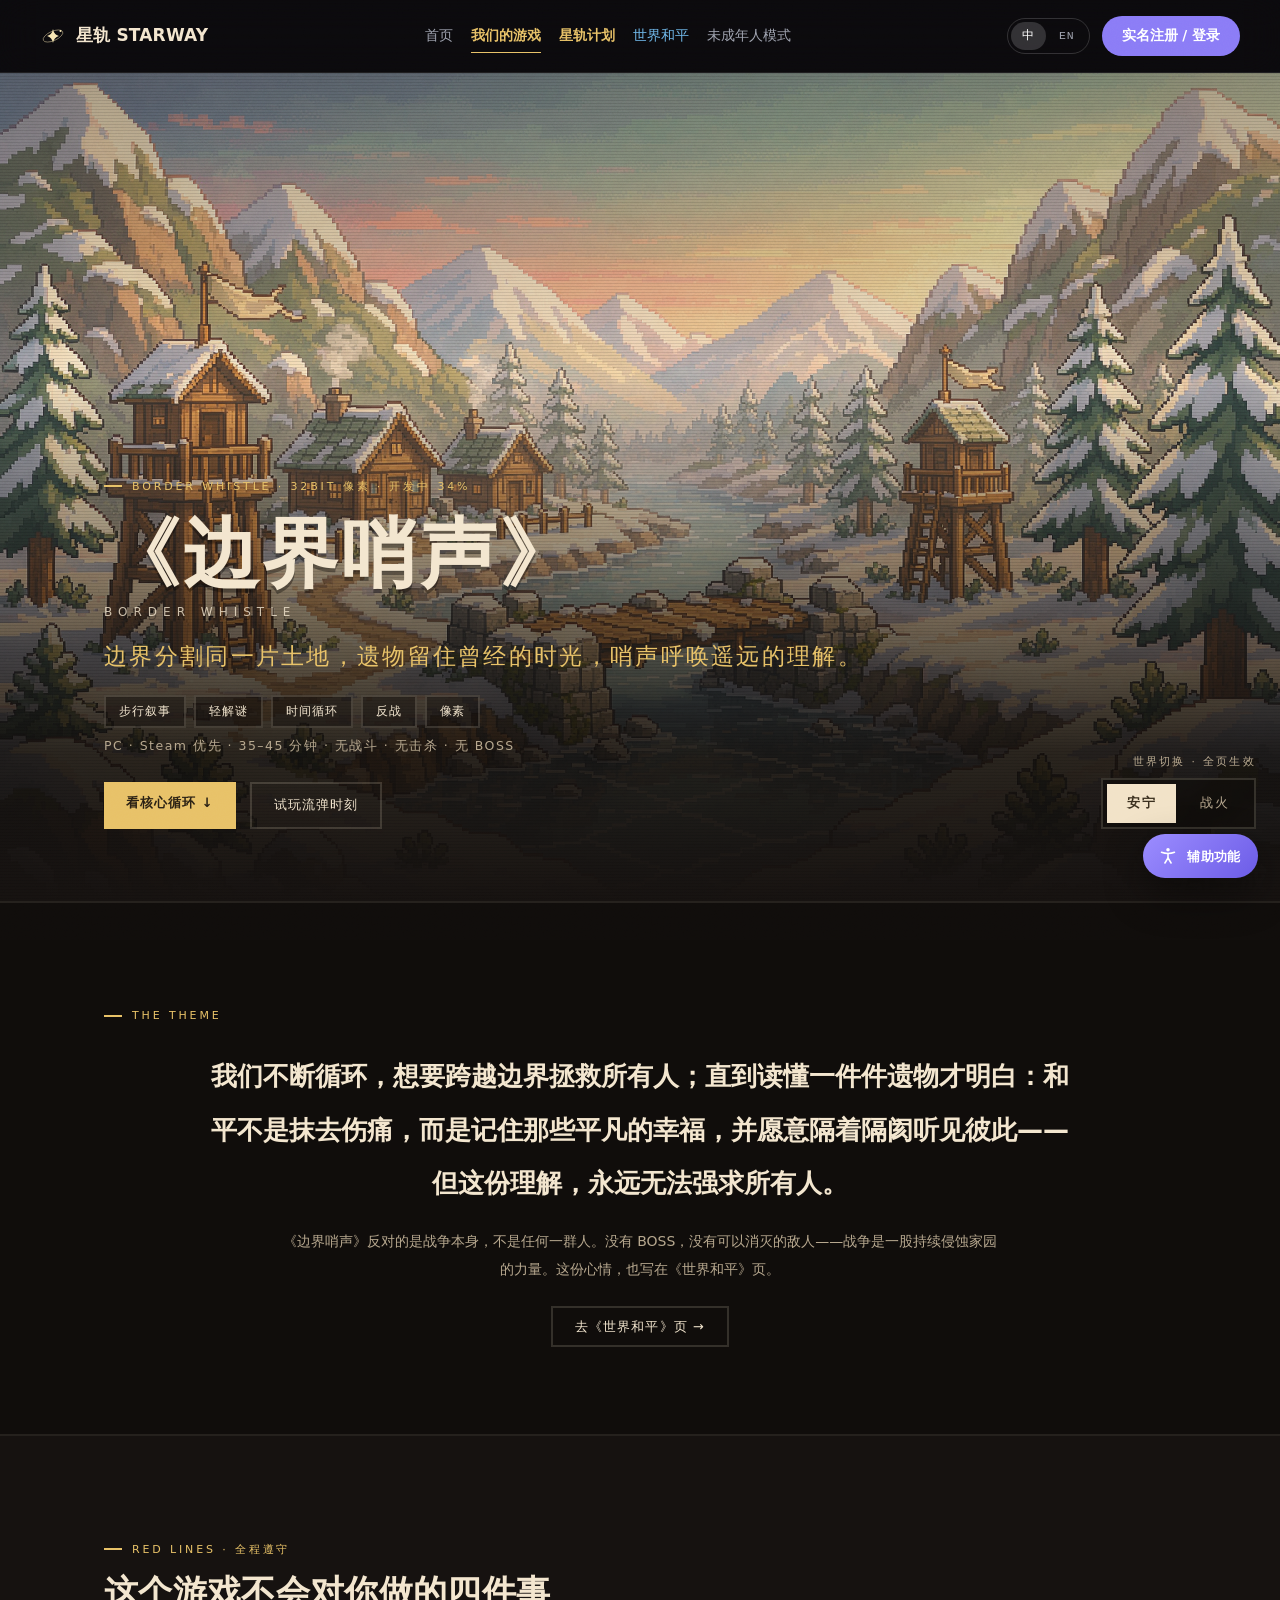
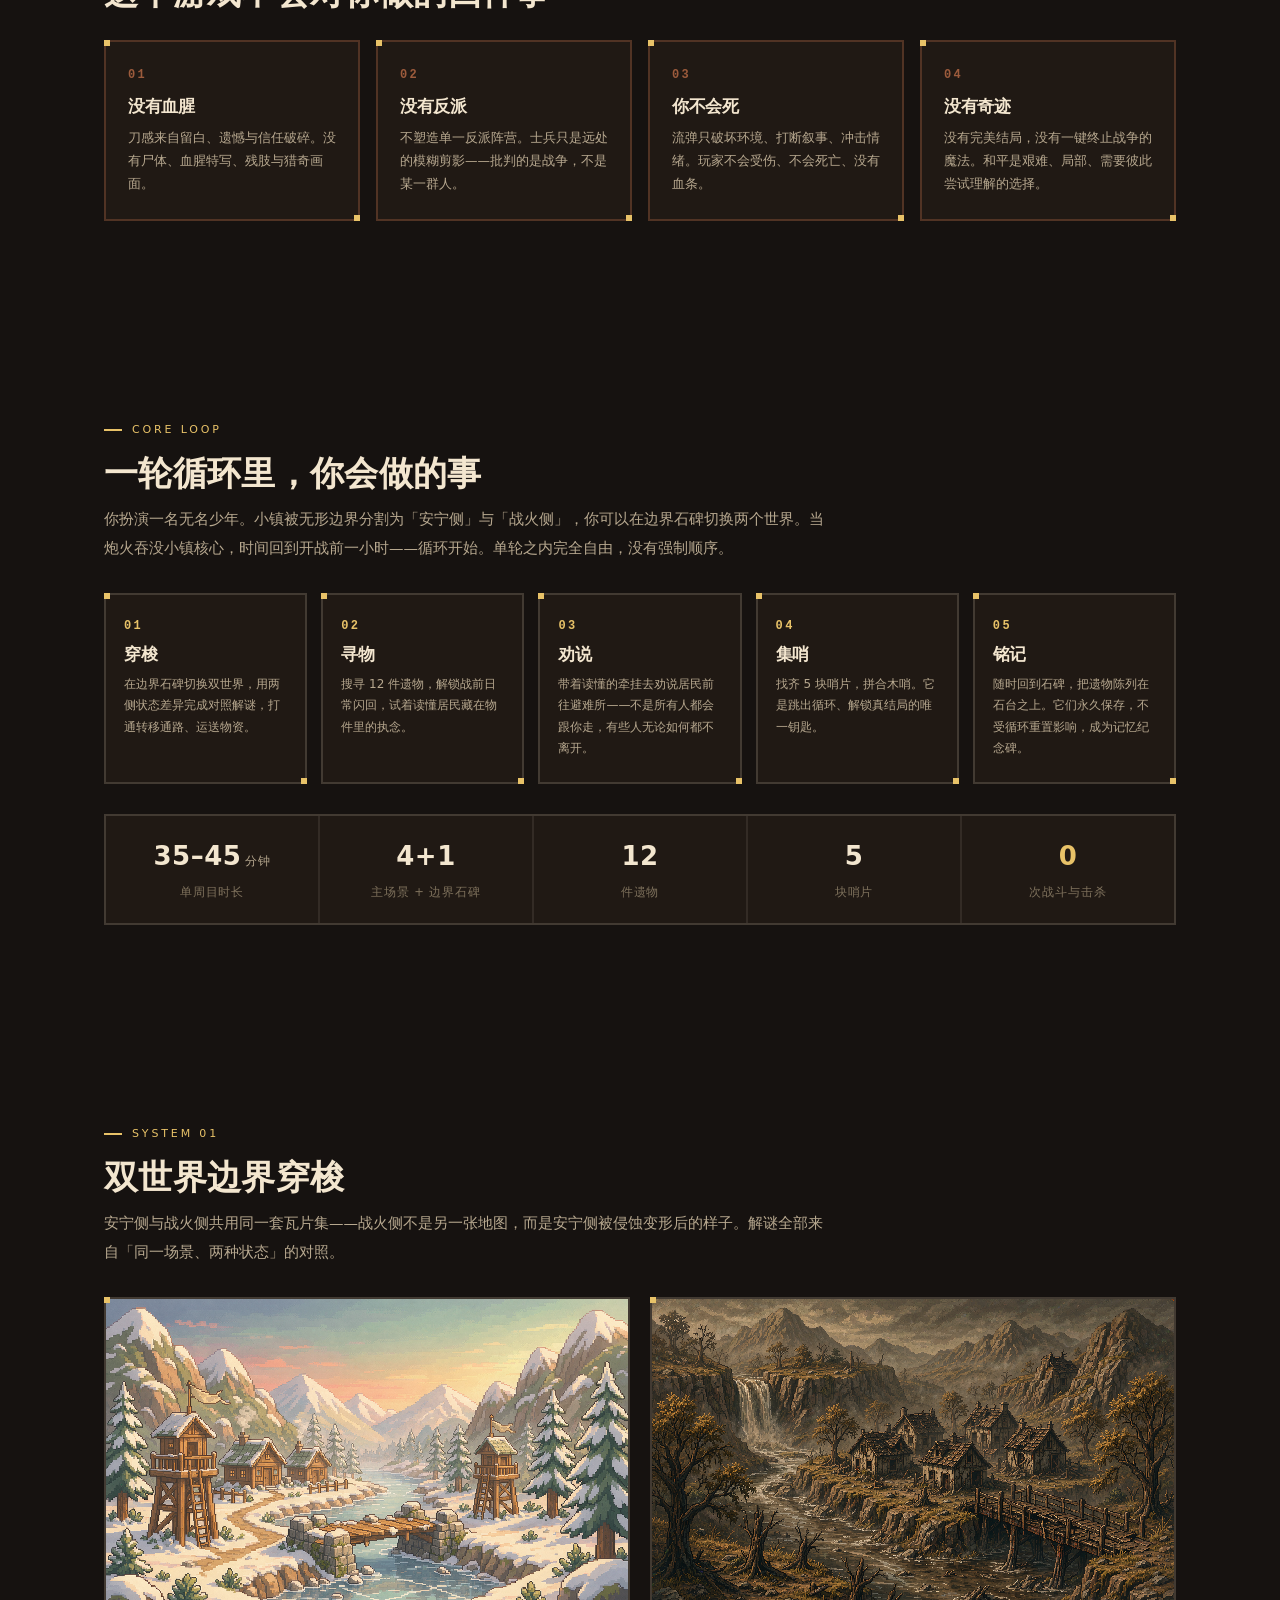
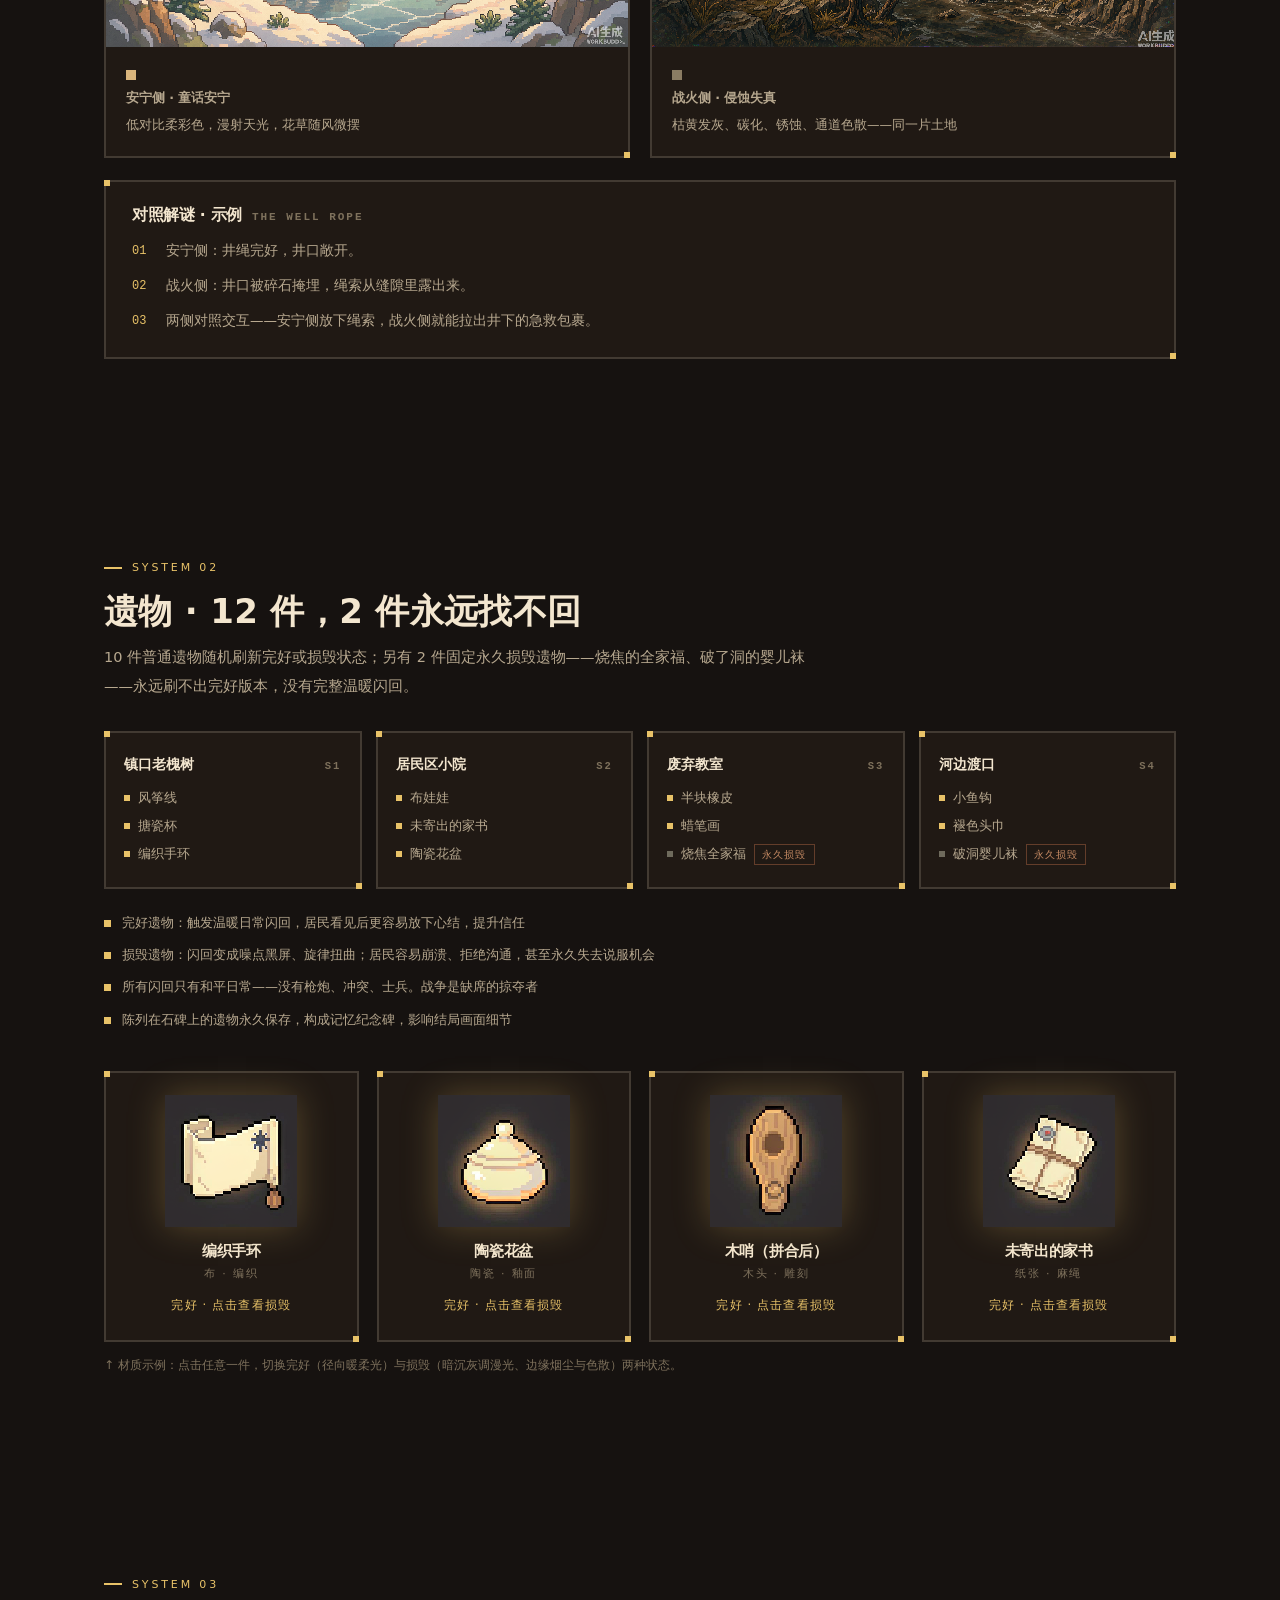
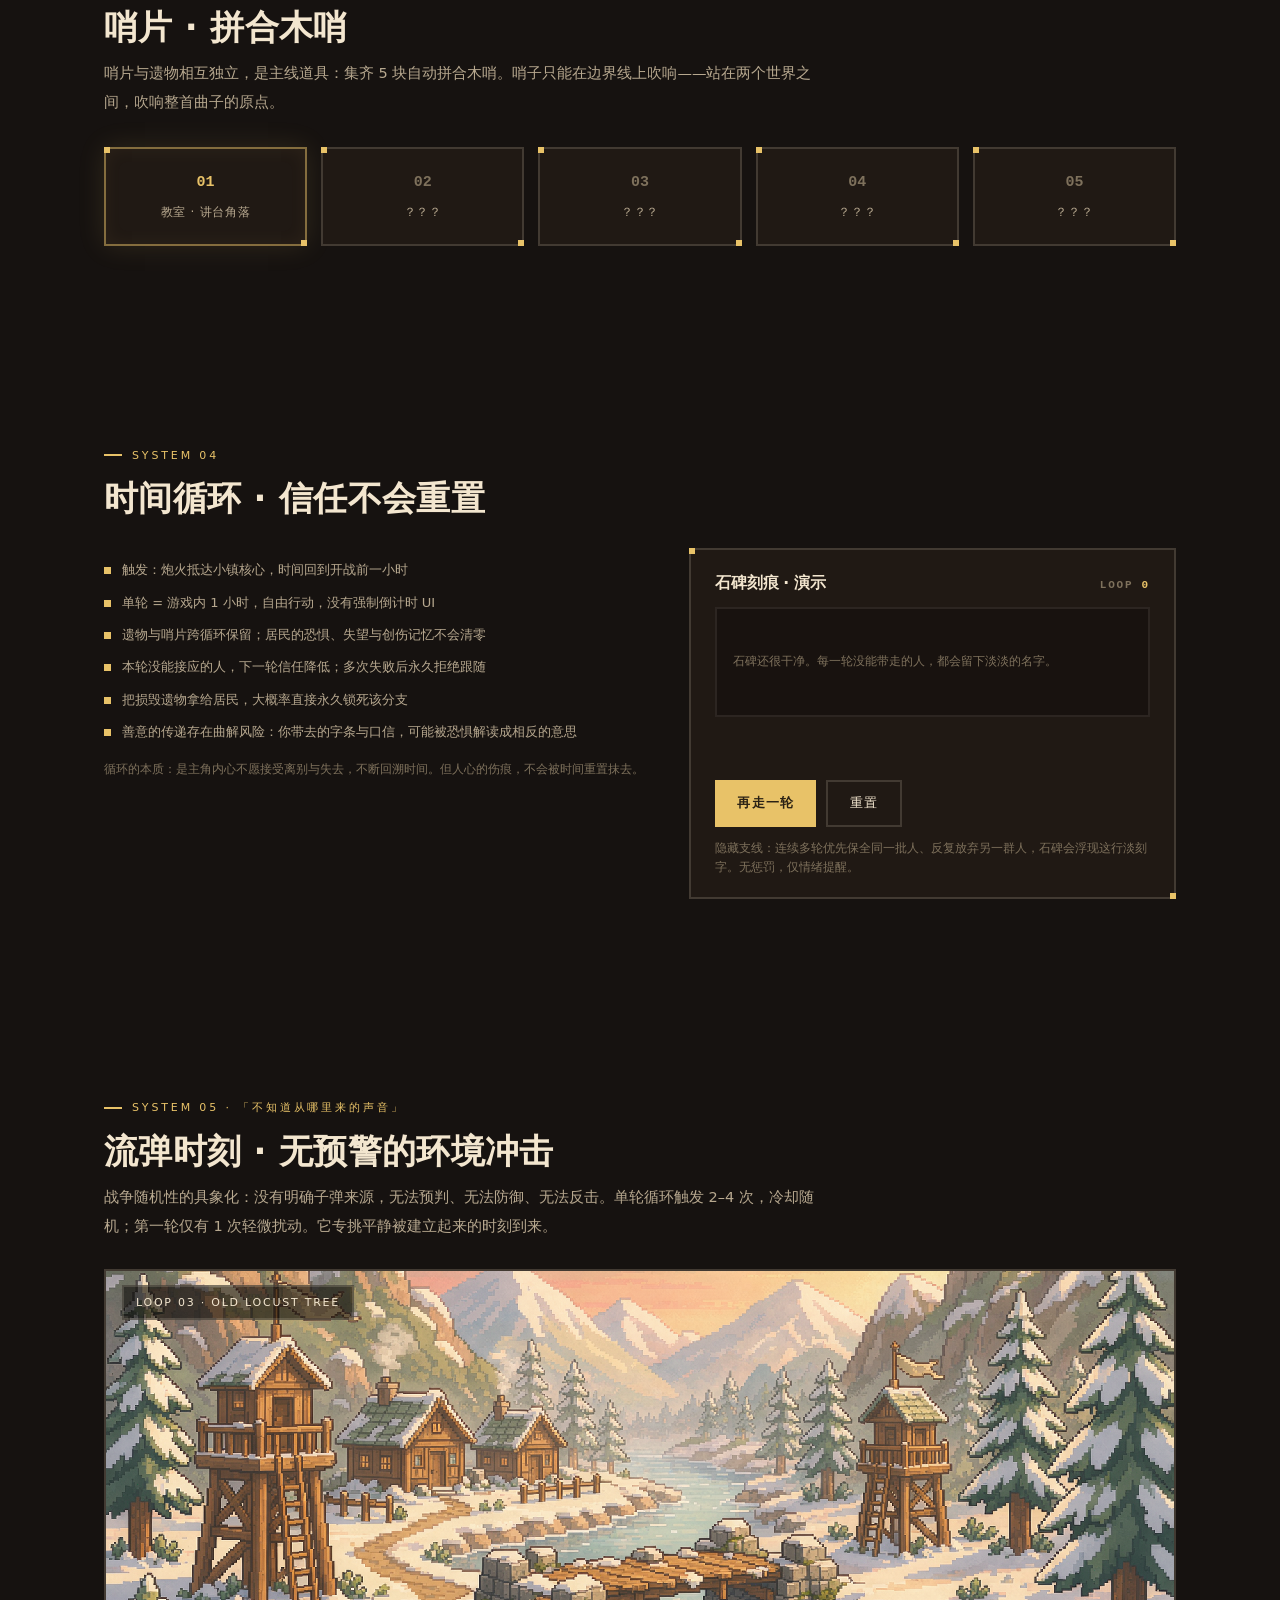
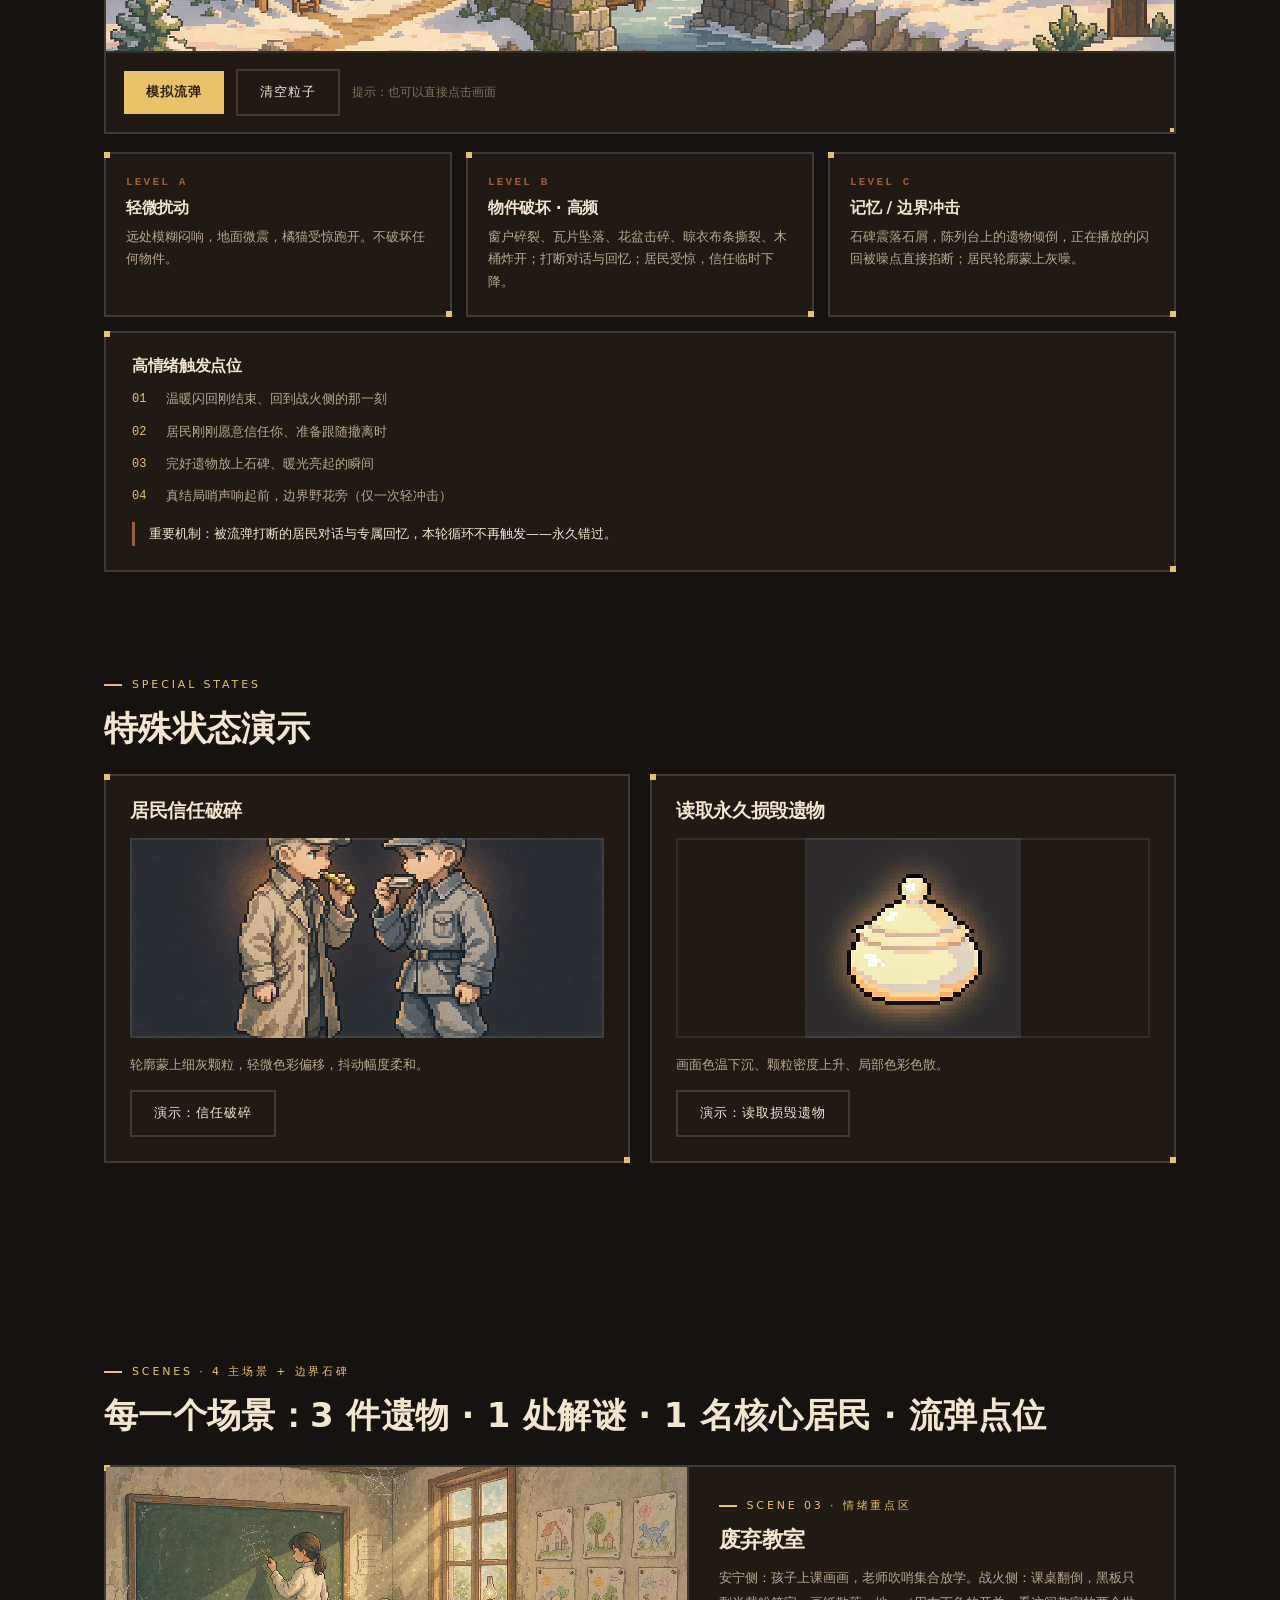
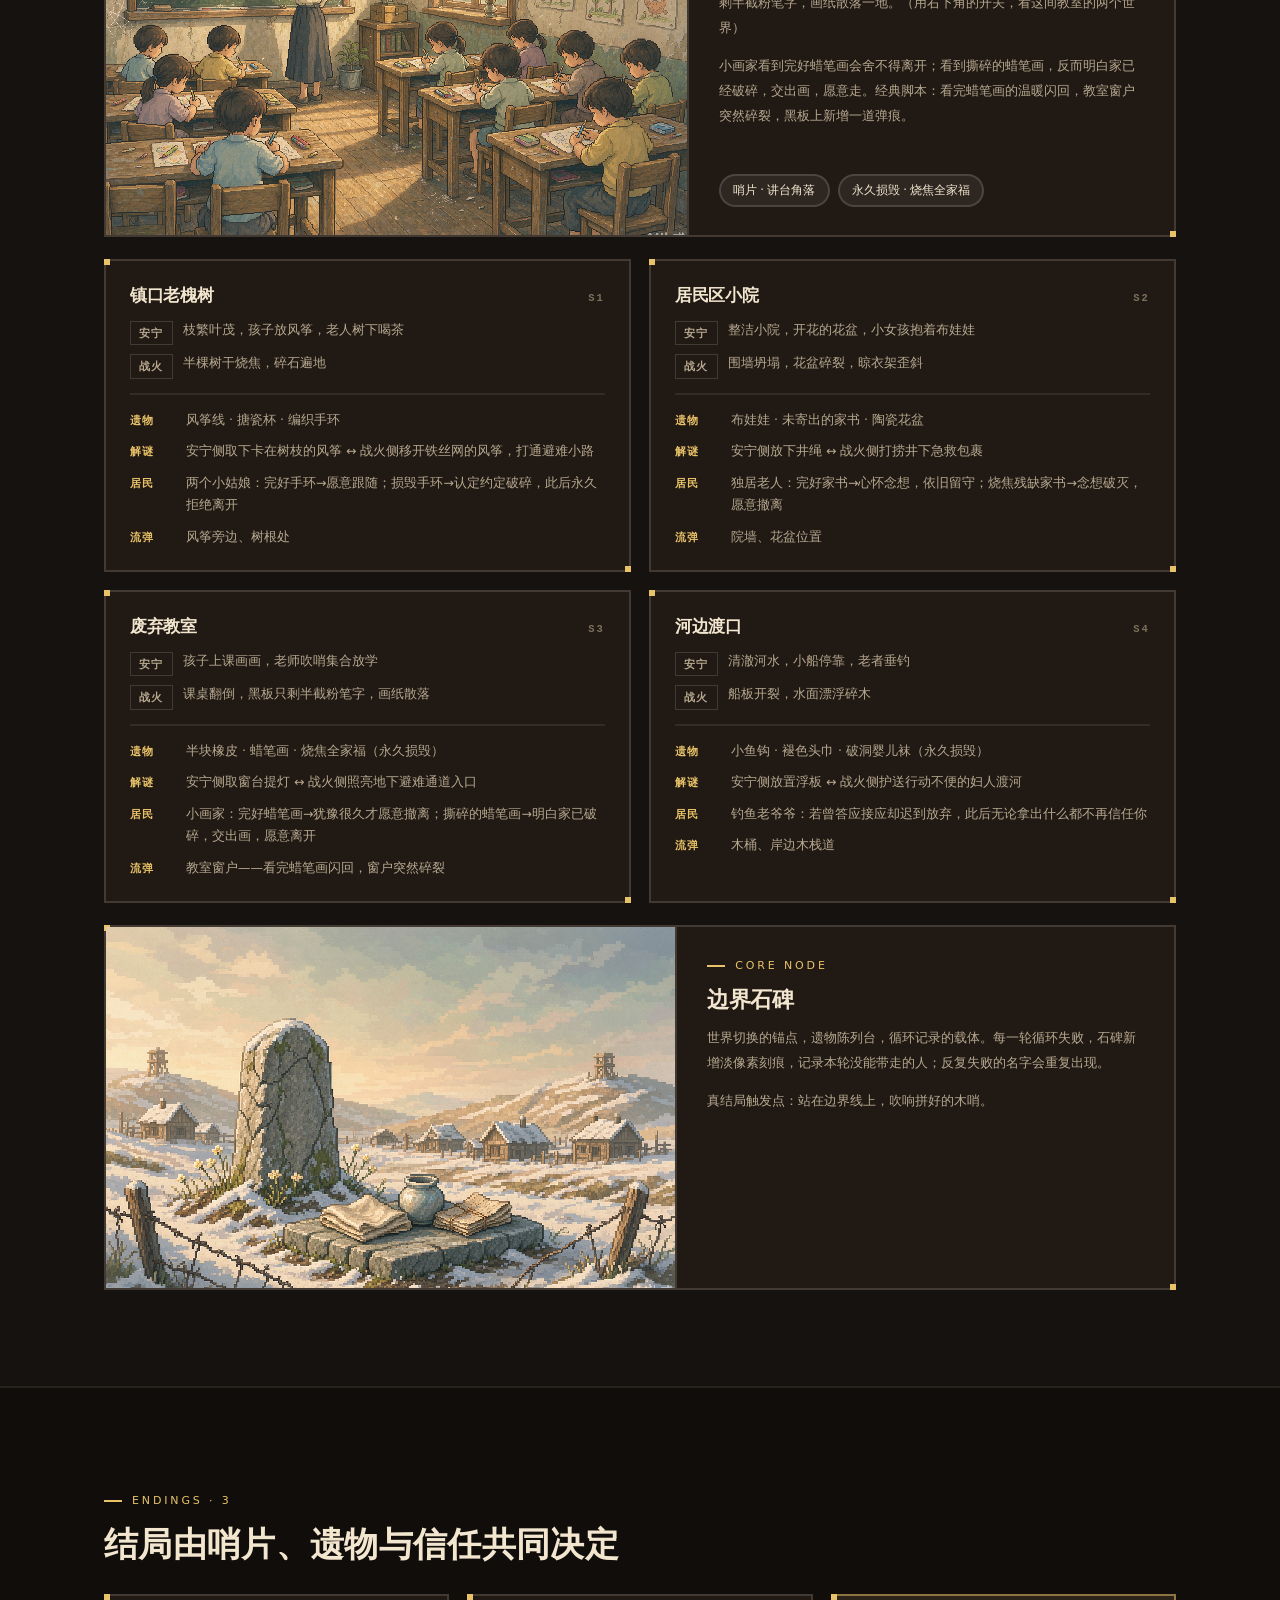
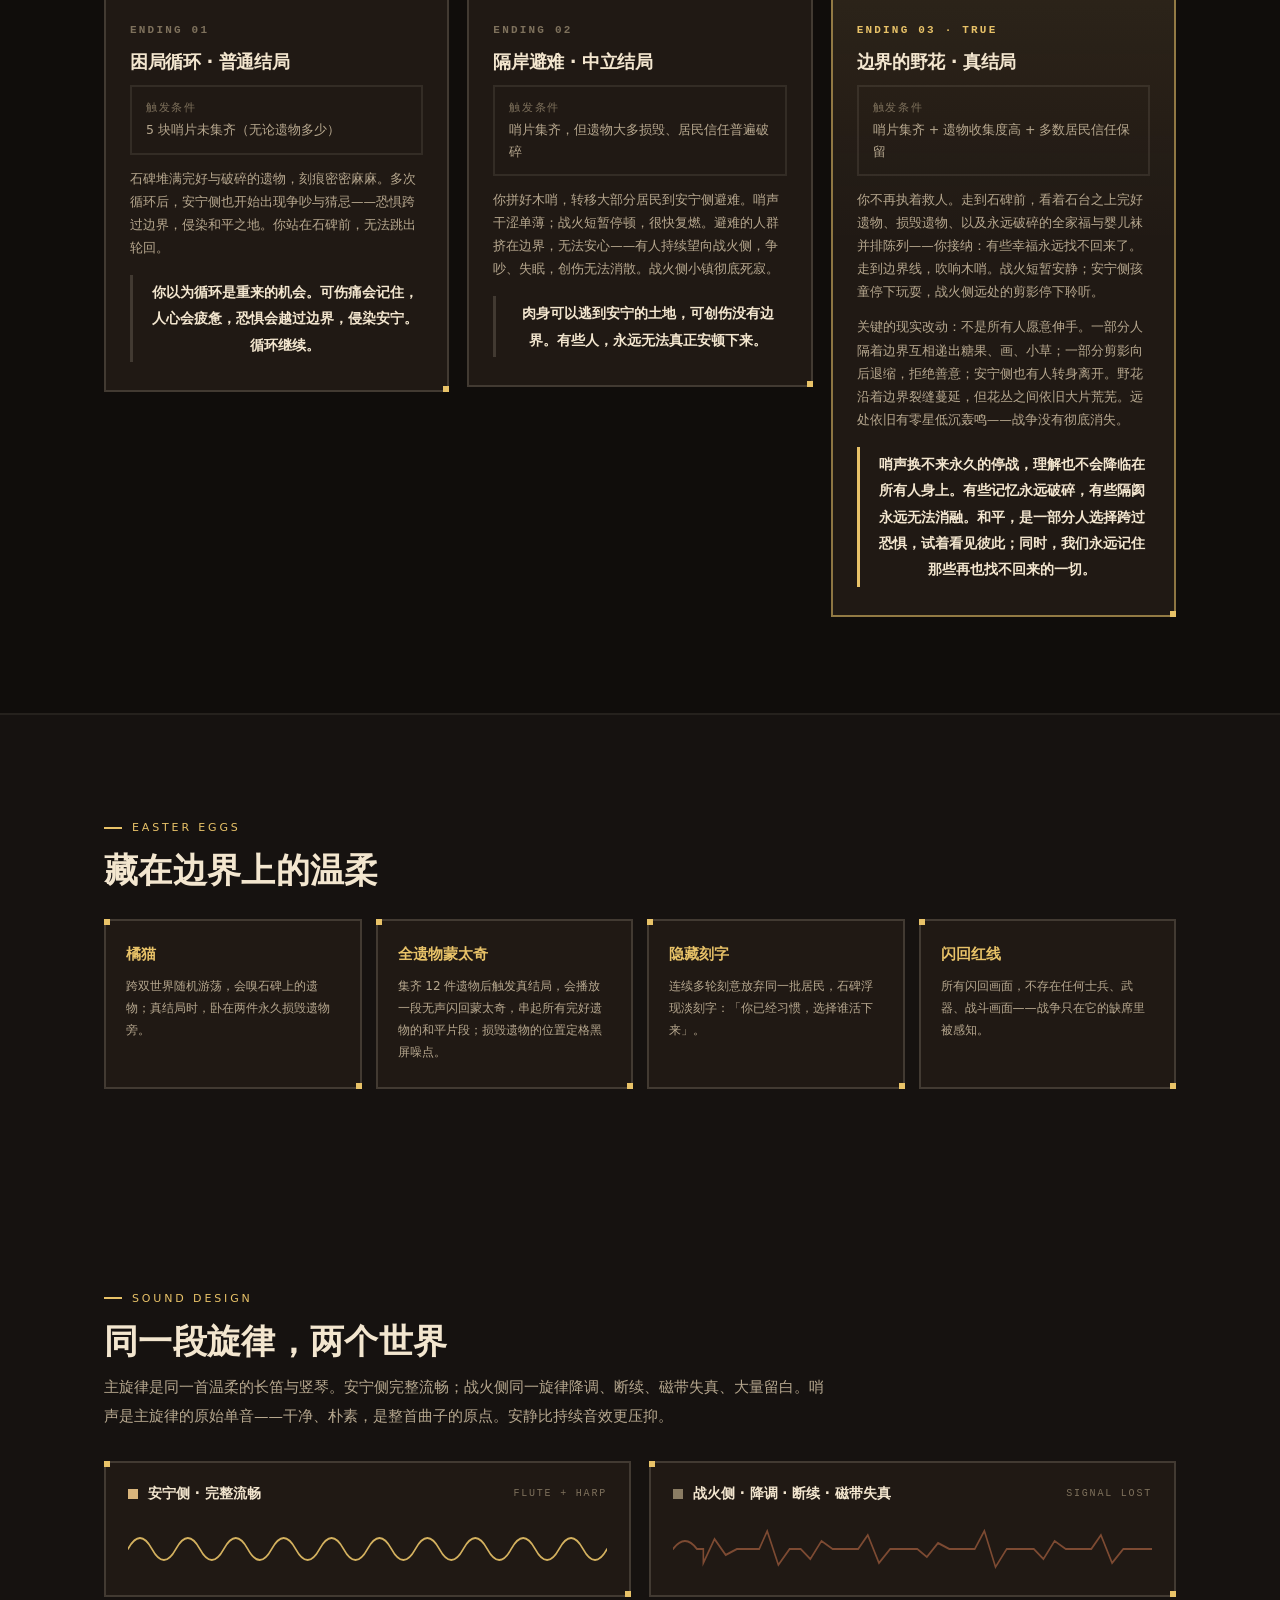
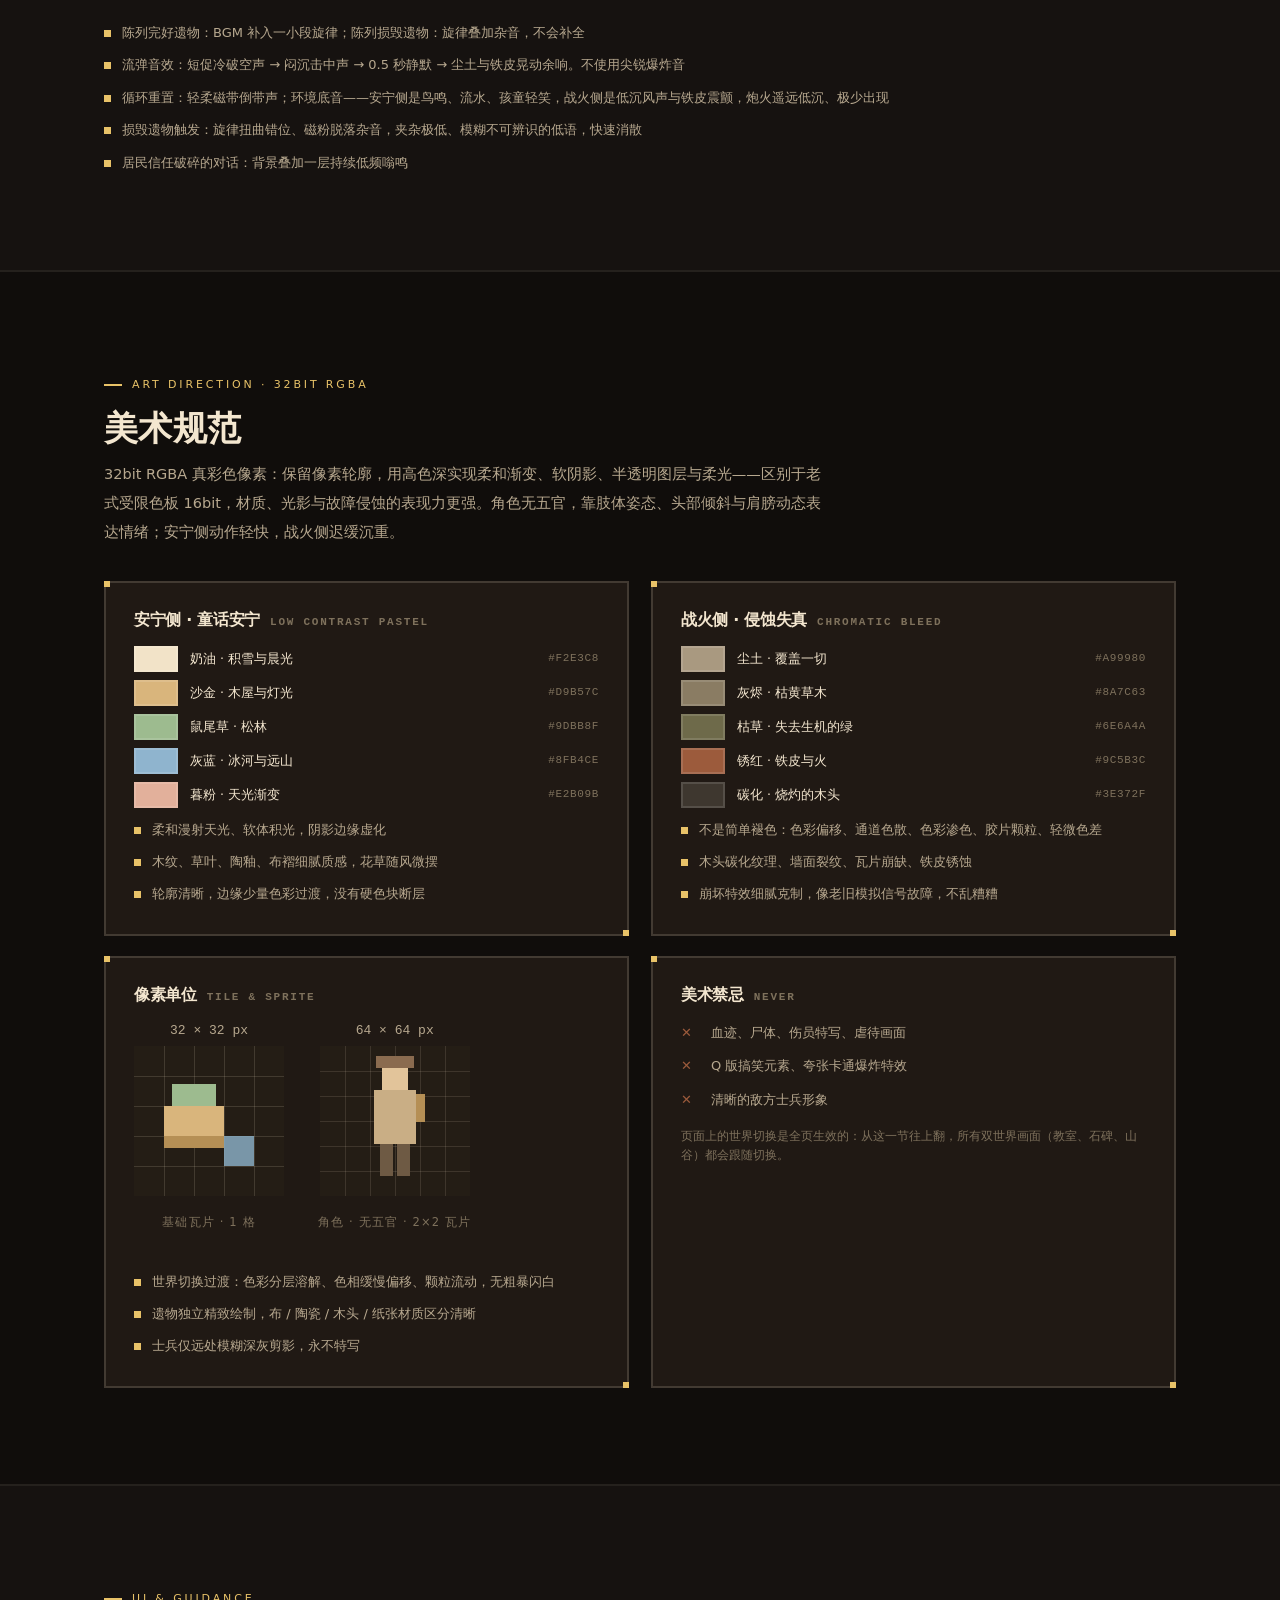
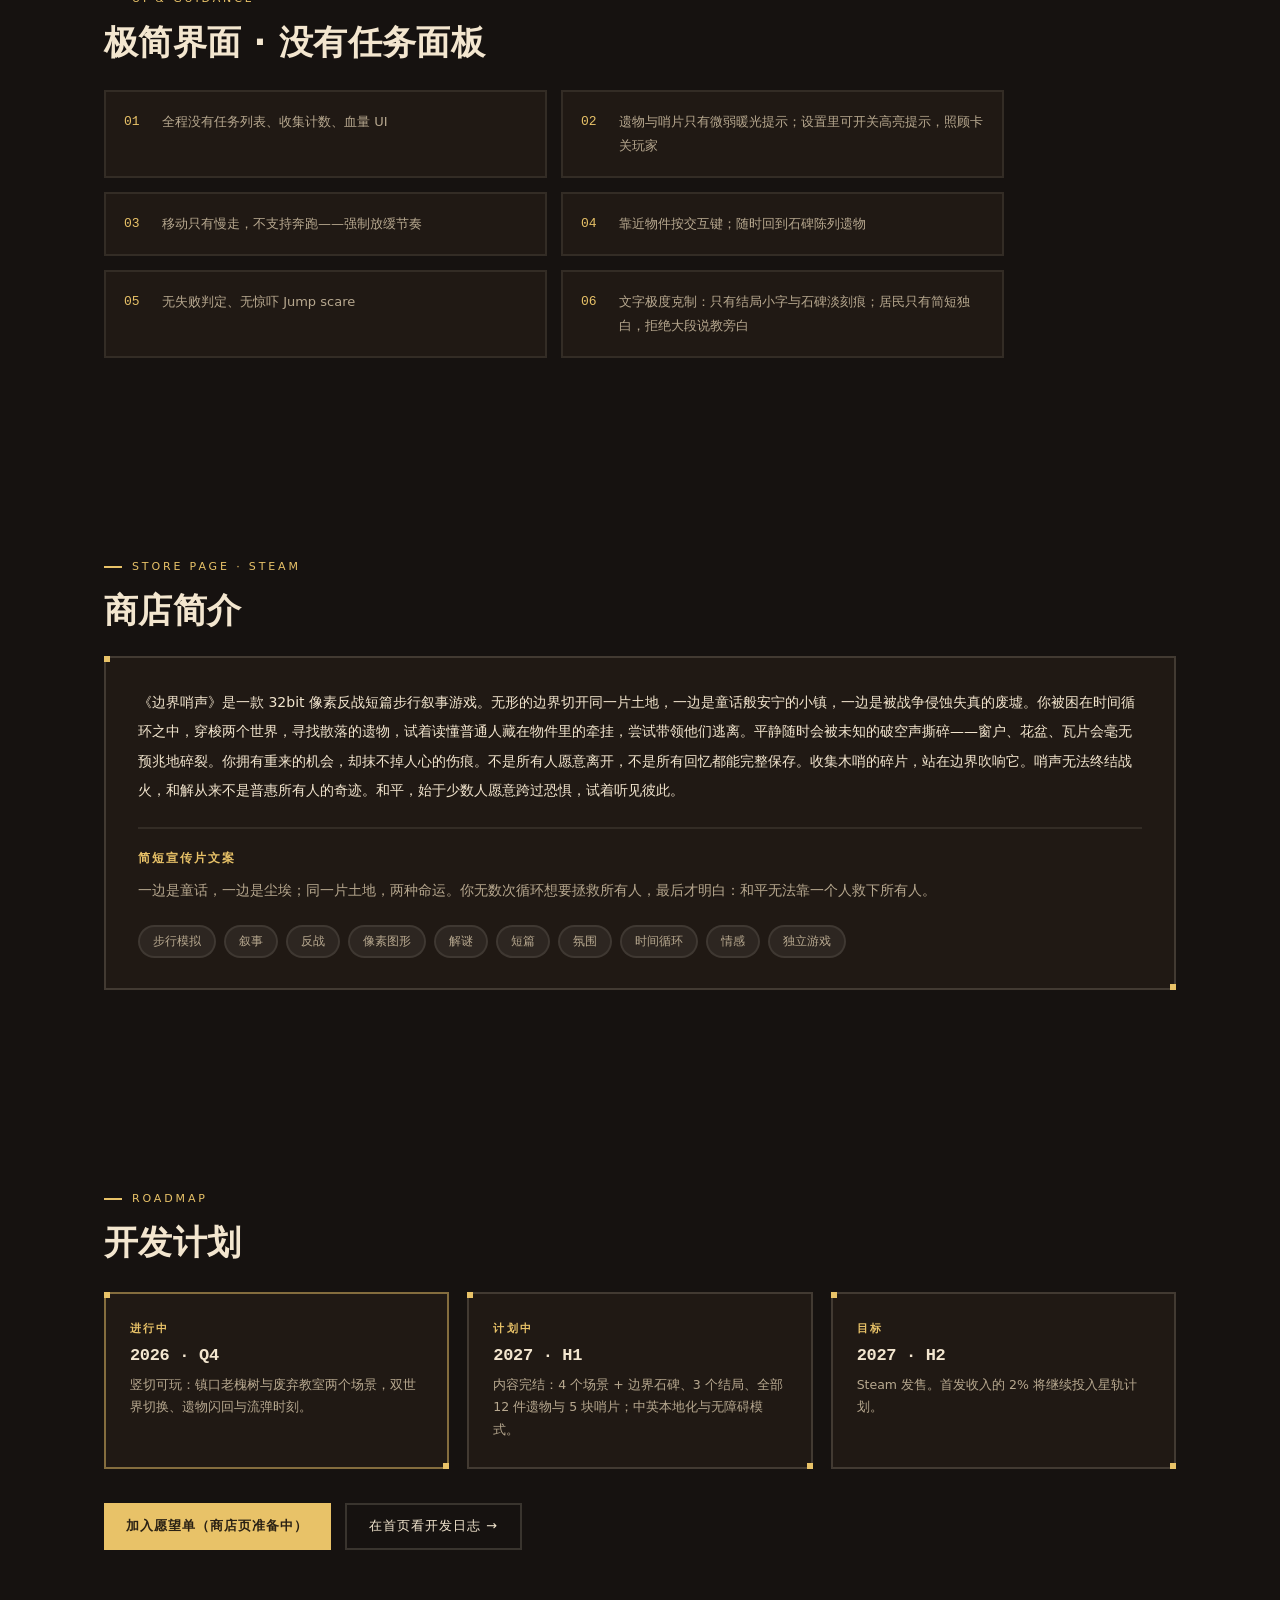
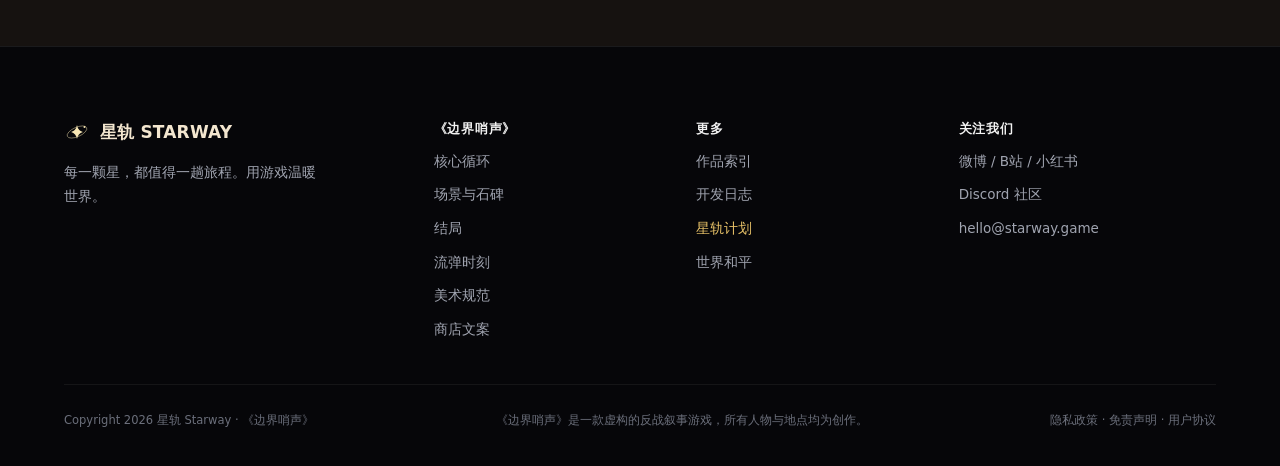
==== commit 3e45617e: "《边界哨声》详情页按 GD 定稿整页重做 - 定位改为：32bit 像素反战短篇步行叙事 + 轻解谜 + 时间循环（35–45 分钟，无战斗/击杀/BOSS） - 新增：四条红线、核心循环五步 + 数" ====
--- a/border-whistle.html
+++ b/border-whistle.html
@@ -4,7 +4,7 @@
 <meta charset="UTF-8">
 <meta name="viewport" content="width=device-width, initial-scale=1">
 <title>《边界哨声》BORDER WHISTLE · 游戏详情 · 星轨 STARWAY</title>
-<meta name="description" content="《边界哨声》：反战叙事潜行游戏。你没有枪，只有一只哨子。含美术规范展示、世界切换、遗物与流弹时刻特效演示。">
+<meta name="description" content="《边界哨声》：32bit 像素反战短篇步行叙事游戏。双世界穿梭、遗物收集、时间循环与流弹时刻。35–45 分钟，无战斗、无击杀、无 BOSS。">
 <link rel="stylesheet" href="assets/style.css">
 <link rel="stylesheet" href="assets/bw.css">
 <link rel="stylesheet" href="assets/a11y.css">
@@ -43,23 +43,25 @@
     <img class="bw-war-img" src="assets/img/bw-war.png" alt="">
   </div>
   <div class="bw-hero-inner bw-wrap">
-    <div class="bw-kicker" data-zh="BORDER WHISTLE · 开发中 34%" data-en="BORDER WHISTLE · IN DEVELOPMENT 34%">BORDER WHISTLE · 开发中 34%</div>
+    <div class="bw-kicker" data-zh="BORDER WHISTLE · 32BIT 像素 · 开发中 34%" data-en="BORDER WHISTLE · 32-BIT PIXEL · IN DEVELOPMENT 34%">BORDER WHISTLE · 32BIT 像素 · 开发中 34%</div>
     <h1 class="bw-title">《边界哨声》<small>BORDER&nbsp;WHISTLE</small></h1>
-    <p class="bw-tagline" data-zh="你没有枪。你只有一只哨子。" data-en="You carry no rifle. Only a whistle.">你没有枪。你只有一只哨子。</p>
+    <p class="bw-tagline" data-zh="边界分割同一片土地，遗物留住曾经的时光，哨声呼唤遥远的理解。"
+       data-en="A border splits one land. Relics keep what time once held. A whistle calls for understanding across the divide.">边界分割同一片土地，遗物留住曾经的时光，哨声呼唤遥远的理解。</p>
     <div class="bw-tags">
-      <span class="tag" data-zh="反战叙事" data-en="Anti-war narrative">反战叙事</span>
-      <span class="tag" data-zh="潜行" data-en="Stealth">潜行</span>
-      <span class="tag" data-zh="抉择" data-en="Choices">抉择</span>
+      <span class="tag" data-zh="步行叙事" data-en="Walking sim">步行叙事</span>
+      <span class="tag" data-zh="轻解谜" data-en="Light puzzle">轻解谜</span>
+      <span class="tag" data-zh="时间循环" data-en="Time loop">时间循环</span>
+      <span class="tag" data-zh="反战" data-en="Anti-war">反战</span>
       <span class="tag" data-zh="像素" data-en="Pixel art">像素</span>
     </div>
-    <div class="bw-meta" data-zh="PC · Steam / Epic · 预计 2027 · 32bit 像素美术" data-en="PC · Steam / Epic · Coming 2027 · 32-bit pixel art">PC · Steam / Epic · 预计 2027 · 32bit 像素美术</div>
+    <div class="bw-meta" data-zh="PC · Steam 优先 · 35–45 分钟 · 无战斗 · 无击杀 · 无 BOSS" data-en="PC · Steam first · 35–45 min · no combat · no kills · no boss">PC · Steam 优先 · 35–45 分钟 · 无战斗 · 无击杀 · 无 BOSS</div>
     <div class="bw-hero-actions">
-      <a class="bw-btn" href="#spec" data-zh="看美术规范 ↓" data-en="Art direction ↓">看美术规范 ↓</a>
-      <a class="bw-btn ghost" href="#fx" data-zh="试玩特效演示" data-en="Try the VFX demo">试玩特效演示</a>
+      <a class="bw-btn" href="#loop" data-zh="看核心循环 ↓" data-en="Core loop ↓">看核心循环 ↓</a>
+      <a class="bw-btn ghost" href="#fx" data-zh="试玩流弹时刻" data-en="Try the stray-shot demo">试玩流弹时刻</a>
     </div>
   </div>
   <div class="bw-world-switch">
-    <span class="bw-switch-label" data-zh="世界切换 · WORLD SWITCH" data-en="WORLD SWITCH">世界切换 · WORLD SWITCH</span>
+    <span class="bw-switch-label" data-zh="世界切换 · 全页生效" data-en="WORLD SWITCH · WHOLE PAGE">世界切换 · 全页生效</span>
     <div class="bw-switch" role="group" aria-label="World switch">
       <button type="button" data-world-btn="peace" class="on-peace" data-zh="安宁" data-en="Peace">安宁</button>
       <button type="button" data-world-btn="war" data-zh="战火" data-en="War">战火</button>
@@ -67,43 +69,454 @@
   </div>
 </section>
 
-<!-- ============ 反战宣言 ============ -->
+<!-- 滚动后出现的迷你世界切换 -->
+<div class="bw-fab" id="bwFab" hidden>
+  <div class="bw-switch" role="group" aria-label="World switch">
+    <button type="button" data-world-btn="peace" class="on-peace" data-zh="安宁" data-en="Peace">安宁</button>
+    <button type="button" data-world-btn="war" data-zh="战火" data-en="War">战火</button>
+  </div>
+</div>
+
+<!-- ============ 核心主题 ============ -->
 <section class="bw-statement bw-section">
   <div class="bw-wrap">
-    <div class="bw-kicker" data-zh="A STATEMENT" data-en="A STATEMENT">A STATEMENT</div>
-    <blockquote data-zh="《边界哨声》不想让你成为英雄。它想让你站上扣动扳机的位置，然后发现——你手里没有枪，只有一只哨子。而当你吹响它，山谷对面会传来一模一样的回声。"
-                data-en="Border Whistle does not want to make you a hero. It puts you where the trigger would be — and finds no rifle in your hands, only a whistle. And when you blow it, the same sound answers from across the valley.">《边界哨声》不想让你成为英雄。它想让你站上扣动扳机的位置，然后发现——你手里没有枪，只有一只哨子。而当你吹响它，山谷对面会传来一模一样的回声。</blockquote>
-    <p class="bw-note" data-zh="战争结束，从来不是因为某一边赢了。而是因为终于有两拨人，同时听见了对方的声音。这份心情，也写在《世界和平》页。"
-       data-en="Wars never end because one side wins. They end when two groups of people finally hear each other at the same time. This wish continues on our “World Peace” page.">战争结束，从来不是因为某一边赢了。而是因为终于有两拨人，同时听见了对方的声音。这份心情，也写在《世界和平》页。</p>
+    <div class="bw-kicker" data-zh="THE THEME" data-en="THE THEME">THE THEME</div>
+    <blockquote data-zh="我们不断循环，想要跨越边界拯救所有人；直到读懂一件件遗物才明白：和平不是抹去伤痛，而是记住那些平凡的幸福，并愿意隔着隔阂听见彼此——但这份理解，永远无法强求所有人。"
+                data-en="We loop again and again, trying to save everyone across the border — until, relic by relic, we finally understand: peace is not erasing the pain. It is remembering the ordinary happiness, and choosing to hear each other across the divide. And that understanding can never be forced on everyone.">我们不断循环，想要跨越边界拯救所有人；直到读懂一件件遗物才明白：和平不是抹去伤痛，而是记住那些平凡的幸福，并愿意隔着隔阂听见彼此——但这份理解，永远无法强求所有人。</blockquote>
+    <p class="bw-note" data-zh="《边界哨声》反对的是战争本身，不是任何一群人。没有 BOSS，没有可以消灭的敌人——战争是一股持续侵蚀家园的力量。这份心情，也写在《世界和平》页。"
+       data-en="Border Whistle opposes war itself, not any group of people. There is no boss and no enemy to defeat — war is a force that keeps eroding home. This wish continues on our “World Peace” page.">《边界哨声》反对的是战争本身，不是任何一群人。没有 BOSS，没有可以消灭的敌人——战争是一股持续侵蚀家园的力量。这份心情，也写在《世界和平》页。</p>
     <div style="text-align:center"><a class="bw-btn ghost" href="peace.html" data-zh="去《世界和平》页 →" data-en="Visit “World Peace” →">去《世界和平》页 →</a></div>
   </div>
 </section>
 
-<!-- ============ 核心机制 ============ -->
+<!-- ============ 四条红线 ============ -->
 <section class="bw-section">
   <div class="bw-wrap">
-    <div class="bw-kicker" data-zh="CORE MECHANICS" data-en="CORE MECHANICS">CORE MECHANICS</div>
-    <h2 class="bw-h2" data-zh="三条规则" data-en="Three rules">三条规则</h2>
-    <div class="bw-mech">
-      <article class="px-card">
-        <b class="num">01</b>
-        <h3 data-zh="只有哨子，没有枪" data-en="A whistle, never a rifle">只有哨子，没有枪</h3>
-        <p data-zh="全程无法射击，没有任何武器可以拾取。你唯一能发出的声音是一次口哨：它能叫停巡逻、提醒平民、回应对面——也仅此而已。"
-           data-en="You can never shoot. The only sound you can make is one whistle: to halt a patrol, warn a civilian, or answer the other side. Nothing more.">全程无法射击，没有任何武器可以拾取。你唯一能发出的声音是一次口哨：它能叫停巡逻、提醒平民、回应对面——也仅此而已。</p>
-      </article>
-      <article class="px-card">
-        <b class="num">02</b>
-        <h3 data-zh="每一次警告，都用自己交换" data-en="Every warning costs you">每一次警告，都用自己交换</h3>
-        <p data-zh="哨声会被听见——被你想保护的人，也被想消灭你的人。吹哨救对面的人，你的隐蔽值就会掉一格。救人与自保，永远不可能同时。"
-           data-en="The whistle is heard by the people you want to protect — and by the ones who want you gone. Warn the other side, and your cover drops one notch.">哨声会被听见——被你想保护的人，也被想消灭你的人。吹哨救对面的人，你的隐蔽值就会掉一格。救人与自保，永远不可能同时。</p>
-      </article>
-      <article class="px-card">
-        <b class="num">03</b>
-        <h3 data-zh="对面也是人" data-en="The other side is human too">对面也是人</h3>
-        <p data-zh="对面的哨兵有名字、有家书、有怕黑的小毛病，每晚八点准时吹走调的口琴。游戏没有任何「击杀」结算——它统计的是你让多少人看见了黎明。"
-           data-en="The sentry across the valley has a name, letters from home, and a fear of the dark. There is no kill counter — the game only counts how many people you let see the dawn.">对面的哨兵有名字、有家书、有怕黑的小毛病，每晚八点准时吹走调的口琴。游戏没有任何「击杀」结算——它统计的是你让多少人看见了黎明。</p>
-      </article>
-    </div>
+    <div class="bw-kicker" data-zh="RED LINES · 全程遵守" data-en="RED LINES · ALWAYS HELD">RED LINES · 全程遵守</div>
+    <h2 class="bw-h2" data-zh="这个游戏不会对你做的四件事" data-en="Four things this game will never do">这个游戏不会对你做的四件事</h2>
+    <div class="bw-redline">
+      <div class="px-card rl"><b class="num">01</b><h3 data-zh="没有血腥" data-en="No gore">没有血腥</h3><p data-zh="刀感来自留白、遗憾与信任破碎。没有尸体、血腥特写、残肢与猎奇画面。"
+         data-en="The ache comes from silence, regret and broken trust. No corpses, no gore close-ups, no mutilation, no shock imagery.">刀感来自留白、遗憾与信任破碎。没有尸体、血腥特写、残肢与猎奇画面。</p></div>
+      <div class="px-card rl"><b class="num">02</b><h3 data-zh="没有反派" data-en="No villain">没有反派</h3><p data-zh="不塑造单一反派阵营。士兵只是远处的模糊剪影——批判的是战争，不是某一群人。"
+         data-en="No villain faction. Soldiers are distant blurred silhouettes — we indict war, not people.">不塑造单一反派阵营。士兵只是远处的模糊剪影——批判的是战争，不是某一群人。</p></div>
+      <div class="px-card rl"><b class="num">03</b><h3 data-zh="你不会死" data-en="You cannot die">你不会死</h3><p data-zh="流弹只破坏环境、打断叙事、冲击情绪。玩家不会受伤、不会死亡、没有血条。"
+         data-en="Stray shots break the environment and the narrative — never you. No damage, no death, no health bar.">流弹只破坏环境、打断叙事、冲击情绪。玩家不会受伤、不会死亡、没有血条。</p></div>
+      <div class="px-card rl"><b class="num">04</b><h3 data-zh="没有奇迹" data-en="No miracle">没有奇迹</h3><p data-zh="没有完美结局，没有一键终止战争的魔法。和平是艰难、局部、需要彼此尝试理解的选择。"
+         data-en="No perfect ending, no magic button to end the war. Peace is hard, partial, and a choice to keep trying to understand.">没有完美结局，没有一键终止战争的魔法。和平是艰难、局部、需要彼此尝试理解的选择。</p></div>
+    </div>
+  </div>
+</section>
+
+<!-- ============ 核心循环 ============ -->
+<section class="bw-section" id="loop">
+  <div class="bw-wrap">
+    <div class="bw-kicker" data-zh="CORE LOOP" data-en="CORE LOOP">CORE LOOP</div>
+    <h2 class="bw-h2" data-zh="一轮循环里，你会做的事" data-en="What you do in one loop">一轮循环里，你会做的事</h2>
+    <p class="bw-lead" data-zh="你扮演一名无名少年。小镇被无形边界分割为「安宁侧」与「战火侧」，你可以在边界石碑切换两个世界。当炮火吞没小镇核心，时间回到开战前一小时——循环开始。单轮之内完全自由，没有强制顺序。"
+       data-en="You play a nameless teenager. An invisible border splits the town into a Peace side and a War side; the boundary stone lets you switch between them. When shellfire swallows the town core, time rewinds to one hour before the war — and the loop begins. Each loop is fully free, with no required order.">你扮演一名无名少年。小镇被无形边界分割为「安宁侧」与「战火侧」，你可以在边界石碑切换两个世界。当炮火吞没小镇核心，时间回到开战前一小时——循环开始。单轮之内完全自由，没有强制顺序。</p>
+    <div class="bw-steps">
+      <div class="px-card st"><b class="num">01</b><h3 data-zh="穿梭" data-en="Traverse">穿梭</h3><p data-zh="在边界石碑切换双世界，用两侧状态差异完成对照解谜，打通转移通路、运送物资。"
+         data-en="Switch worlds at the stone; solve contrast puzzles from the two states' differences to open escape routes and move supplies.">在边界石碑切换双世界，用两侧状态差异完成对照解谜，打通转移通路、运送物资。</p></div>
+      <div class="px-card st"><b class="num">02</b><h3 data-zh="寻物" data-en="Search">寻物</h3><p data-zh="搜寻 12 件遗物，解锁战前日常闪回，试着读懂居民藏在物件里的执念。"
+         data-en="Find 12 relics, unlock flashbacks of ordinary days before the war, and read the attachments townsfolk hide in objects.">搜寻 12 件遗物，解锁战前日常闪回，试着读懂居民藏在物件里的执念。</p></div>
+      <div class="px-card st"><b class="num">03</b><h3 data-zh="劝说" data-en="Persuade">劝说</h3><p data-zh="带着读懂的牵挂去劝说居民前往避难所——不是所有人都会跟你走，有些人无论如何都不离开。"
+         data-en="Use what you've understood to persuade residents toward the shelter — not everyone will come; some will never leave.">带着读懂的牵挂去劝说居民前往避难所——不是所有人都会跟你走，有些人无论如何都不离开。</p></div>
+      <div class="px-card st"><b class="num">04</b><h3 data-zh="集哨" data-en="Assemble">集哨</h3><p data-zh="找齐 5 块哨片，拼合木哨。它是跳出循环、解锁真结局的唯一钥匙。"
+         data-en="Collect 5 whistle fragments and assemble the wooden whistle — the only key out of the loop, and to the true ending.">找齐 5 块哨片，拼合木哨。它是跳出循环、解锁真结局的唯一钥匙。</p></div>
+      <div class="px-card st"><b class="num">05</b><h3 data-zh="铭记" data-en="Remember">铭记</h3><p data-zh="随时回到石碑，把遗物陈列在石台之上。它们永久保存，不受循环重置影响，成为记忆纪念碑。"
+         data-en="Return to the stone any time and lay relics on its slab. They persist across loops — a monument of memory.">随时回到石碑，把遗物陈列在石台之上。它们永久保存，不受循环重置影响，成为记忆纪念碑。</p></div>
+    </div>
+    <div class="bw-strip">
+      <div class="cell"><b>35–45<small data-zh="分钟" data-en="min">分钟</small></b><span data-zh="单周目时长" data-en="One playthrough">单周目时长</span></div>
+      <div class="cell"><b>4+1</b><span data-zh="主场景 + 边界石碑" data-en="Scenes + boundary stone">主场景 + 边界石碑</span></div>
+      <div class="cell"><b>12</b><span data-zh="件遗物" data-en="Relics">件遗物</span></div>
+      <div class="cell"><b>5</b><span data-zh="块哨片" data-en="Whistle fragments">块哨片</span></div>
+      <div class="cell"><b class="gold">0</b><span data-zh="次战斗与击杀" data-en="Combats & kills">次战斗与击杀</span></div>
+    </div>
+  </div>
+</section>
+
+<!-- ============ 系统 1 · 双世界穿梭 ============ -->
+<section class="bw-section" id="worlds">
+  <div class="bw-wrap">
+    <div class="bw-kicker" data-zh="SYSTEM 01" data-en="SYSTEM 01">SYSTEM 01</div>
+    <h2 class="bw-h2" data-zh="双世界边界穿梭" data-en="Crossing the two worlds">双世界边界穿梭</h2>
+    <p class="bw-lead" data-zh="安宁侧与战火侧共用同一套瓦片集——战火侧不是另一张地图，而是安宁侧被侵蚀变形后的样子。解谜全部来自「同一场景、两种状态」的对照。"
+       data-en="Both sides share one tileset — the War side is not another map, it is the Peace side eroded. Every puzzle comes from comparing one place in two states.">安宁侧与战火侧共用同一套瓦片集——战火侧不是另一张地图，而是安宁侧被侵蚀变形后的样子。解谜全部来自「同一场景、两种状态」的对照。</p>
+    <div class="bw-worlds" style="margin-top:30px">
+      <div class="px-card bw-world-card peace">
+        <img src="assets/img/bw-peace.png" alt="安宁侧场景" loading="lazy">
+        <div class="cap"><b><span class="tone"></span><span data-zh="安宁侧 · 童话安宁" data-en="Peace side · storybook calm">安宁侧 · 童话安宁</span></b><span data-zh="低对比柔彩色，漫射天光，花草随风微摆" data-en="Low-contrast pastels, diffuse light, plants swaying gently">低对比柔彩色，漫射天光，花草随风微摆</span></div>
+      </div>
+      <div class="px-card bw-world-card warc">
+        <img src="assets/img/bw-war.png" alt="战火侧场景" loading="lazy">
+        <div class="cap"><b><span class="tone"></span><span data-zh="战火侧 · 侵蚀失真" data-en="War side · erosion">战火侧 · 侵蚀失真</span></b><span data-zh="枯黄发灰、碳化、锈蚀、通道色散——同一片土地" data-en="Withered grey, char, rust, chromatic bleed — the same land">枯黄发灰、碳化、锈蚀、通道色散——同一片土地</span></div>
+      </div>
+    </div>
+    <div class="px-card bw-puzzle">
+      <h3><span data-zh="对照解谜 · 示例" data-en="Contrast puzzle · example">对照解谜 · 示例</span><span class="bw-mono">THE WELL ROPE</span></h3>
+      <ol>
+        <li><span data-zh="安宁侧：井绳完好，井口敞开。" data-en="Peace side: the well rope is intact, the mouth open.">安宁侧：井绳完好，井口敞开。</span></li>
+        <li><span data-zh="战火侧：井口被碎石掩埋，绳索从缝隙里露出来。" data-en="War side: the mouth is buried in rubble, the rope poking through a gap.">战火侧：井口被碎石掩埋，绳索从缝隙里露出来。</span></li>
+        <li><span data-zh="两侧对照交互——安宁侧放下绳索，战火侧就能拉出井下的急救包裹。" data-en="Interact across states — drop the rope on the Peace side, and pull the first-aid kit out of the well on the War side.">两侧对照交互——安宁侧放下绳索，战火侧就能拉出井下的急救包裹。</span></li>
+      </ol>
+    </div>
+  </div>
+</section>
+
+<!-- ============ 系统 2 · 遗物 ============ -->
+<section class="bw-section" id="relics">
+  <div class="bw-wrap">
+    <div class="bw-kicker" data-zh="SYSTEM 02" data-en="SYSTEM 02">SYSTEM 02</div>
+    <h2 class="bw-h2" data-zh="遗物 · 12 件，2 件永远找不回" data-en="Relics · 12 items, 2 lost forever">遗物 · 12 件，2 件永远找不回</h2>
+    <p class="bw-lead" data-zh="10 件普通遗物随机刷新完好或损毁状态；另有 2 件固定永久损毁遗物——烧焦的全家福、破了洞的婴儿袜——永远刷不出完好版本，没有完整温暖闪回。"
+       data-en="10 ordinary relics spawn randomly intact or damaged. Two fixed relics — a scorched family photo and a torn baby sock — are permanently ruined, with no intact version and no warm flashback.">10 件普通遗物随机刷新完好或损毁状态；另有 2 件固定永久损毁遗物——烧焦的全家福、破了洞的婴儿袜——永远刷不出完好版本，没有完整温暖闪回。</p>
+    <div class="bw-relicmap">
+      <div class="px-card rm-col">
+        <h4><span data-zh="镇口老槐树" data-en="Old locust tree">镇口老槐树</span><span class="bw-mono">S1</span></h4>
+        <ul>
+          <li><span data-zh="风筝线" data-en="Kite string">风筝线</span></li>
+          <li><span data-zh="搪瓷杯" data-en="Enamel cup">搪瓷杯</span></li>
+          <li><span data-zh="编织手环" data-en="Woven bracelet">编织手环</span></li>
+        </ul>
+      </div>
+      <div class="px-card rm-col">
+        <h4><span data-zh="居民区小院" data-en="Family courtyard">居民区小院</span><span class="bw-mono">S2</span></h4>
+        <ul>
+          <li><span data-zh="布娃娃" data-en="Cloth doll">布娃娃</span></li>
+          <li><span data-zh="未寄出的家书" data-en="Unsent letter">未寄出的家书</span></li>
+          <li><span data-zh="陶瓷花盆" data-en="Ceramic flowerpot">陶瓷花盆</span></li>
+        </ul>
+      </div>
+      <div class="px-card rm-col">
+        <h4><span data-zh="废弃教室" data-en="Abandoned classroom">废弃教室</span><span class="bw-mono">S3</span></h4>
+        <ul>
+          <li><span data-zh="半块橡皮" data-en="Half an eraser">半块橡皮</span></li>
+          <li><span data-zh="蜡笔画" data-en="Crayon drawing">蜡笔画</span></li>
+          <li class="perm"><span data-zh="烧焦全家福" data-en="Scorched family photo">烧焦全家福</span><em class="perm-tag" data-zh="永久损毁" data-en="PERMANENTLY LOST">永久损毁</em></li>
+        </ul>
+      </div>
+      <div class="px-card rm-col">
+        <h4><span data-zh="河边渡口" data-en="River ferry">河边渡口</span><span class="bw-mono">S4</span></h4>
+        <ul>
+          <li><span data-zh="小鱼钩" data-en="Little fish hook">小鱼钩</span></li>
+          <li><span data-zh="褪色头巾" data-en="Faded headscarf">褪色头巾</span></li>
+          <li class="perm"><span data-zh="破洞婴儿袜" data-en="Torn baby sock">破洞婴儿袜</span><em class="perm-tag" data-zh="永久损毁" data-en="PERMANENTLY LOST">永久损毁</em></li>
+        </ul>
+      </div>
+    </div>
+    <ul class="spec-notes" style="margin-top:22px;max-width:760px">
+      <li data-zh="完好遗物：触发温暖日常闪回，居民看见后更容易放下心结，提升信任" data-en="Intact: warm everyday flashback; residents soften and trust grows">完好遗物：触发温暖日常闪回，居民看见后更容易放下心结，提升信任</li>
+      <li data-zh="损毁遗物：闪回变成噪点黑屏、旋律扭曲；居民容易崩溃、拒绝沟通，甚至永久失去说服机会" data-en="Damaged: flashback turns to static black; residents may break down and the branch may lock forever">损毁遗物：闪回变成噪点黑屏、旋律扭曲；居民容易崩溃、拒绝沟通，甚至永久失去说服机会</li>
+      <li data-zh="所有闪回只有和平日常——没有枪炮、冲突、士兵。战争是缺席的掠夺者" data-en="All flashbacks are peaceful everyday scenes — no guns, no conflict, no soldiers. War is the absent plunderer">所有闪回只有和平日常——没有枪炮、冲突、士兵。战争是缺席的掠夺者</li>
+      <li data-zh="陈列在石碑上的遗物永久保存，构成记忆纪念碑，影响结局画面细节" data-en="Relics laid on the stone persist forever, forming a memory monument that shapes the ending screen">陈列在石碑上的遗物永久保存，构成记忆纪念碑，影响结局画面细节</li>
+    </ul>
+    <div class="bw-relics" style="margin-top:40px">
+      <div class="px-card bw-relic" role="button" tabindex="0">
+        <figure><img src="assets/img/relic-banner.png" alt="布料遗物" loading="lazy"></figure>
+        <h3 data-zh="编织手环" data-en="Woven bracelet">编织手环</h3>
+        <span class="mat" data-zh="布 · 编织" data-en="CLOTH · WOVEN">布 · 编织</span>
+        <span class="st" data-zh="完好 · 点击查看损毁" data-en="Intact · click to damage">完好 · 点击查看损毁</span>
+      </div>
+      <div class="px-card bw-relic" role="button" tabindex="0">
+        <figure><img src="assets/img/relic-jar.png" alt="陶瓷遗物" loading="lazy"></figure>
+        <h3 data-zh="陶瓷花盆" data-en="Ceramic flowerpot">陶瓷花盆</h3>
+        <span class="mat" data-zh="陶瓷 · 釉面" data-en="CERAMIC · GLAZED">陶瓷 · 釉面</span>
+        <span class="st" data-zh="完好 · 点击查看损毁" data-en="Intact · click to damage">完好 · 点击查看损毁</span>
+      </div>
+      <div class="px-card bw-relic" role="button" tabindex="0">
+        <figure><img src="assets/img/relic-whistle.png" alt="木头遗物" loading="lazy"></figure>
+        <h3 data-zh="木哨（拼合后）" data-en="Wooden whistle (assembled)">木哨（拼合后）</h3>
+        <span class="mat" data-zh="木头 · 雕刻" data-en="WOOD · CARVED">木头 · 雕刻</span>
+        <span class="st" data-zh="完好 · 点击查看损毁" data-en="Intact · click to damage">完好 · 点击查看损毁</span>
+      </div>
+      <div class="px-card bw-relic" role="button" tabindex="0">
+        <figure><img src="assets/img/relic-letters.png" alt="纸张遗物" loading="lazy"></figure>
+        <h3 data-zh="未寄出的家书" data-en="Unsent letter">未寄出的家书</h3>
+        <span class="mat" data-zh="纸张 · 麻绳" data-en="PAPER · TWINE">纸张 · 麻绳</span>
+        <span class="st" data-zh="完好 · 点击查看损毁" data-en="Intact · click to damage">完好 · 点击查看损毁</span>
+      </div>
+    </div>
+    <p class="bw-fx-hint" style="margin-top:14px" data-zh="↑ 材质示例：点击任意一件，切换完好（径向暖柔光）与损毁（暗沉灰调漫光、边缘烟尘与色散）两种状态。"
+       data-en="↑ Material samples: click any relic to toggle intact (warm radial glow) and damaged (dull grey haze, ash and dispersion).">↑ 材质示例：点击任意一件，切换完好（径向暖柔光）与损毁（暗沉灰调漫光、边缘烟尘与色散）两种状态。</p>
+  </div>
+</section>
+
+<!-- ============ 系统 3 · 哨片 ============ -->
+<section class="bw-section" id="pieces">
+  <div class="bw-wrap">
+    <div class="bw-kicker" data-zh="SYSTEM 03" data-en="SYSTEM 03">SYSTEM 03</div>
+    <h2 class="bw-h2" data-zh="哨片 · 拼合木哨" data-en="Whistle fragments · assemble the whistle">哨片 · 拼合木哨</h2>
+    <p class="bw-lead" data-zh="哨片与遗物相互独立，是主线道具：集齐 5 块自动拼合木哨。哨子只能在边界线上吹响——站在两个世界之间，吹响整首曲子的原点。"
+       data-en="Whistle fragments are separate from relics — they are the main-line items. Collect all 5 and the wooden whistle assembles itself. It can only be sounded on the boundary line — standing between the two worlds, playing the first note of the whole melody.">哨片与遗物相互独立，是主线道具：集齐 5 块自动拼合木哨。哨子只能在边界线上吹响——站在两个世界之间，吹响整首曲子的原点。</p>
+    <div class="bw-pieces">
+      <div class="px-card piece got"><b>01</b><span data-zh="教室 · 讲台角落" data-en="Classroom · podium corner">教室 · 讲台角落</span></div>
+      <div class="px-card piece"><b>02</b><span>？？？</span></div>
+      <div class="px-card piece"><b>03</b><span>？？？</span></div>
+      <div class="px-card piece"><b>04</b><span>？？？</span></div>
+      <div class="px-card piece"><b>05</b><span>？？？</span></div>
+    </div>
+  </div>
+</section>
+
+<!-- ============ 系统 4 · 循环与信任 ============ -->
+<section class="bw-section" id="cycle">
+  <div class="bw-wrap">
+    <div class="bw-kicker" data-zh="SYSTEM 04" data-en="SYSTEM 04">SYSTEM 04</div>
+    <h2 class="bw-h2" data-zh="时间循环 · 信任不会重置" data-en="Time loop · trust never resets">时间循环 · 信任不会重置</h2>
+    <div class="bw-cycle-grid">
+      <div>
+        <ul class="spec-notes">
+          <li><span data-zh="触发：炮火抵达小镇核心，时间回到开战前一小时" data-en="Trigger: shellfire reaches the town core; time rewinds one hour before the war">触发：炮火抵达小镇核心，时间回到开战前一小时</span></li>
+          <li><span data-zh="单轮 = 游戏内 1 小时，自由行动，没有强制倒计时 UI" data-en="One loop = one in-game hour, fully free, no forced countdown UI">单轮 = 游戏内 1 小时，自由行动，没有强制倒计时 UI</span></li>
+          <li><span data-zh="遗物与哨片跨循环保留；居民的恐惧、失望与创伤记忆不会清零" data-en="Relics and fragments persist; the residents' fear, disappointment and trauma never reset">遗物与哨片跨循环保留；居民的恐惧、失望与创伤记忆不会清零</span></li>
+          <li><span data-zh="本轮没能接应的人，下一轮信任降低；多次失败后永久拒绝跟随" data-en="Miss an appointment and trust drops next loop; fail repeatedly and they refuse forever">本轮没能接应的人，下一轮信任降低；多次失败后永久拒绝跟随</span></li>
+          <li><span data-zh="把损毁遗物拿给居民，大概率直接永久锁死该分支" data-en="Hand a damaged relic to a resident and the branch is likely locked forever">把损毁遗物拿给居民，大概率直接永久锁死该分支</span></li>
+          <li><span data-zh="善意的传递存在曲解风险：你带去的字条与口信，可能被恐惧解读成相反的意思" data-en="Kindness can be misread: your notes and messages may be inverted by fear and suspicion">善意的传递存在曲解风险：你带去的字条与口信，可能被恐惧解读成相反的意思</span></li>
+        </ul>
+        <p class="bw-fx-hint" style="margin-top:16px" data-zh="循环的本质：是主角内心不愿接受离别与失去，不断回溯时间。但人心的伤痕，不会被时间重置抹去。"
+           data-en="The loop's true nature: the player refuses to accept parting and loss, and keeps rewinding time. But the scars in people's hearts are not erased by any reset.">循环的本质：是主角内心不愿接受离别与失去，不断回溯时间。但人心的伤痕，不会被时间重置抹去。</p>
+      </div>
+      <div class="px-card bw-carve">
+        <h3><span data-zh="石碑刻痕 · 演示" data-en="Stone carving · demo">石碑刻痕 · 演示</span><span class="bw-mono">LOOP&nbsp;<b id="carveN">0</b></span></h3>
+        <div class="carve-face" id="carveFace"><span class="carve-empty" data-zh="石碑还很干净。每一轮没能带走的人，都会留下淡淡的名字。" data-en="The stone is still clean. Everyone you couldn't take with you leaves a faint name.">石碑还很干净。每一轮没能带走的人，都会留下淡淡的名字。</span></div>
+        <div class="carve-ins" id="carveIns" data-zh="你已经习惯，选择谁活下来" data-en="You've grown used to choosing who survives">你已经习惯，选择谁活下来</div>
+        <div class="carve-bar">
+          <button class="bw-btn" id="carveBtn" type="button" data-zh="再走一轮" data-en="Run one more loop">再走一轮</button>
+          <button class="bw-btn ghost" id="carveReset" type="button" data-zh="重置" data-en="Reset">重置</button>
+        </div>
+        <p class="bw-fx-hint" data-zh="隐藏支线：连续多轮优先保全同一批人、反复放弃另一群人，石碑会浮现这行淡刻字。无惩罚，仅情绪提醒。"
+           data-en="Hidden thread: keep saving the same group and abandoning the other, and this faint line surfaces on the stone. No punishment — only an emotional note.">隐藏支线：连续多轮优先保全同一批人、反复放弃另一群人，石碑会浮现这行淡刻字。无惩罚，仅情绪提醒。</p>
+      </div>
+    </div>
+  </div>
+</section>
+
+<!-- ============ 流弹时刻 ============ -->
+<section class="bw-section" id="fx">
+  <div class="bw-wrap">
+    <div class="bw-kicker" data-zh="SYSTEM 05 · 「不知道从哪里来的声音」" data-en="SYSTEM 05 · “A SOUND FROM NOWHERE”">SYSTEM 05 · 「不知道从哪里来的声音」</div>
+    <h2 class="bw-h2" data-zh="流弹时刻 · 无预警的环境冲击" data-en="Stray shot moment · unforeseen impact">流弹时刻 · 无预警的环境冲击</h2>
+    <p class="bw-lead" data-zh="战争随机性的具象化：没有明确子弹来源，无法预判、无法防御、无法反击。单轮循环触发 2–4 次，冷却随机；第一轮仅有 1 次轻微扰动。它专挑平静被建立起来的时刻到来。"
+       data-en="The randomness of war made tangible: no visible source, impossible to predict, defend against, or answer back. It fires 2–4 times per loop at random intervals — only once, and lightly, in the first loop. And it always arrives just after calm has been rebuilt.">战争随机性的具象化：没有明确子弹来源，无法预判、无法防御、无法反击。单轮循环触发 2–4 次，冷却随机；第一轮仅有 1 次轻微扰动。它专挑平静被建立起来的时刻到来。</p>
+    <div class="px-card bw-fx" style="margin-top:28px">
+      <div class="bw-fx-canvas-wrap">
+        <canvas id="fxCanvas"></canvas>
+        <div class="bw-fx-hud">LOOP 03 · OLD LOCUST TREE</div>
+      </div>
+      <div class="bw-fx-bar">
+        <button class="bw-btn" id="fxFire" type="button" data-zh="模拟流弹" data-en="Simulate stray shot">模拟流弹</button>
+        <button class="bw-btn ghost" id="fxClear" type="button" data-zh="清空粒子" data-en="Clear particles">清空粒子</button>
+        <span class="bw-fx-hint" data-zh="提示：也可以直接点击画面" data-en="Tip: you can also click the viewport">提示：也可以直接点击画面</span>
+      </div>
+    </div>
+    <div class="bw-fx-levels">
+      <div class="px-card lvl"><b class="bw-mono">LEVEL A</b><h3 data-zh="轻微扰动" data-en="Light disturbance">轻微扰动</h3><p data-zh="远处模糊闷响，地面微震，橘猫受惊跑开。不破坏任何物件。" data-en="A distant muffled thud, a faint tremor, the orange cat bolting. Nothing breaks.">远处模糊闷响，地面微震，橘猫受惊跑开。不破坏任何物件。</p></div>
+      <div class="px-card lvl"><b class="bw-mono">LEVEL B</b><h3 data-zh="物件破坏 · 高频" data-en="Object damage · common">物件破坏 · 高频</h3><p data-zh="窗户碎裂、瓦片坠落、花盆击碎、晾衣布条撕裂、木桶炸开；打断对话与回忆；居民受惊，信任临时下降。" data-en="Windows shatter, tiles fall, flowerpots burst, laundry tears, barrels split; dialogue and flashbacks are cut off; residents startle, trust dips.">窗户碎裂、瓦片坠落、花盆击碎、晾衣布条撕裂、木桶炸开；打断对话与回忆；居民受惊，信任临时下降。</p></div>
+      <div class="px-card lvl"><b class="bw-mono">LEVEL C</b><h3 data-zh="记忆 / 边界冲击" data-en="Memory / border shock">记忆 / 边界冲击</h3><p data-zh="石碑震落石屑，陈列台上的遗物倾倒，正在播放的闪回被噪点直接掐断；居民轮廓蒙上灰噪。" data-en="The stone sheds chips, displayed relics topple, a playing flashback is cut to static; residents' outlines grey over.">石碑震落石屑，陈列台上的遗物倾倒，正在播放的闪回被噪点直接掐断；居民轮廓蒙上灰噪。</p></div>
+    </div>
+    <div class="bw-triggers">
+      <div class="px-card trig">
+        <h3 data-zh="高情绪触发点位" data-en="High-emotion trigger points">高情绪触发点位</h3>
+        <ol>
+          <li><span data-zh="温暖闪回刚结束、回到战火侧的那一刻" data-en="The moment a warm flashback ends and you return to the War side">温暖闪回刚结束、回到战火侧的那一刻</span></li>
+          <li><span data-zh="居民刚刚愿意信任你、准备跟随撤离时" data-en="Just as a resident finally trusts you and prepares to leave">居民刚刚愿意信任你、准备跟随撤离时</span></li>
+          <li><span data-zh="完好遗物放上石碑、暖光亮起的瞬间" data-en="The instant an intact relic is placed and its warm glow rises">完好遗物放上石碑、暖光亮起的瞬间</span></li>
+          <li><span data-zh="真结局哨声响起前，边界野花旁（仅一次轻冲击）" data-en="Before the true-ending whistle, beside the border wildflowers (one light impact only)">真结局哨声响起前，边界野花旁（仅一次轻冲击）</span></li>
+        </ol>
+        <p data-zh="重要机制：被流弹打断的居民对话与专属回忆，本轮循环不再触发——永久错过。" data-en="Key rule: dialogue and exclusive memories cut off by a stray shot do not return this loop — missed forever.">重要机制：被流弹打断的居民对话与专属回忆，本轮循环不再触发——永久错过。</p>
+      </div>
+    </div>
+  </div>
+</section>
+
+<!-- ============ 特殊状态 ============ -->
+<section class="bw-section" style="padding-top:0" id="states">
+  <div class="bw-wrap">
+    <div class="bw-kicker" data-zh="SPECIAL STATES" data-en="SPECIAL STATES">SPECIAL STATES</div>
+    <h2 class="bw-h2" data-zh="特殊状态演示" data-en="Special states demo">特殊状态演示</h2>
+    <div class="bw-states" style="margin-top:26px">
+      <div class="px-card bw-state-card">
+        <h3 data-zh="居民信任破碎" data-en="A resident's trust, broken">居民信任破碎</h3>
+        <div class="bw-state-view v-trust" id="trustView" aria-hidden="true"></div>
+        <p data-zh="轮廓蒙上细灰颗粒，轻微色彩偏移，抖动幅度柔和。" data-en="A fine grey grain over the silhouette, slight hue shift, gentle tremor.">轮廓蒙上细灰颗粒，轻微色彩偏移，抖动幅度柔和。</p>
+        <button class="bw-btn ghost" id="trustBtn" type="button" style="margin-top:14px" data-zh="演示：信任破碎" data-en="Demo: break trust">演示：信任破碎</button>
+      </div>
+      <div class="px-card bw-state-card">
+        <h3 data-zh="读取永久损毁遗物" data-en="Reading a ruined relic">读取永久损毁遗物</h3>
+        <div class="bw-state-view v-relic" id="relicView" aria-hidden="true"></div>
+        <p data-zh="画面色温下沉、颗粒密度上升、局部色彩色散。" data-en="Colour temperature sinks, grain density rises, local dispersion appears.">画面色温下沉、颗粒密度上升、局部色彩色散。</p>
+        <button class="bw-btn ghost" id="relicBtn" type="button" style="margin-top:14px" data-zh="演示：读取损毁遗物" data-en="Demo: read the ruin">演示：读取损毁遗物</button>
+      </div>
+    </div>
+  </div>
+</section>
+
+<!-- ============ 场景 · 教室 ============ -->
+<section class="bw-section" id="scenes">
+  <div class="bw-wrap">
+    <div class="bw-kicker" data-zh="SCENES · 4 主场景 + 边界石碑" data-en="SCENES · 4 SCENES + BOUNDARY STONE">SCENES · 4 主场景 + 边界石碑</div>
+    <h2 class="bw-h2" data-zh="每一个场景：3 件遗物 · 1 处解谜 · 1 名核心居民 · 流弹点位" data-en="Every scene: 3 relics · 1 puzzle · 1 key resident · stray-shot points">每一个场景：3 件遗物 · 1 处解谜 · 1 名核心居民 · 流弹点位</h2>
+    <div class="px-card bw-scene-feature" style="margin-top:30px">
+      <div class="bw-duo">
+        <img class="p" src="assets/img/bw-class-peace.png" alt="废弃教室 · 安宁侧" loading="lazy">
+        <img class="w" src="assets/img/bw-class-war.png" alt="废弃教室 · 战火侧" loading="lazy" aria-hidden="true">
+      </div>
+      <div class="sf-copy">
+        <div class="bw-kicker" data-zh="SCENE 03 · 情绪重点区" data-en="SCENE 03 · EMOTIONAL CORE">SCENE 03 · 情绪重点区</div>
+        <h3 data-zh="废弃教室" data-en="The abandoned classroom">废弃教室</h3>
+        <p data-zh="安宁侧：孩子上课画画，老师吹哨集合放学。战火侧：课桌翻倒，黑板只剩半截粉笔字，画纸散落一地。（用右下角的开关，看这间教室的两个世界）"
+           data-en="Peace: children drawing in class, the teacher's whistle calling them home. War: desks overturned, half a chalk sentence left on the board, drawings scattered. (Use the switch to see both worlds of this room.)">安宁侧：孩子上课画画，老师吹哨集合放学。战火侧：课桌翻倒，黑板只剩半截粉笔字，画纸散落一地。（用右下角的开关，看这间教室的两个世界）</p>
+        <p data-zh="小画家看到完好蜡笔画会舍不得离开；看到撕碎的蜡笔画，反而明白家已经破碎，交出画，愿意走。经典脚本：看完蜡笔画的温暖闪回，教室窗户突然碎裂，黑板上新增一道弹痕。"
+           data-en="Shown an intact crayon drawing, the little artist can't bear to leave; shown the torn one, she understands home is already broken, hands it over, and agrees to go. Signature moment: right after the drawing's warm flashback, the classroom window shatters and a fresh bullet mark appears on the blackboard.">小画家看到完好蜡笔画会舍不得离开；看到撕碎的蜡笔画，反而明白家已经破碎，交出画，愿意走。经典脚本：看完蜡笔画的温暖闪回，教室窗户突然碎裂，黑板上新增一道弹痕。</p>
+        <div class="sf-tags">
+          <span class="tag" data-zh="哨片 · 讲台角落" data-en="Whistle fragment · podium">哨片 · 讲台角落</span>
+          <span class="tag" data-zh="永久损毁 · 烧焦全家福" data-en="Permanently lost · scorched photo">永久损毁 · 烧焦全家福</span>
+        </div>
+      </div>
+    </div>
+
+    <div class="bw-scene-grid">
+      <div class="px-card bw-scene">
+        <h3><span data-zh="镇口老槐树" data-en="Old locust tree">镇口老槐树</span><span class="bw-mono">S1</span></h3>
+        <div class="duo-lines"><p><b data-zh="安宁" data-en="Peace">安宁</b><span data-zh="枝繁叶茂，孩子放风筝，老人树下喝茶" data-en="In full leaf; children fly kites, elders drink tea below">枝繁叶茂，孩子放风筝，老人树下喝茶</span></p><p><b data-zh="战火" data-en="War">战火</b><span data-zh="半棵树干烧焦，碎石遍地" data-en="Half the trunk charred, rubble everywhere">半棵树干烧焦，碎石遍地</span></p></div>
+        <ul class="sc-meta">
+          <li><b data-zh="遗物" data-en="Relics">遗物</b><span data-zh="风筝线 · 搪瓷杯 · 编织手环" data-en="Kite string · enamel cup · woven bracelet">风筝线 · 搪瓷杯 · 编织手环</span></li>
+          <li><b data-zh="解谜" data-en="Puzzle">解谜</b><span data-zh="安宁侧取下卡在树枝的风筝 ↔ 战火侧移开铁丝网的风筝，打通避难小路" data-en="Free the kite from the branch (Peace) ↔ clear it from the wire (War) to open the escape path">安宁侧取下卡在树枝的风筝 ↔ 战火侧移开铁丝网的风筝，打通避难小路</span></li>
+          <li><b data-zh="居民" data-en="Resident">居民</b><span data-zh="两个小姑娘：完好手环→愿意跟随；损毁手环→认定约定破碎，此后永久拒绝离开" data-en="Two little girls: intact bracelet → they follow; damaged → the promise is broken, they refuse forever">两个小姑娘：完好手环→愿意跟随；损毁手环→认定约定破碎，此后永久拒绝离开</span></li>
+          <li><b data-zh="流弹" data-en="Stray shot">流弹</b><span data-zh="风筝旁边、树根处" data-en="Beside the kite, at the tree roots">风筝旁边、树根处</span></li>
+        </ul>
+      </div>
+      <div class="px-card bw-scene">
+        <h3><span data-zh="居民区小院" data-en="Family courtyard">居民区小院</span><span class="bw-mono">S2</span></h3>
+        <div class="duo-lines"><p><b data-zh="安宁" data-en="Peace">安宁</b><span data-zh="整洁小院，开花的花盆，小女孩抱着布娃娃" data-en="A tidy yard, blooming pots, a girl hugging her cloth doll">整洁小院，开花的花盆，小女孩抱着布娃娃</span></p><p><b data-zh="战火" data-en="War">战火</b><span data-zh="围墙坍塌，花盆碎裂，晾衣架歪斜" data-en="Wall collapsed, pots shattered, laundry rack askew">围墙坍塌，花盆碎裂，晾衣架歪斜</span></p></div>
+        <ul class="sc-meta">
+          <li><b data-zh="遗物" data-en="Relics">遗物</b><span data-zh="布娃娃 · 未寄出的家书 · 陶瓷花盆" data-en="Cloth doll · unsent letter · ceramic flowerpot">布娃娃 · 未寄出的家书 · 陶瓷花盆</span></li>
+          <li><b data-zh="解谜" data-en="Puzzle">解谜</b><span data-zh="安宁侧放下井绳 ↔ 战火侧打捞井下急救包裹" data-en="Lower the well rope (Peace) ↔ fish the first-aid kit from the well (War)">安宁侧放下井绳 ↔ 战火侧打捞井下急救包裹</span></li>
+          <li><b data-zh="居民" data-en="Resident">居民</b><span data-zh="独居老人：完好家书→心怀念想，依旧留守；烧焦残缺家书→念想破灭，愿意撤离" data-en="A widowed elder: intact letter → stays with the memory; scorched letter → lets go, agrees to leave">独居老人：完好家书→心怀念想，依旧留守；烧焦残缺家书→念想破灭，愿意撤离</span></li>
+          <li><b data-zh="流弹" data-en="Stray shot">流弹</b><span data-zh="院墙、花盆位置" data-en="The courtyard wall, the flowerpots">院墙、花盆位置</span></li>
+        </ul>
+      </div>
+      <div class="px-card bw-scene">
+        <h3><span data-zh="废弃教室" data-en="Abandoned classroom">废弃教室</span><span class="bw-mono">S3</span></h3>
+        <div class="duo-lines"><p><b data-zh="安宁" data-en="Peace">安宁</b><span data-zh="孩子上课画画，老师吹哨集合放学" data-en="Children drawing; the teacher's whistle gathers them for home">孩子上课画画，老师吹哨集合放学</span></p><p><b data-zh="战火" data-en="War">战火</b><span data-zh="课桌翻倒，黑板只剩半截粉笔字，画纸散落" data-en="Desks overturned, half a chalk line left, drawings scattered">课桌翻倒，黑板只剩半截粉笔字，画纸散落</span></p></div>
+        <ul class="sc-meta">
+          <li><b data-zh="遗物" data-en="Relics">遗物</b><span data-zh="半块橡皮 · 蜡笔画 · 烧焦全家福（永久损毁）" data-en="Half eraser · crayon drawing · scorched photo (permanent)">半块橡皮 · 蜡笔画 · 烧焦全家福（永久损毁）</span></li>
+          <li><b data-zh="解谜" data-en="Puzzle">解谜</b><span data-zh="安宁侧取窗台提灯 ↔ 战火侧照亮地下避难通道入口" data-en="Take the lantern (Peace) ↔ light the shelter entrance below (War)">安宁侧取窗台提灯 ↔ 战火侧照亮地下避难通道入口</span></li>
+          <li><b data-zh="居民" data-en="Resident">居民</b><span data-zh="小画家：完好蜡笔画→犹豫很久才愿意撤离；撕碎的蜡笔画→明白家已破碎，交出画，愿意离开" data-en="The little artist: intact drawing → long hesitation, then leaves; torn drawing → understands, hands it over, goes">小画家：完好蜡笔画→犹豫很久才愿意撤离；撕碎的蜡笔画→明白家已破碎，交出画，愿意离开</span></li>
+          <li><b data-zh="流弹" data-en="Stray shot">流弹</b><span data-zh="教室窗户——看完蜡笔画闪回，窗户突然碎裂" data-en="The classroom window — right after the drawing flashback">教室窗户——看完蜡笔画闪回，窗户突然碎裂</span></li>
+        </ul>
+      </div>
+      <div class="px-card bw-scene">
+        <h3><span data-zh="河边渡口" data-en="River ferry">河边渡口</span><span class="bw-mono">S4</span></h3>
+        <div class="duo-lines"><p><b data-zh="安宁" data-en="Peace">安宁</b><span data-zh="清澈河水，小船停靠，老者垂钓" data-en="Clear water, a moored boat, an elder fishing">清澈河水，小船停靠，老者垂钓</span></p><p><b data-zh="战火" data-en="War">战火</b><span data-zh="船板开裂，水面漂浮碎木" data-en="Planks split, driftwood on the water">船板开裂，水面漂浮碎木</span></p></div>
+        <ul class="sc-meta">
+          <li><b data-zh="遗物" data-en="Relics">遗物</b><span data-zh="小鱼钩 · 褪色头巾 · 破洞婴儿袜（永久损毁）" data-en="Fish hook · faded headscarf · torn baby sock (permanent)">小鱼钩 · 褪色头巾 · 破洞婴儿袜（永久损毁）</span></li>
+          <li><b data-zh="解谜" data-en="Puzzle">解谜</b><span data-zh="安宁侧放置浮板 ↔ 战火侧护送行动不便的妇人渡河" data-en="Place the pontoon (Peace) ↔ help the frail woman across (War)">安宁侧放置浮板 ↔ 战火侧护送行动不便的妇人渡河</span></li>
+          <li><b data-zh="居民" data-en="Resident">居民</b><span data-zh="钓鱼老爷爷：若曾答应接应却迟到放弃，此后无论拿出什么都不再信任你" data-en="The old fisherman: break a promise to escort him once, and nothing you offer will ever restore his trust">钓鱼老爷爷：若曾答应接应却迟到放弃，此后无论拿出什么都不再信任你</span></li>
+          <li><b data-zh="流弹" data-en="Stray shot">流弹</b><span data-zh="木桶、岸边木栈道" data-en="The barrel, the wooden pier">木桶、岸边木栈道</span></li>
+        </ul>
+      </div>
+    </div>
+
+    <div class="px-card bw-stone-block">
+      <div class="bw-duo small">
+        <img class="p" src="assets/img/bw-stone-peace.png" alt="边界石碑 · 安宁侧" loading="lazy">
+        <img class="w" src="assets/img/bw-stone-war.png" alt="边界石碑 · 战火侧" loading="lazy" aria-hidden="true">
+      </div>
+      <div class="sb-copy">
+        <div class="bw-kicker" data-zh="CORE NODE" data-en="CORE NODE">CORE NODE</div>
+        <h3 data-zh="边界石碑" data-en="The boundary stone">边界石碑</h3>
+        <p data-zh="世界切换的锚点，遗物陈列台，循环记录的载体。每一轮循环失败，石碑新增淡像素刻痕，记录本轮没能带走的人；反复失败的名字会重复出现。"
+           data-en="Anchor of the world switch, display slab for relics, and the loop's ledger. Every failed loop adds a faint carved name — the ones you couldn't take. Names that repeat, repeat.">世界切换的锚点，遗物陈列台，循环记录的载体。每一轮循环失败，石碑新增淡像素刻痕，记录本轮没能带走的人；反复失败的名字会重复出现。</p>
+        <p data-zh="真结局触发点：站在边界线上，吹响拼好的木哨。"
+           data-en="And the trigger of the true ending: stand on the boundary line, and sound the assembled whistle.">真结局触发点：站在边界线上，吹响拼好的木哨。</p>
+      </div>
+    </div>
+  </div>
+</section>
+
+<!-- ============ 结局 ============ -->
+<section class="bw-statement bw-section" id="endings">
+  <div class="bw-wrap">
+    <div class="bw-kicker" data-zh="ENDINGS · 3" data-en="ENDINGS · 3">ENDINGS · 3</div>
+    <h2 class="bw-h2" data-zh="结局由哨片、遗物与信任共同决定" data-en="Endings are decided by fragments, relics and trust">结局由哨片、遗物与信任共同决定</h2>
+    <div class="bw-endings">
+      <div class="px-card end">
+        <b class="num bw-mono">ENDING 01</b>
+        <h3 data-zh="困局循环 · 普通结局" data-en="Caught in the Loop · normal ending">困局循环 · 普通结局</h3>
+        <div class="cond"><span data-zh="触发条件" data-en="Condition">触发条件</span><p data-zh="5 块哨片未集齐（无论遗物多少）" data-en="Fewer than 5 fragments (relics irrelevant)">5 块哨片未集齐（无论遗物多少）</p></div>
+        <p data-zh="石碑堆满完好与破碎的遗物，刻痕密密麻麻。多次循环后，安宁侧也开始出现争吵与猜忌——恐惧跨过边界，侵染和平之地。你站在石碑前，无法跳出轮回。"
+           data-en="The stone is piled with intact and broken relics, carved names dense as rain. Loop by loop, quarrels and suspicion seep into the Peace side — fear has crossed the border. You stand before the stone, unable to leave the cycle.">石碑堆满完好与破碎的遗物，刻痕密密麻麻。多次循环后，安宁侧也开始出现争吵与猜忌——恐惧跨过边界，侵染和平之地。你站在石碑前，无法跳出轮回。</p>
+        <blockquote data-zh="你以为循环是重来的机会。可伤痛会记住，人心会疲惫，恐惧会越过边界，侵染安宁。循环继续。"
+                    data-en="You thought the loop was a chance to redo. But pain remembers, hearts tire, fear crosses the border and stains the calm. The loop continues.">你以为循环是重来的机会。可伤痛会记住，人心会疲惫，恐惧会越过边界，侵染安宁。循环继续。</blockquote>
+      </div>
+      <div class="px-card end">
+        <b class="num bw-mono">ENDING 02</b>
+        <h3 data-zh="隔岸避难 · 中立结局" data-en="Refuge Across the Water · neutral ending">隔岸避难 · 中立结局</h3>
+        <div class="cond"><span data-zh="触发条件" data-en="Condition">触发条件</span><p data-zh="哨片集齐，但遗物大多损毁、居民信任普遍破碎" data-en="All fragments, but most relics damaged and trust widely broken">哨片集齐，但遗物大多损毁、居民信任普遍破碎</p></div>
+        <p data-zh="你拼好木哨，转移大部分居民到安宁侧避难。哨声干涩单薄；战火短暂停顿，很快复燃。避难的人群挤在边界，无法安心——有人持续望向战火侧，争吵、失眠，创伤无法消散。战火侧小镇彻底死寂。"
+           data-en="You assemble the whistle and move most residents to the Peace side. The whistle sounds thin and dry; the shelling pauses, then resumes. The refugees crowd the border, unable to rest — staring back, quarrelling, sleepless, their trauma unsettled. The War side falls utterly silent.">你拼好木哨，转移大部分居民到安宁侧避难。哨声干涩单薄；战火短暂停顿，很快复燃。避难的人群挤在边界，无法安心——有人持续望向战火侧，争吵、失眠，创伤无法消散。战火侧小镇彻底死寂。</p>
+        <blockquote data-zh="肉身可以逃到安宁的土地，可创伤没有边界。有些人，永远无法真正安顿下来。"
+                    data-en="The body can flee to calmer ground, but trauma knows no border. Some people will never truly settle.">肉身可以逃到安宁的土地，可创伤没有边界。有些人，永远无法真正安顿下来。</blockquote>
+      </div>
+      <div class="px-card end true">
+        <b class="num bw-mono">ENDING 03 · TRUE</b>
+        <h3 data-zh="边界的野花 · 真结局" data-en="Wildflowers on the Border · true ending">边界的野花 · 真结局</h3>
+        <div class="cond"><span data-zh="触发条件" data-en="Condition">触发条件</span><p data-zh="哨片集齐 + 遗物收集度高 + 多数居民信任保留" data-en="All fragments + high relic completion + most trust preserved">哨片集齐 + 遗物收集度高 + 多数居民信任保留</p></div>
+        <p data-zh="你不再执着救人。走到石碑前，看着石台之上完好遗物、损毁遗物、以及永远破碎的全家福与婴儿袜并排陈列——你接纳：有些幸福永远找不回来了。走到边界线，吹响木哨。战火短暂安静；安宁侧孩童停下玩耍，战火侧远处的剪影停下聆听。"
+           data-en="You stop clinging to saving everyone. At the stone, intact and damaged relics sit in a row with the forever-broken photo and sock — and you accept that some happiness is gone for good. You step onto the boundary line and sound the whistle. The shelling hushes; children on the Peace side stop playing, and far silhouettes on the War side stop to listen.">你不再执着救人。走到石碑前，看着石台之上完好遗物、损毁遗物、以及永远破碎的全家福与婴儿袜并排陈列——你接纳：有些幸福永远找不回来了。走到边界线，吹响木哨。战火短暂安静；安宁侧孩童停下玩耍，战火侧远处的剪影停下聆听。</p>
+        <p data-zh="关键的现实改动：不是所有人愿意伸手。一部分人隔着边界互相递出糖果、画、小草；一部分剪影向后退缩，拒绝善意；安宁侧也有人转身离开。野花沿着边界裂缝蔓延，但花丛之间依旧大片荒芜。远处依旧有零星低沉轰鸣——战争没有彻底消失。"
+           data-en="And the crucial, honest touch: not everyone reaches out. Some pass candy, drawings and grass across the line; some silhouettes step back and refuse the kindness; some on the Peace side simply walk away. Wildflowers spread along the cracks — yet vast barren stretches remain between them. A few low rumbles persist in the distance. The war has not vanished.">关键的现实改动：不是所有人愿意伸手。一部分人隔着边界互相递出糖果、画、小草；一部分剪影向后退缩，拒绝善意；安宁侧也有人转身离开。野花沿着边界裂缝蔓延，但花丛之间依旧大片荒芜。远处依旧有零星低沉轰鸣——战争没有彻底消失。</p>
+        <blockquote data-zh="哨声换不来永久的停战，理解也不会降临在所有人身上。有些记忆永远破碎，有些隔阂永远无法消融。和平，是一部分人选择跨过恐惧，试着看见彼此；同时，我们永远记住那些再也找不回来的一切。"
+                    data-en="The whistle buys no lasting truce, and understanding will not reach everyone. Some memories stay broken; some divides never melt. Peace is this: some people choose to cross their fear and try to see each other — while we keep remembering everything that can never be found again.">哨声换不来永久的停战，理解也不会降临在所有人身上。有些记忆永远破碎，有些隔阂永远无法消融。和平，是一部分人选择跨过恐惧，试着看见彼此；同时，我们永远记住那些再也找不回来的一切。</blockquote>
+      </div>
+    </div>
+  </div>
+</section>
+
+<!-- ============ 彩蛋 ============ -->
+<section class="bw-section" id="eggs">
+  <div class="bw-wrap">
+    <div class="bw-kicker" data-zh="EASTER EGGS" data-en="EASTER EGGS">EASTER EGGS</div>
+    <h2 class="bw-h2" data-zh="藏在边界上的温柔" data-en="Gentleness hidden along the border">藏在边界上的温柔</h2>
+    <div class="bw-eggs">
+      <div class="px-card egg"><b data-zh="橘猫" data-en="The orange cat">橘猫</b><p data-zh="跨双世界随机游荡，会嗅石碑上的遗物；真结局时，卧在两件永久损毁遗物旁。"
+         data-en="It wanders both worlds and sniffs at the relics on the stone; in the true ending, it curls up beside the two permanently lost relics.">跨双世界随机游荡，会嗅石碑上的遗物；真结局时，卧在两件永久损毁遗物旁。</p></div>
+      <div class="px-card egg"><b data-zh="全遗物蒙太奇" data-en="Full-relic montage">全遗物蒙太奇</b><p data-zh="集齐 12 件遗物后触发真结局，会播放一段无声闪回蒙太奇，串起所有完好遗物的和平片段；损毁遗物的位置定格黑屏噪点。"
+         data-en="Collect all 12 and the true ending plays a silent montage of every intact flashback — while the damaged slots freeze on black static.">集齐 12 件遗物后触发真结局，会播放一段无声闪回蒙太奇，串起所有完好遗物的和平片段；损毁遗物的位置定格黑屏噪点。</p></div>
+      <div class="px-card egg"><b data-zh="隐藏刻字" data-en="Hidden inscription">隐藏刻字</b><p data-zh="连续多轮刻意放弃同一批居民，石碑浮现淡刻字：「你已经习惯，选择谁活下来」。"
+         data-en="Repeatedly abandon the same group across loops, and a faint line surfaces: “You've grown used to choosing who survives.”">连续多轮刻意放弃同一批居民，石碑浮现淡刻字：「你已经习惯，选择谁活下来」。</p></div>
+      <div class="px-card egg"><b data-zh="闪回红线" data-en="Flashback red line">闪回红线</b><p data-zh="所有闪回画面，不存在任何士兵、武器、战斗画面——战争只在它的缺席里被感知。"
+         data-en="No flashback ever shows a soldier, a weapon, or combat — the war is felt only in its absence.">所有闪回画面，不存在任何士兵、武器、战斗画面——战争只在它的缺席里被感知。</p></div>
+    </div>
+  </div>
+</section>
+
+<!-- ============ 音频 ============ -->
+<section class="bw-section" id="audio">
+  <div class="bw-wrap">
+    <div class="bw-kicker" data-zh="SOUND DESIGN" data-en="SOUND DESIGN">SOUND DESIGN</div>
+    <h2 class="bw-h2" data-zh="同一段旋律，两个世界" data-en="One melody, two worlds">同一段旋律，两个世界</h2>
+    <p class="bw-lead" data-zh="主旋律是同一首温柔的长笛与竖琴。安宁侧完整流畅；战火侧同一旋律降调、断续、磁带失真、大量留白。哨声是主旋律的原始单音——干净、朴素，是整首曲子的原点。安静比持续音效更压抑。"
+       data-en="The main theme is one gentle flute-and-harp melody. On the Peace side it plays whole; on the War side the same melody drops in pitch, breaks up, warps like a worn cassette, and leaves vast silences. The whistle is the melody's original single note — clean, plain, the seed of the whole song. Silence presses harder than any wall of sound.">主旋律是同一首温柔的长笛与竖琴。安宁侧完整流畅；战火侧同一旋律降调、断续、磁带失真、大量留白。哨声是主旋律的原始单音——干净、朴素，是整首曲子的原点。安静比持续音效更压抑。</p>
+    <div class="bw-audio">
+      <div class="px-card wave-card peace">
+        <div class="wc-head"><span class="tone"></span><b data-zh="安宁侧 · 完整流畅" data-en="Peace side · whole and flowing">安宁侧 · 完整流畅</b><span class="bw-mono">FLUTE + HARP</span></div>
+        <svg class="bw-wave" viewBox="0 0 600 60" preserveAspectRatio="none" aria-hidden="true"><path d="M0 30 Q15 8 30 30 T60 30 T90 30 T120 30 T150 30 T180 30 T210 30 T240 30 T270 30 T300 30 T330 30 T360 30 T390 30 T420 30 T450 30 T480 30 T510 30 T540 30 T570 30 T600 30" fill="none"/></svg>
+      </div>
+      <div class="px-card wave-card warc">
+        <div class="wc-head"><span class="tone"></span><b data-zh="战火侧 · 降调 · 断续 · 磁带失真" data-en="War side · detuned · broken · tape-worn">战火侧 · 降调 · 断续 · 磁带失真</b><span class="bw-mono">SIGNAL LOST</span></div>
+        <svg class="bw-wave" viewBox="0 0 600 60" preserveAspectRatio="none" aria-hidden="true"><path d="M0 30 Q15 14 30 30 L38 30 L38 44 L52 20 L66 36 L80 30 L108 30 L118 12 L132 46 L146 30 L160 30 L172 40 L186 22 L200 30 L232 30 L244 16 L258 44 L272 30 L306 30 L318 38 L332 24 L346 30 L378 30 L390 12 L404 48 L418 30 L452 30 L464 40 L478 22 L492 30 L524 30 L536 16 L550 44 L564 30 L600 30" fill="none"/></svg>
+      </div>
+    </div>
+    <ul class="spec-notes" style="margin-top:24px;max-width:820px">
+      <li><span data-zh="陈列完好遗物：BGM 补入一小段旋律；陈列损毁遗物：旋律叠加杂音，不会补全" data-en="Placing an intact relic weaves a new phrase into the BGM; a damaged one only layers noise — the melody stays broken">陈列完好遗物：BGM 补入一小段旋律；陈列损毁遗物：旋律叠加杂音，不会补全</span></li>
+      <li><span data-zh="流弹音效：短促冷破空声 → 闷沉击中声 → 0.5 秒静默 → 尘土与铁皮晃动余响。不使用尖锐爆炸音" data-en="Stray shot: a cold crack → a muffled impact → half a second of silence → dust and trembling sheet metal. Never a sharp explosion">流弹音效：短促冷破空声 → 闷沉击中声 → 0.5 秒静默 → 尘土与铁皮晃动余响。不使用尖锐爆炸音</span></li>
+      <li><span data-zh="循环重置：轻柔磁带倒带声；环境底音——安宁侧是鸟鸣、流水、孩童轻笑，战火侧是低沉风声与铁皮震颤，炮火遥远低沉、极少出现" data-en="Loop reset: a soft tape rewind. Ambience — birds, water, children's laughter vs low wind and trembling iron; distant shellfire, rare">循环重置：轻柔磁带倒带声；环境底音——安宁侧是鸟鸣、流水、孩童轻笑，战火侧是低沉风声与铁皮震颤，炮火遥远低沉、极少出现</span></li>
+      <li><span data-zh="损毁遗物触发：旋律扭曲错位、磁粉脱落杂音，夹杂极低、模糊不可辨识的低语，快速消散" data-en="Damaged relic playback: warped, misaligned melody and oxide-falling hiss, threaded with a faint unintelligible murmur that fades fast">损毁遗物触发：旋律扭曲错位、磁粉脱落杂音，夹杂极低、模糊不可辨识的低语，快速消散</span></li>
+      <li><span data-zh="居民信任破碎的对话：背景叠加一层持续低频嗡鸣" data-en="Dialogue with broken trust: a steady low-frequency hum underneath">居民信任破碎的对话：背景叠加一层持续低频嗡鸣</span></li>
+    </ul>
   </div>
 </section>
 
@@ -112,12 +525,11 @@
   <div class="bw-wrap">
     <div class="bw-kicker" data-zh="ART DIRECTION · 32BIT RGBA" data-en="ART DIRECTION · 32BIT RGBA">ART DIRECTION · 32BIT RGBA</div>
     <h2 class="bw-h2" data-zh="美术规范" data-en="Art direction">美术规范</h2>
-    <p class="bw-lead" data-zh="色彩：32bit RGBA 真彩色。支持平滑渐变、软阴影、半透明图层与柔光——不再受老式色板的限制，但依然保持像素的克制。"
-       data-en="Colour: true-colour 32-bit RGBA, with smooth gradients, soft shadows, translucency and glow — free from legacy palettes, yet still restrained like pixel art should be.">色彩：32bit RGBA 真彩色。支持平滑渐变、软阴影、半透明图层与柔光——不再受老式色板的限制，但依然保持像素的克制。</p>
-
+    <p class="bw-lead" data-zh="32bit RGBA 真彩色像素：保留像素轮廓，用高色深实现柔和渐变、软阴影、半透明图层与柔光——区别于老式受限色板 16bit，材质、光影与故障侵蚀的表现力更强。角色无五官，靠肢体姿态、头部倾斜与肩膀动态表达情绪；安宁侧动作轻快，战火侧迟缓沉重。"
+       data-en="32-bit true-colour pixel art: pixel outlines kept, high colour depth for soft gradients, shadows, translucency and glow — far beyond legacy 16-bit palettes in material, light and glitch-erosion expression. Characters are faceless; emotion lives in posture, tilted heads and shoulders — brisk on the Peace side, heavy and slow on the War side.">32bit RGBA 真彩色像素：保留像素轮廓，用高色深实现柔和渐变、软阴影、半透明图层与柔光——区别于老式受限色板 16bit，材质、光影与故障侵蚀的表现力更强。角色无五官，靠肢体姿态、头部倾斜与肩膀动态表达情绪；安宁侧动作轻快，战火侧迟缓沉重。</p>
     <div class="bw-spec-grid">
       <div class="px-card bw-spec-card">
-        <h3 data-zh="安宁侧 · 童话安宁" data-en="Peace side · storybook calm">安宁侧 · 童话安宁 <span class="bw-mono">LOW&nbsp;CONTRAST&nbsp;PASTEL</span></h3>
+        <h3><span data-zh="安宁侧 · 童话安宁" data-en="Peace side · storybook calm">安宁侧 · 童话安宁</span> <span class="bw-mono">LOW&nbsp;CONTRAST&nbsp;PASTEL</span></h3>
         <div class="swatches peace">
           <div class="swatch"><i></i><span data-zh="奶油 · 积雪与晨光" data-en="Cream · snow &amp; dawn">奶油 · 积雪与晨光</span><span class="bw-mono">#F2E3C8</span></div>
           <div class="swatch"><i></i><span data-zh="沙金 · 木屋与灯光" data-en="Sand · wood &amp; lamplight">沙金 · 木屋与灯光</span><span class="bw-mono">#D9B57C</span></div>
@@ -127,12 +539,12 @@
         </div>
         <ul class="spec-notes">
           <li data-zh="柔和漫射天光、软体积光，阴影边缘虚化" data-en="Soft diffuse light and volume rays; blurred shadow edges">柔和漫射天光、软体积光，阴影边缘虚化</li>
-          <li data-zh="木纹、草叶、陶釉、布褶都有细腻质感，花草随风微摆" data-en="Fine textures on wood, grass, glaze and cloth; plants sway gently">木纹、草叶、陶釉、布褶都有细腻质感，花草随风微摆</li>
-          <li data-zh="轮廓清晰，边缘允许少量色彩过渡，没有硬色块断层" data-en="Clean outlines with slight edge transitions — no hard banding">轮廓清晰，边缘允许少量色彩过渡，没有硬色块断层</li>
+          <li data-zh="木纹、草叶、陶釉、布褶细腻质感，花草随风微摆" data-en="Fine textures on wood, grass, glaze and cloth; plants sway gently">木纹、草叶、陶釉、布褶细腻质感，花草随风微摆</li>
+          <li data-zh="轮廓清晰，边缘少量色彩过渡，没有硬色块断层" data-en="Clean outlines with slight edge transitions — no hard banding">轮廓清晰，边缘少量色彩过渡，没有硬色块断层</li>
         </ul>
       </div>
       <div class="px-card bw-spec-card">
-        <h3 data-zh="战火侧 · 侵蚀失真" data-en="War side · erosion">战火侧 · 侵蚀失真 <span class="bw-mono">CHROMATIC&nbsp;BLEED</span></h3>
+        <h3><span data-zh="战火侧 · 侵蚀失真" data-en="War side · erosion">战火侧 · 侵蚀失真</span> <span class="bw-mono">CHROMATIC&nbsp;BLEED</span></h3>
         <div class="swatches war">
           <div class="swatch"><i></i><span data-zh="尘土 · 覆盖一切" data-en="Dust · on everything">尘土 · 覆盖一切</span><span class="bw-mono">#A99980</span></div>
           <div class="swatch"><i></i><span data-zh="灰烬 · 枯黄草木" data-en="Ash · withered green">灰烬 · 枯黄草木</span><span class="bw-mono">#8A7C63</span></div>
@@ -142,224 +554,101 @@
         </div>
         <ul class="spec-notes">
           <li data-zh="不是简单褪色：色彩偏移、通道色散、色彩渗色、胶片颗粒、轻微色差" data-en="Not just fading: hue shift, channel dispersion, colour bleed, film grain, slight aberration">不是简单褪色：色彩偏移、通道色散、色彩渗色、胶片颗粒、轻微色差</li>
-          <li data-zh="木头碳化纹理、墙面裂纹、瓦片边缘崩缺、铁皮锈蚀" data-en="Charred wood, cracked walls, chipped tile edges, rusted iron">木头碳化纹理、墙面裂纹、瓦片边缘崩缺、铁皮锈蚀</li>
+          <li data-zh="木头碳化纹理、墙面裂纹、瓦片崩缺、铁皮锈蚀" data-en="Charred wood, cracked walls, chipped tile edges, rusted iron">木头碳化纹理、墙面裂纹、瓦片崩缺、铁皮锈蚀</li>
           <li data-zh="崩坏特效细腻克制，像老旧模拟信号故障，不乱糟糟" data-en="Corruption stays refined — like an ageing analogue signal, never messy">崩坏特效细腻克制，像老旧模拟信号故障，不乱糟糟</li>
         </ul>
       </div>
     </div>
-
     <div class="bw-spec-grid" style="margin-top:20px">
       <div class="px-card bw-spec-card">
-        <h3 data-zh="像素单位" data-en="Pixel units">像素单位 <span class="bw-mono">TILE&nbsp;&amp;&nbsp;SPRITE</span></h3>
+        <h3><span data-zh="像素单位" data-en="Pixel units">像素单位</span> <span class="bw-mono">TILE&nbsp;&amp;&nbsp;SPRITE</span></h3>
         <div class="bw-sizes">
           <figure class="bw-size-fig">
             <span class="bw-mono">32 × 32 px</span>
-            <svg width="160" height="160" shape-rendering="crispEdges" aria-hidden="true">
-              <rect width="160" height="160" fill="#241D15"/>
+            <svg width="150" height="150" shape-rendering="crispEdges" aria-hidden="true">
+              <rect width="150" height="150" fill="#241D15"/>
               <g stroke="rgba(243,230,207,.14)" stroke-width="1">
-                <line x1="32" y1="0" x2="32" y2="160"/><line x1="64" y1="0" x2="64" y2="160"/><line x1="96" y1="0" x2="96" y2="160"/><line x1="128" y1="0" x2="128" y2="160"/>
-                <line x1="0" y1="32" x2="160" y2="32"/><line x1="0" y1="64" x2="160" y2="64"/><line x1="0" y1="96" x2="160" y2="96"/><line x1="0" y1="128" x2="160" y2="128"/>
+                <line x1="30" y1="0" x2="30" y2="150"/><line x1="60" y1="0" x2="60" y2="150"/><line x1="90" y1="0" x2="90" y2="150"/><line x1="120" y1="0" x2="120" y2="150"/>
+                <line x1="0" y1="30" x2="150" y2="30"/><line x1="0" y1="60" x2="150" y2="60"/><line x1="0" y1="90" x2="150" y2="90"/><line x1="0" y1="120" x2="150" y2="120"/>
               </g>
-              <rect x="32" y="64" width="64" height="32" fill="#D9B57C"/>
-              <rect x="32" y="96" width="64" height="12" fill="#B58F55"/>
-              <rect x="40" y="40" width="48" height="24" fill="#9DBB8F"/>
-              <rect x="96" y="96" width="32" height="32" fill="#8FB4CE" opacity=".8"/>
+              <rect x="30" y="60" width="60" height="30" fill="#D9B57C"/>
+              <rect x="30" y="90" width="60" height="12" fill="#B58F55"/>
+              <rect x="38" y="38" width="44" height="22" fill="#9DBB8F"/>
+              <rect x="90" y="90" width="30" height="30" fill="#8FB4CE" opacity=".8"/>
             </svg>
             <figcaption data-zh="基础瓦片 · 1 格" data-en="Base tile · 1 cell">基础瓦片 · 1 格</figcaption>
           </figure>
           <figure class="bw-size-fig">
             <span class="bw-mono">64 × 64 px</span>
-            <svg width="160" height="160" shape-rendering="crispEdges" aria-hidden="true">
-              <rect width="160" height="160" fill="#241D15"/>
+            <svg width="150" height="150" shape-rendering="crispEdges" aria-hidden="true">
+              <rect width="150" height="150" fill="#241D15"/>
               <g stroke="rgba(243,230,207,.12)" stroke-width="1">
-                <line x1="26.7" y1="0" x2="26.7" y2="160"/><line x1="53.3" y1="0" x2="53.3" y2="160"/><line x1="80" y1="0" x2="80" y2="160"/><line x1="106.7" y1="0" x2="106.7" y2="160"/><line x1="133.3" y1="0" x2="133.3" y2="160"/>
-                <line x1="0" y1="26.7" x2="160" y2="26.7"/><line x1="0" y1="53.3" x2="160" y2="53.3"/><line x1="0" y1="80" x2="160" y2="80"/><line x1="0" y1="106.7" x2="160" y2="106.7"/><line x1="0" y1="133.3" x2="160" y2="133.3"/>
+                <line x1="25" y1="0" x2="25" y2="150"/><line x1="50" y1="0" x2="50" y2="150"/><line x1="75" y1="0" x2="75" y2="150"/><line x1="100" y1="0" x2="100" y2="150"/><line x1="125" y1="0" x2="125" y2="150"/>
+                <line x1="0" y1="25" x2="150" y2="25"/><line x1="0" y1="50" x2="150" y2="50"/><line x1="0" y1="75" x2="150" y2="75"/><line x1="0" y1="100" x2="150" y2="100"/><line x1="0" y1="125" x2="150" y2="125"/>
               </g>
-              <rect x="66" y="22" width="28" height="26" fill="#E2C49A"/>
-              <rect x="60" y="12" width="40" height="12" fill="#8A6B4F"/>
-              <rect x="58" y="48" width="44" height="58" fill="#C9AE85"/>
-              <rect x="64" y="106" width="14" height="34" fill="#6E5A44"/>
-              <rect x="82" y="106" width="14" height="34" fill="#6E5A44"/>
-              <rect x="102" y="52" width="10" height="30" fill="#B58F55"/>
+              <rect x="62" y="20" width="26" height="24" fill="#E2C49A"/>
+              <rect x="56" y="10" width="38" height="12" fill="#8A6B4F"/>
+              <rect x="54" y="44" width="42" height="54" fill="#C9AE85"/>
+              <rect x="60" y="98" width="13" height="32" fill="#6E5A44"/>
+              <rect x="77" y="98" width="13" height="32" fill="#6E5A44"/>
+              <rect x="96" y="48" width="9" height="28" fill="#B58F55"/>
             </svg>
-            <figcaption data-zh="角色 · 2×2 瓦片" data-en="Character · 2×2 tiles">角色 · 2×2 瓦片</figcaption>
+            <figcaption data-zh="角色 · 无五官 · 2×2 瓦片" data-en="Character · faceless · 2×2 tiles">角色 · 无五官 · 2×2 瓦片</figcaption>
           </figure>
           <div style="flex:1;min-width:220px">
             <ul class="spec-notes" style="margin-top:4px">
-              <li data-zh="世界切换过渡：色彩分层溶解、色相缓慢偏移、颗粒流动，过渡顺滑" data-en="World transition: layered colour dissolve, slow hue drift, flowing grain">世界切换过渡：色彩分层溶解、色相缓慢偏移、颗粒流动，过渡顺滑</li>
-              <li data-zh="遗物独立精致绘制，布 / 陶瓷 / 木头 / 纸张材质区分清晰" data-en="Relics are drawn individually with clear material reads: cloth, ceramic, wood, paper">遗物独立精致绘制，布 / 陶瓷 / 木头 / 纸张材质区分清晰</li>
-              <li data-zh="完好遗物为径向暖柔光（半透明）；损毁遗物为暗沉灰调漫光，边缘带烟尘" data-en="Intact relics glow with translucent warm radial light; damaged ones sit in dull grey haze with drifting ash">完好遗物为径向暖柔光（半透明）；损毁遗物为暗沉灰调漫光，边缘带烟尘</li>
+              <li data-zh="世界切换过渡：色彩分层溶解、色相缓慢偏移、颗粒流动，无粗暴闪白" data-en="World transition: layered colour dissolve, slow hue drift, flowing grain — no crude white flash">世界切换过渡：色彩分层溶解、色相缓慢偏移、颗粒流动，无粗暴闪白</li>
+              <li data-zh="遗物独立精致绘制，布 / 陶瓷 / 木头 / 纸张材质区分清晰" data-en="Relics drawn individually with clear material reads: cloth, ceramic, wood, paper">遗物独立精致绘制，布 / 陶瓷 / 木头 / 纸张材质区分清晰</li>
+              <li data-zh="士兵仅远处模糊深灰剪影，永不特写" data-en="Soldiers are distant blurred dark-grey silhouettes — never shown in close-up">士兵仅远处模糊深灰剪影，永不特写</li>
             </ul>
           </div>
         </div>
       </div>
       <div class="px-card bw-spec-card">
-        <h3 data-zh="试一试：世界切换" data-en="Try it: world switch">试一试：世界切换 <span class="bw-mono">DISSOLVE</span></h3>
-        <p style="font-size:13px;color:var(--bw-muted);line-height:1.9;margin-bottom:16px" data-zh="右下角的开关就是游戏内的世界切换：安宁与战火共用同一个世界，色彩分层溶解、色相缓慢偏移、颗粒流动。切换时注意标题边缘的通道色散。"
-           data-en="The switch at the hero's corner is the in-game world toggle: the same world at peace and at war, dissolving in layered colour. Watch the channel dispersion on the titles.">右下角的开关就是游戏内的世界切换：安宁与战火共用同一个世界，色彩分层溶解、色相缓慢偏移、颗粒流动。切换时注意标题边缘的通道色散。</p>
-        <div class="bw-worlds">
-          <div class="px-card bw-world-card peace">
-            <img src="assets/img/bw-peace.png" alt="安宁侧场景" loading="lazy">
-            <div class="cap"><b><span class="tone"></span><span data-zh="安宁侧 · 童话安宁" data-en="Peace · storybook calm">安宁侧 · 童话安宁</span></b><span data-zh="低对比柔彩色，漫射天光" data-en="Low-contrast pastels, diffuse light">低对比柔彩色，漫射天光</span></div>
-          </div>
-          <div class="px-card bw-world-card warc">
-            <img src="assets/img/bw-war.png" alt="战火侧场景" loading="lazy">
-            <div class="cap"><b><span class="tone"></span><span data-zh="战火侧 · 侵蚀失真" data-en="War · erosion">战火侧 · 侵蚀失真</span></b><span data-zh="枯黄发灰、碳化、锈蚀、细颗粒" data-en="Withered grey, char, rust, fine grain">枯黄发灰、碳化、锈蚀、细颗粒</span></div>
-          </div>
-        </div>
-      </div>
-    </div>
-  </div>
-</section>
-
-<!-- ============ 人物 ============ -->
-<section class="bw-section">
-  <div class="bw-wrap">
-    <div class="bw-kicker" data-zh="THE PEOPLE" data-en="THE PEOPLE">THE PEOPLE</div>
-    <h2 class="bw-h2" data-zh="你们素未谋面，却共享同一场雪" data-en="You have never met — yet you share the same snow">你们素未谋面，却共享同一场雪</h2>
-    <div class="bw-split" style="margin-top:30px">
-      <figure><img src="assets/img/bw-chars.png" alt="《边界哨声》像素角色：吹哨的哨兵与吹口琴的少年兵" loading="lazy"></figure>
-      <div class="copy">
-        <p><b data-zh="「你」——十八岁，哨兵。" data-en="You — eighteen, a sentry.">「你」——十八岁，哨兵。</b><span data-zh="口袋里有一封没寄出去的信，收信人一栏写着「妈妈」。你的命令只有一条：不许越过冰河。"
-           data-en="In your pocket is an unsent letter addressed to “Mom”. Your orders are one line: never cross the frozen river.">口袋里有一封没寄出去的信，收信人一栏写着「妈妈」。你的命令只有一条：不许越过冰河。</span></p>
-        <p><b data-zh="「对面的人」——同样十八岁。" data-en="The one across — also eighteen.">「对面的人」——同样十八岁。</b><span data-zh="制服大了一号，每晚八点吹走调的口琴。第七夜之前，你永远不会知道他的名字——但你会认得他的琴声。"
-           data-en="His uniform is one size too big, and at eight each night he plays a broken harmonica. You will not learn his name until the seventh night.">制服大了一号，每晚八点吹走调的口琴。第七夜之前，你永远不会知道他的名字——但你会认得他的琴声。</span></p>
-        <p data-zh="两个角色都是 64×64 px 的精灵，7 帧行走、4 帧吹哨、2 帧呼吸。呼吸帧是全局唯一常驻动画——雪一直在下，人一直活着。"
-           data-en="Both characters are 64×64 sprites: 7-frame walk, 4-frame whistle, 2-frame breathing. The breathing loop never stops — the snow keeps falling, and people stay alive.">两个角色都是 64×64 px 的精灵，7 帧行走、4 帧吹哨、2 帧呼吸。呼吸帧是全局唯一常驻动画——雪一直在下，人一直活着。</p>
-      </div>
-    </div>
-  </div>
-</section>
-
-<!-- ============ 哨子 ============ -->
-<section class="bw-section" style="padding-top:0">
-  <div class="bw-wrap">
-    <div class="bw-split">
-      <div class="copy">
-        <div class="bw-kicker" data-zh="THE WHISTLE" data-en="THE WHISTLE">THE WHISTLE</div>
-        <h2 class="bw-h2" data-zh="整个游戏唯一的按钮" data-en="The only button in the game">整个游戏唯一的按钮</h2>
-        <p data-zh="一只旧黄铜哨子，祖父留下的，磕掉了一块漆。它不在道具栏里——它就是整个交互系统：短吹是询问，长吹是警告，按住不放，是把你自己交给对面的瞄准镜。"
-           data-en="One old brass whistle, a chip of lacquer missing, left by your grandfather. It never sits in an inventory — it is the whole interaction system: a short blow asks, a long blow warns, and holding it down hands yourself to the scope across the valley.">一只旧黄铜哨子，祖父留下的，磕掉了一块漆。它不在道具栏里——它就是整个交互系统：短吹是询问，长吹是警告，按住不放，是把你自己交给对面的瞄准镜。</p>
-        <p data-zh="我们把全部玩法都压在这一个声音上。因为它足够小——小到像所有真实和平的开始。"
-           data-en="We built every mechanic onto that single sound. Because it is small enough — small enough to be how every real peace begins.">我们把全部玩法都压在这一个声音上。因为它足够小——小到像所有真实和平的开始。</p>
-      </div>
-      <figure style="display:flex;align-items:center;justify-content:center">
-        <img src="assets/img/relic-whistle.png" alt="像素风黄铜哨子遗物" style="max-width:320px" loading="lazy">
-      </figure>
-    </div>
-  </div>
-</section>
-
-<!-- ============ 遗物 ============ -->
-<section class="bw-statement bw-section" id="relics">
-  <div class="bw-wrap">
-    <div class="bw-kicker" data-zh="RELICS" data-en="RELICS">RELICS</div>
-    <h2 class="bw-h2" data-zh="遗物 · 点击切换完好与损毁" data-en="Relics · click to toggle intact / damaged">遗物 · 点击切换完好与损毁</h2>
-    <p class="bw-lead" data-zh="每件遗物都独立精致绘制，材质清晰可辨。完好时是暖柔光；损毁后光晕发闷、色温下沉、边缘带细碎烟尘与色散。"
-       data-en="Each relic is drawn individually with a clear material read. Intact: warm radial glow. Damaged: dull grey haze, sunk colour temperature, ash and dispersion at the edges.">每件遗物都独立精致绘制，材质清晰可辨。完好时是暖柔光；损毁后光晕发闷、色温下沉、边缘带细碎烟尘与色散。</p>
-    <div class="bw-relics" style="margin-top:32px">
-      <div class="px-card bw-relic" role="button" tabindex="0">
-        <figure><img src="assets/img/relic-banner.png" alt="布制旗帜遗物" loading="lazy"></figure>
-        <h3 data-zh="停战旗" data-en="Ceasefire banner">停战旗</h3>
-        <span class="mat" data-zh="布 · 刺绣" data-en="CLOTH · EMBROIDERED">布 · 刺绣</span>
-        <span class="st" data-zh="完好 · 点击查看损毁" data-en="Intact · click to damage">完好 · 点击查看损毁</span>
-      </div>
-      <div class="px-card bw-relic" role="button" tabindex="0">
-        <figure><img src="assets/img/relic-jar.png" alt="陶瓷罐遗物" loading="lazy"></figure>
-        <h3 data-zh="祖母的陶罐" data-en="Grandmother's jar">祖母的陶罐</h3>
-        <span class="mat" data-zh="陶瓷 · 釉面" data-en="CERAMIC · GLAZED">陶瓷 · 釉面</span>
-        <span class="st" data-zh="完好 · 点击查看损毁" data-en="Intact · click to damage">完好 · 点击查看损毁</span>
-      </div>
-      <div class="px-card bw-relic" role="button" tabindex="0">
-        <figure><img src="assets/img/relic-whistle.png" alt="木哨遗物" loading="lazy"></figure>
-        <h3 data-zh="祖父的哨子" data-en="Grandfather's whistle">祖父的哨子</h3>
-        <span class="mat" data-zh="木头 · 雕刻" data-en="WOOD · CARVED">木头 · 雕刻</span>
-        <span class="st" data-zh="完好 · 点击查看损毁" data-en="Intact · click to damage">完好 · 点击查看损毁</span>
-      </div>
-      <div class="px-card bw-relic" role="button" tabindex="0">
-        <figure><img src="assets/img/relic-letters.png" alt="信件遗物" loading="lazy"></figure>
-        <h3 data-zh="十一封信" data-en="Eleven letters">十一封信</h3>
-        <span class="mat" data-zh="纸张 · 麻绳" data-en="PAPER · TWINE">纸张 · 麻绳</span>
-        <span class="st" data-zh="完好 · 点击查看损毁" data-en="Intact · click to damage">完好 · 点击查看损毁</span>
-      </div>
-    </div>
-  </div>
-</section>
-
-<!-- ============ 流弹时刻 ============ -->
-<section class="bw-section" id="fx">
-  <div class="bw-wrap">
-    <div class="bw-kicker" data-zh="STRAY SHOT MOMENT · VFX" data-en="STRAY SHOT MOMENT · VFX">STRAY SHOT MOMENT · VFX</div>
-    <h2 class="bw-h2" data-zh="流弹时刻 · 特效演示" data-en="Stray shot moment · VFX demo">流弹时刻 · 特效演示</h2>
-    <p class="bw-lead" data-zh="点击下方画面任意位置（或用按钮）模拟一次流弹击中。注意：是微弱的冲击漫反射闪光，不是强光爆炸；画面是子像素微抖动，不是粗暴整图摇晃。"
-       data-en="Click anywhere on the viewport (or use the button) to simulate a stray shot. Note: a faint diffuse impact flash, not an explosion — and a sub-pixel tremor, not a rude screen shake.">点击下方画面任意位置（或用按钮）模拟一次流弹击中。注意：是微弱的冲击漫反射闪光，不是强光爆炸；画面是子像素微抖动，不是粗暴整图摇晃。</p>
-    <div class="px-card bw-fx" style="margin-top:28px">
-      <div class="bw-fx-canvas-wrap">
-        <canvas id="fxCanvas"></canvas>
-        <div class="bw-fx-hud">NIGHT 3 · THE PATROL</div>
-      </div>
-      <div class="bw-fx-bar">
-        <button class="bw-btn" id="fxFire" type="button" data-zh="模拟流弹" data-en="Simulate stray shot">模拟流弹</button>
-        <button class="bw-btn ghost" id="fxClear" type="button" data-zh="清空粒子" data-en="Clear particles">清空粒子</button>
-        <span class="bw-fx-hint" data-zh="提示：也可以直接点击画面" data-en="Tip: you can also click the viewport">提示：也可以直接点击画面</span>
-      </div>
-    </div>
-    <div class="bw-fx-layers">
-      <div class="px-card bw-fx-layer"><b data-zh="玻璃碎裂" data-en="Glass shatter">玻璃碎裂</b><span data-zh="分层碎片带反光，大小有别，落地后积灰" data-en="Layered shards with highlights, varied sizes, settling into dust">分层碎片带反光，大小有别，落地后积灰</span></div>
-      <div class="px-card bw-fx-layer"><b data-zh="瓦片击碎" data-en="Tile break">瓦片击碎</b><span data-zh="碎石粒子、尘土扬起、烟尘缓慢消散" data-en="Debris particles, rising dust, slow smoke dissipation">碎石粒子、尘土扬起、烟尘缓慢消散</span></div>
-      <div class="px-card bw-fx-layer"><b data-zh="击中瞬间" data-en="Impact flash">击中瞬间</b><span data-zh="微弱冲击漫反射闪光，短促柔和衰减" data-en="A faint diffuse flash: brief, soft decay">微弱冲击漫反射闪光，短促柔和衰减</span></div>
-      <div class="px-card bw-fx-layer"><b data-zh="震动画面" data-en="Tremor">震动画面</b><span data-zh="子像素微抖动，不粗暴整图摇晃" data-en="Sub-pixel tremor, never a crude screen shake">子像素微抖动，不粗暴整图摇晃</span></div>
-    </div>
-  </div>
-</section>
-
-<!-- ============ 特殊状态 ============ -->
-<section class="bw-section" style="padding-top:0" id="states">
-  <div class="bw-wrap">
-    <div class="bw-kicker" data-zh="SPECIAL STATES" data-en="SPECIAL STATES">SPECIAL STATES</div>
-    <h2 class="bw-h2" data-zh="特殊状态演示" data-en="Special states demo">特殊状态演示</h2>
-    <div class="bw-states" style="margin-top:26px">
-      <div class="px-card bw-state-card">
-        <h3 data-zh="居民信任破碎" data-en="A resident's trust, broken">居民信任破碎</h3>
-        <div class="bw-state-view v-trust" id="trustView" aria-hidden="true"></div>
-        <p data-zh="轮廓蒙上细灰颗粒，轻微色彩偏移，抖动幅度柔和。" data-en="A fine grey grain over the silhouette, slight hue shift, gentle tremor.">轮廓蒙上细灰颗粒，轻微色彩偏移，抖动幅度柔和。</p>
-        <button class="bw-btn ghost" id="trustBtn" type="button" style="margin-top:14px" data-zh="演示：信任破碎" data-en="Demo: break trust">演示：信任破碎</button>
-      </div>
-      <div class="px-card bw-state-card">
-        <h3 data-zh="读取永久损毁遗物" data-en="Reading a ruined relic">读取永久损毁遗物</h3>
-        <div class="bw-state-view v-relic" id="relicView" aria-hidden="true"></div>
-        <p data-zh="画面色温下沉、颗粒密度上升、局部色彩色散。" data-en="Colour temperature sinks, grain density rises, local dispersion appears.">画面色温下沉、颗粒密度上升、局部色彩色散。</p>
-        <button class="bw-btn ghost" id="relicBtn" type="button" style="margin-top:14px" data-zh="演示：读取损毁遗物" data-en="Demo: read the ruin">演示：读取损毁遗物</button>
-      </div>
-    </div>
-  </div>
-</section>
-
-<!-- ============ 七夜 ============ -->
-<section class="bw-statement bw-section" id="nights">
-  <div class="bw-wrap">
-    <div class="bw-kicker" data-zh="SEVEN NIGHTS" data-en="SEVEN NIGHTS">SEVEN NIGHTS</div>
-    <h2 class="bw-h2" data-zh="七夜 · 节选" data-en="Seven nights · excerpts">七夜 · 节选</h2>
-    <div class="bw-nights">
-      <div class="bw-night">
-        <span class="n">NIGHT 01</span>
-        <div><h3 data-zh="学会吹哨" data-en="Learning the whistle">学会吹哨</h3>
-        <p data-zh="教程夜。你学会的唯一技能，是把声音送过山谷。" data-en="The tutorial. The only skill you learn is carrying a sound across the valley.">教程夜。你学会的唯一技能，是把声音送过山谷。</p></div>
-      </div>
-      <div class="bw-night">
-        <span class="n">NIGHT 03</span>
-        <div><h3 data-zh="巡逻队" data-en="The patrol">巡逻队</h3>
-        <p data-zh="一队人踏冰过河。吹哨，他们绕开雷区；沉默，你保住了自己的位置。" data-en="A patrol walks onto the ice. Blow the whistle and they avoid the mines; stay silent and you keep your own position.">一队人踏冰过河。吹哨，他们绕开雷区；沉默，你保住了自己的位置。</p></div>
-      </div>
-      <div class="bw-night">
-        <span class="n">NIGHT 05</span>
-        <div><h3 data-zh="口琴" data-en="The harmonica">口琴</h3>
-        <p data-zh="对面第一次吹响口琴。你有三秒钟决定要不要回应。" data-en="For the first time, the harmonica sounds across the river. You have three seconds to decide whether to answer.">对面第一次吹响口琴。你有三秒钟决定要不要回应。</p></div>
-      </div>
-      <div class="bw-night">
-        <span class="n">NIGHT 07</span>
-        <div><h3 data-zh="雪停了" data-en="The snow stops">雪停了</h3>
-        <p data-zh="炮击将在黎明开始。这一次，哨声够响吗？" data-en="The bombardment starts at dawn. This time — is the whistle loud enough?">炮击将在黎明开始。这一次，哨声够响吗？</p></div>
+        <h3><span data-zh="美术禁忌" data-en="Art bans">美术禁忌</span> <span class="bw-mono">NEVER</span></h3>
+        <ul class="bw-ban">
+          <li data-zh="血迹、尸体、伤员特写、虐待画面" data-en="Blood, corpses, wounded close-ups, abuse imagery">血迹、尸体、伤员特写、虐待画面</li>
+          <li data-zh="Q 版搞笑元素、夸张卡通爆炸特效" data-en="Chibi comedy gags, cartoonish explosions">Q 版搞笑元素、夸张卡通爆炸特效</li>
+          <li data-zh="清晰的敌方士兵形象" data-en="Any clearly depicted enemy soldier">清晰的敌方士兵形象</li>
+        </ul>
+        <p class="bw-fx-hint" style="margin-top:16px" data-zh="页面上的世界切换是全页生效的：从这一节往上翻，所有双世界画面（教室、石碑、山谷）都会跟随切换。"
+           data-en="The world switch affects the whole page: scroll back up and every dual-world image — classroom, stone, valley — follows.">页面上的世界切换是全页生效的：从这一节往上翻，所有双世界画面（教室、石碑、山谷）都会跟随切换。</p>
+      </div>
+    </div>
+  </div>
+</section>
+
+<!-- ============ UI 与引导 ============ -->
+<section class="bw-section" id="ui">
+  <div class="bw-wrap">
+    <div class="bw-kicker" data-zh="UI &amp; GUIDANCE" data-en="UI &amp; GUIDANCE">UI &amp; GUIDANCE</div>
+    <h2 class="bw-h2" data-zh="极简界面 · 没有任务面板" data-en="Minimal UI · no quest panel">极简界面 · 没有任务面板</h2>
+    <ol class="bw-ui-rules">
+      <li><span data-zh="全程没有任务列表、收集计数、血量 UI" data-en="No quest list, no collection counter, no health UI — ever">全程没有任务列表、收集计数、血量 UI</span></li>
+      <li><span data-zh="遗物与哨片只有微弱暖光提示；设置里可开关高亮提示，照顾卡关玩家" data-en="Relics and fragments glow faintly; a settings toggle adds highlights for the stuck">遗物与哨片只有微弱暖光提示；设置里可开关高亮提示，照顾卡关玩家</span></li>
+      <li><span data-zh="移动只有慢走，不支持奔跑——强制放缓节奏" data-en="You can only walk slowly; there is no run — the pace is the point">移动只有慢走，不支持奔跑——强制放缓节奏</span></li>
+      <li><span data-zh="靠近物件按交互键；随时回到石碑陈列遗物" data-en="Walk close and press interact; return to the stone any time to lay relics down">靠近物件按交互键；随时回到石碑陈列遗物</span></li>
+      <li><span data-zh="无失败判定、无惊吓 Jump scare" data-en="No fail state, no jump scares">无失败判定、无惊吓 Jump scare</span></li>
+      <li><span data-zh="文字极度克制：只有结局小字与石碑淡刻痕；居民只有简短独白，拒绝大段说教旁白" data-en="Text stays minimal: ending captions and faint carvings only; residents speak in short monologues — no lecturing narration">文字极度克制：只有结局小字与石碑淡刻痕；居民只有简短独白，拒绝大段说教旁白</span></li>
+    </ol>
+  </div>
+</section>
+
+<!-- ============ Steam 文案 ============ -->
+<section class="bw-section" id="store">
+  <div class="bw-wrap">
+    <div class="bw-kicker" data-zh="STORE PAGE · STEAM" data-en="STORE PAGE · STEAM">STORE PAGE · STEAM</div>
+    <h2 class="bw-h2" data-zh="商店简介" data-en="Store description">商店简介</h2>
+    <div class="px-card bw-store" style="margin-top:26px">
+      <p data-zh="《边界哨声》是一款 32bit 像素反战短篇步行叙事游戏。无形的边界切开同一片土地，一边是童话般安宁的小镇，一边是被战争侵蚀失真的废墟。你被困在时间循环之中，穿梭两个世界，寻找散落的遗物，试着读懂普通人藏在物件里的牵挂，尝试带领他们逃离。平静随时会被未知的破空声撕碎——窗户、花盆、瓦片会毫无预兆地碎裂。你拥有重来的机会，却抹不掉人心的伤痕。不是所有人愿意离开，不是所有回忆都能完整保存。收集木哨的碎片，站在边界吹响它。哨声无法终结战火，和解从来不是普惠所有人的奇迹。和平，始于少数人愿意跨过恐惧，试着听见彼此。"
+         data-en="Border Whistle is a 32-bit pixel anti-war short walking narrative. An invisible border cuts one land in two: a storybook-peaceful town on one side, a war-eroded ruin on the other. Trapped in a time loop, you cross between the worlds, gather scattered relics, try to read the attachments ordinary people hide in objects, and try to lead them out. Calm can be torn apart at any moment by a crack from nowhere — windows, flowerpots and tiles shatter without warning. You can always begin again, but never erase the scars in people's hearts. Not everyone is willing to leave; not every memory survives intact. Gather the whistle's fragments and sound it on the border. The whistle cannot end the war, and reconciliation is never a miracle granted to all. Peace begins with the few who choose to cross their fear and try to hear each other.">《边界哨声》是一款 32bit 像素反战短篇步行叙事游戏。无形的边界切开同一片土地，一边是童话般安宁的小镇，一边是被战争侵蚀失真的废墟。你被困在时间循环之中，穿梭两个世界，寻找散落的遗物，试着读懂普通人藏在物件里的牵挂，尝试带领他们逃离。平静随时会被未知的破空声撕碎——窗户、花盆、瓦片会毫无预兆地碎裂。你拥有重来的机会，却抹不掉人心的伤痕。不是所有人愿意离开，不是所有回忆都能完整保存。收集木哨的碎片，站在边界吹响它。哨声无法终结战火，和解从来不是普惠所有人的奇迹。和平，始于少数人愿意跨过恐惧，试着听见彼此。</p>
+      <div class="trailer">
+        <b data-zh="简短宣传片文案" data-en="Trailer copy">简短宣传片文案</b>
+        <p data-zh="一边是童话，一边是尘埃；同一片土地，两种命运。你无数次循环想要拯救所有人，最后才明白：和平无法靠一个人救下所有人。"
+           data-en="One side a fairy tale, one side dust; one land, two fates. You looped countless times to save everyone — until you understood: peace cannot be won by one person saving them all.">一边是童话，一边是尘埃；同一片土地，两种命运。你无数次循环想要拯救所有人，最后才明白：和平无法靠一个人救下所有人。</p>
+      </div>
+      <div class="store-tags">
+        <span class="tag">步行模拟</span><span class="tag">叙事</span><span class="tag">反战</span><span class="tag">像素图形</span><span class="tag">解谜</span><span class="tag">短篇</span><span class="tag">氛围</span><span class="tag">时间循环</span><span class="tag">情感</span><span class="tag">独立游戏</span>
       </div>
     </div>
   </div>
@@ -374,17 +663,17 @@
       <div class="px-card bw-plan-card now">
         <b data-zh="进行中" data-en="Now">进行中</b>
         <h3>2026 · Q4</h3>
-        <p data-zh="竖切可玩：第一夜至第三夜，核心循环与配音小样。" data-en="Vertical slice: nights one to three, core loop and voice samples.">竖切可玩：第一夜至第三夜，核心循环与配音小样。</p>
+        <p data-zh="竖切可玩：镇口老槐树与废弃教室两个场景，双世界切换、遗物闪回与流弹时刻。" data-en="Vertical slice: the locust tree and the classroom, world switching, relic flashbacks and the stray-shot moment.">竖切可玩：镇口老槐树与废弃教室两个场景，双世界切换、遗物闪回与流弹时刻。</p>
       </div>
       <div class="px-card bw-plan-card">
         <b data-zh="计划中" data-en="Planned">计划中</b>
         <h3>2027 · H1</h3>
-        <p data-zh="内容完结，中英日韩四语本地化，无障碍模式（字幕 / 音效提示 / 色觉增强）。" data-en="Content complete; zh/en/ja/ko localization; accessibility modes.">内容完结，中英日韩四语本地化，无障碍模式（字幕 / 音效提示 / 色觉增强）。</p>
+        <p data-zh="内容完结：4 个场景 + 边界石碑、3 个结局、全部 12 件遗物与 5 块哨片；中英本地化与无障碍模式。" data-en="Content complete: 4 scenes + boundary stone, 3 endings, all 12 relics and 5 fragments; zh/en localization and accessibility.">内容完结：4 个场景 + 边界石碑、3 个结局、全部 12 件遗物与 5 块哨片；中英本地化与无障碍模式。</p>
       </div>
       <div class="px-card bw-plan-card">
         <b data-zh="目标" data-en="Target">目标</b>
         <h3>2027 · H2</h3>
-        <p data-zh="Steam / Epic 发售。首发收入的 2% 将继续投入星轨计划。" data-en="Launch on Steam / Epic. 2% of launch revenue keeps flowing into the Starway Project.">Steam / Epic 发售。首发收入的 2% 将继续投入星轨计划。</p>
+        <p data-zh="Steam 发售。首发收入的 2% 将继续投入星轨计划。" data-en="Steam launch. 2% of launch revenue keeps flowing into the Starway Project.">Steam 发售。首发收入的 2% 将继续投入星轨计划。</p>
       </div>
     </div>
     <div class="bw-plan-cta">
@@ -406,10 +695,12 @@
     </div>
     <div class="f-col">
       <h4 data-zh="《边界哨声》" data-en="Border Whistle">《边界哨声》</h4>
+      <a href="#loop" data-zh="核心循环" data-en="Core loop">核心循环</a>
+      <a href="#scenes" data-zh="场景与石碑" data-en="Scenes &amp; stone">场景与石碑</a>
+      <a href="#endings" data-zh="结局" data-en="Endings">结局</a>
+      <a href="#fx" data-zh="流弹时刻" data-en="Stray shots">流弹时刻</a>
       <a href="#spec" data-zh="美术规范" data-en="Art direction">美术规范</a>
-      <a href="#relics" data-zh="遗物" data-en="Relics">遗物</a>
-      <a href="#fx" data-zh="特效演示" data-en="VFX demo">特效演示</a>
-      <a href="#plan" data-zh="开发计划" data-en="Roadmap">开发计划</a>
+      <a href="#store" data-zh="商店文案" data-en="Store copy">商店文案</a>
     </div>
     <div class="f-col">
       <h4 data-zh="更多" data-en="More">更多</h4>
--- a/assets/style.css
+++ b/assets/style.css
@@ -1525,6 +1525,9 @@
 .nav-links a.peace-link { color: #6FB7E8; }
 .nav-links a.peace-link:hover { color: #9FD0F0; }
 .nav-links a.peace-link.active { color: #9FD0F0; }
+.nav-links a.peace-link::after { background: #6FB7E8; }
+.nav-links a.peace-link:hover::after { background: #9FD0F0; }
+.nav-links a.peace-link.active::after { background: #9FD0F0; }
 
 .peace-home {
   display: flex; flex-direction: column; gap: 26px;
--- a/assets/bw.css
+++ b/assets/bw.css
@@ -390,3 +390,259 @@
   .bw-hero { min-height: 78vh; }
   #fxCanvas { height: 260px; }
 }
+
+/* =========================================================
+   GD 定稿版新增组件
+   ========================================================= */
+
+/* ---------- 双世界图片对（跟随全页世界切换） ---------- */
+.bw-duo { position: relative; }
+.bw-duo img {
+  width: 100%; display: block; image-rendering: pixelated;
+  border: 2px solid var(--bw-line); transition: opacity 1.2s ease;
+}
+.bw-duo img.w { position: absolute; inset: 0; height: 100%; object-fit: cover; opacity: 0; }
+body.bw-page.war .bw-duo img.w { opacity: 1; }
+body.bw-page.war .bw-duo img.p { opacity: 0; }
+.bw-duo.small img { border-width: 2px; }
+
+/* ---------- 迷你世界切换（滚动后固定右下） ---------- */
+.bw-fab {
+  position: fixed; right: 18px; bottom: 74px; z-index: 60;
+  opacity: 0; transform: translateY(8px); transition: opacity .4s ease, transform .4s ease;
+}
+.bw-fab.show { opacity: 1; transform: translateY(0); }
+.bw-fab[hidden] { display: none; }
+
+/* ---------- 红线 ---------- */
+.bw-redline { display: grid; grid-template-columns: repeat(4, 1fr); gap: 16px; margin-top: 28px; }
+.bw-redline .rl { padding: 24px 22px; display: flex; flex-direction: column; gap: 10px; border-color: rgba(156, 91, 60, .4); }
+.bw-redline .rl .num { font-family: "JetBrains Mono", Consolas, monospace; font-size: 12px; letter-spacing: .2em; color: var(--bw-war-d); }
+.bw-redline .rl h3 { font-size: 17px; }
+.bw-redline .rl p { font-size: 12.5px; color: var(--bw-muted); line-height: 1.85; }
+
+/* ---------- 核心循环步骤 ---------- */
+.bw-steps { display: grid; grid-template-columns: repeat(5, 1fr); gap: 14px; margin-top: 30px; }
+.bw-steps .st { padding: 22px 18px; display: flex; flex-direction: column; gap: 9px; }
+.bw-steps .st .num { font-family: "JetBrains Mono", Consolas, monospace; font-size: 12px; letter-spacing: .2em; color: var(--bw-gold); }
+.bw-steps .st h3 { font-size: 16.5px; }
+.bw-steps .st p { font-size: 12px; color: var(--bw-muted); line-height: 1.8; }
+body.bw-page.war .bw-steps .st .num { color: var(--bw-war-d); }
+
+/* ---------- 数据条 ---------- */
+.bw-strip {
+  display: flex; flex-wrap: wrap; margin-top: 30px;
+  border: 2px solid var(--bw-line); background: var(--bw-panel);
+}
+.bw-strip .cell {
+  flex: 1 1 0; min-width: 130px; text-align: center; padding: 20px 10px;
+  border-right: 2px solid var(--bw-line-soft);
+}
+.bw-strip .cell:last-child { border-right: 0; }
+.bw-strip b { display: block; font-size: 26px; font-weight: 800; letter-spacing: .02em; }
+.bw-strip b small { font-size: 12px; font-weight: 500; color: var(--bw-muted); margin-left: 4px; }
+.bw-strip b.gold { color: var(--bw-gold); }
+.bw-strip span { font-size: 11.5px; color: var(--bw-dim); letter-spacing: .08em; }
+
+/* ---------- 对照解谜示例 ---------- */
+.bw-puzzle { margin-top: 22px; padding: 24px 26px; }
+.bw-puzzle h3 { font-size: 15.5px; margin-bottom: 14px; display: flex; align-items: baseline; gap: 10px; }
+.bw-puzzle h3 .bw-mono { font-size: 11px; color: var(--bw-dim); letter-spacing: .18em; }
+.bw-puzzle ol { margin: 0; padding: 0; list-style: none; counter-reset: pz; display: flex; flex-direction: column; gap: 10px; }
+.bw-puzzle ol li {
+  counter-increment: pz; position: relative; padding-left: 34px;
+  font-size: 13.5px; color: var(--bw-muted); line-height: 1.85;
+}
+.bw-puzzle ol li::before {
+  content: counter(pz, decimal-leading-zero);
+  position: absolute; left: 0; top: 2px;
+  font-family: "JetBrains Mono", Consolas, monospace; font-size: 12px; color: var(--bw-gold);
+}
+body.bw-page.war .bw-puzzle ol li::before { color: var(--bw-war-d); }
+
+/* ---------- 12 遗物分布图 ---------- */
+.bw-relicmap { display: grid; grid-template-columns: repeat(4, 1fr); gap: 14px; margin-top: 30px; }
+.bw-relicmap .rm-col { padding: 20px 18px 22px; }
+.bw-relicmap h4 { font-size: 14px; margin-bottom: 12px; display: flex; align-items: baseline; justify-content: space-between; gap: 8px; }
+.bw-relicmap h4 .bw-mono { font-size: 10.5px; color: var(--bw-dim); letter-spacing: .2em; }
+.bw-relicmap ul { margin: 0; padding: 0; list-style: none; display: flex; flex-direction: column; gap: 8px; }
+.bw-relicmap li { font-size: 12.5px; color: var(--bw-muted); display: flex; align-items: center; gap: 8px; flex-wrap: wrap; }
+.bw-relicmap li::before { content: ""; width: 6px; height: 6px; background: var(--bw-gold); flex: none; }
+.bw-relicmap li.perm::before { background: #6E6A5C; }
+.bw-relicmap .perm-tag {
+  font-style: normal; font-size: 9.5px; letter-spacing: .12em; padding: 2px 7px;
+  border: 1px solid rgba(156, 91, 60, .55); color: #C58A63; white-space: nowrap;
+}
+
+/* ---------- 哨片槽位 ---------- */
+.bw-pieces { display: grid; grid-template-columns: repeat(5, 1fr); gap: 14px; margin-top: 30px; }
+.bw-pieces .piece { padding: 22px 16px; text-align: center; display: flex; flex-direction: column; gap: 8px; }
+.bw-pieces .piece b { font-family: "JetBrains Mono", Consolas, monospace; font-size: 15px; color: var(--bw-dim); }
+.bw-pieces .piece span { font-size: 12px; color: var(--bw-muted); letter-spacing: .06em; }
+.bw-pieces .piece.got { border-color: rgba(232, 194, 104, .5); }
+.bw-pieces .piece.got b { color: var(--bw-gold); }
+.bw-pieces .piece.got { box-shadow: 0 0 26px rgba(232, 194, 104, .12), inset 0 0 18px rgba(232, 194, 104, .06); }
+
+/* ---------- 循环 + 石碑刻痕演示 ---------- */
+.bw-cycle-grid { display: grid; grid-template-columns: 1.15fr 1fr; gap: 26px; margin-top: 30px; align-items: start; }
+.bw-carve { padding: 24px 24px 20px; }
+.bw-carve h3 { font-size: 15.5px; margin-bottom: 14px; display: flex; align-items: baseline; justify-content: space-between; gap: 10px; }
+.bw-carve h3 .bw-mono { font-size: 11px; color: var(--bw-dim); letter-spacing: .16em; }
+.bw-carve h3 .bw-mono b { color: var(--bw-gold); }
+.carve-face {
+  min-height: 110px; padding: 14px 16px; margin-bottom: 12px;
+  border: 2px solid var(--bw-line-soft); background: rgba(16,13,11,.5);
+  display: flex; flex-direction: column; gap: 7px; justify-content: center;
+}
+.carve-face .carve-empty { font-size: 12px; color: var(--bw-dim); line-height: 1.8; }
+.carve-face .tick {
+  font-size: 12.5px; letter-spacing: .1em; color: rgba(243,230,207,.42);
+  font-family: "JetBrains Mono", Consolas, monospace;
+  animation: tickIn .7s ease both;
+}
+.carve-face .tick::before { content: "— "; opacity: .5; }
+@keyframes tickIn { from { opacity: 0; transform: translateX(-6px); } to { opacity: 1; transform: none; } }
+.carve-ins {
+  font-size: 14.5px; letter-spacing: .12em; color: rgba(232,194,104,.75);
+  padding: 12px 4px 2px; text-align: center;
+  opacity: 0; transform: translateY(4px); transition: opacity 1.2s ease, transform 1.2s ease;
+}
+.carve-ins.show { opacity: 1; transform: none; text-shadow: 0 0 14px rgba(232,194,104,.25); }
+.carve-bar { display: flex; gap: 10px; margin-top: 14px; }
+.bw-carve .bw-fx-hint { margin-top: 12px; }
+
+/* ---------- 流弹等级 / 触发点位 ---------- */
+.bw-fx-levels { display: grid; grid-template-columns: repeat(3, 1fr); gap: 14px; margin-top: 18px; }
+.bw-fx-levels .lvl { padding: 20px 20px 22px; display: flex; flex-direction: column; gap: 8px; }
+.bw-fx-levels .lvl b { font-size: 11px; letter-spacing: .2em; color: var(--bw-war-d); }
+.bw-fx-levels .lvl h3 { font-size: 15.5px; }
+.bw-fx-levels .lvl p { font-size: 12.5px; color: var(--bw-muted); line-height: 1.8; }
+.bw-triggers { margin-top: 14px; }
+.bw-triggers .trig { padding: 24px 26px; }
+.bw-triggers h3 { font-size: 15.5px; margin-bottom: 12px; }
+.bw-triggers ol { margin: 0; padding: 0; list-style: none; counter-reset: tg; display: flex; flex-direction: column; gap: 9px; }
+.bw-triggers ol li { counter-increment: tg; position: relative; padding-left: 34px; font-size: 13px; color: var(--bw-muted); line-height: 1.8; }
+.bw-triggers ol li::before {
+  content: counter(tg, decimal-leading-zero);
+  position: absolute; left: 0; top: 2px;
+  font-family: "JetBrains Mono", Consolas, monospace; font-size: 12px; color: var(--bw-gold);
+}
+.bw-triggers .trig > p { margin-top: 14px; font-size: 13px; color: var(--bw-cream); border-left: 3px solid var(--bw-war-d); padding-left: 14px; line-height: 1.85; }
+
+/* ---------- 场景 ---------- */
+.bw-scene-feature { display: grid; grid-template-columns: 1.2fr 1fr; }
+.bw-scene-feature .bw-duo img { border-width: 0 2px 0 0; height: 100%; object-fit: cover; }
+.bw-scene-feature .sf-copy { padding: 30px 30px 28px; display: flex; flex-direction: column; gap: 12px; }
+.bw-scene-feature .sf-copy h3 { font-size: 22px; }
+.bw-scene-feature .sf-copy p { font-size: 13px; color: var(--bw-muted); line-height: 1.95; }
+.bw-scene-feature .sf-tags { display: flex; gap: 8px; flex-wrap: wrap; margin-top: auto; }
+.bw-scene-feature .sf-tags .tag { font-size: 11.5px; color: var(--bw-cream); border: 2px solid var(--bw-line); padding: 5px 12px; }
+
+.bw-scene-grid { display: grid; grid-template-columns: 1fr 1fr; gap: 18px; margin-top: 22px; }
+.bw-scene { padding: 24px 24px 22px; }
+.bw-scene h3 { font-size: 17px; margin-bottom: 14px; display: flex; align-items: baseline; justify-content: space-between; gap: 10px; }
+.bw-scene h3 .bw-mono { font-size: 10.5px; color: var(--bw-dim); letter-spacing: .2em; }
+.bw-scene .duo-lines { display: flex; flex-direction: column; gap: 7px; margin-bottom: 14px; }
+.bw-scene .duo-lines p { display: flex; gap: 10px; font-size: 12.5px; line-height: 1.75; }
+.bw-scene .duo-lines p b {
+  flex: none; font-size: 10.5px; letter-spacing: .14em; padding: 2px 8px; margin-top: 2px;
+  border: 1px solid var(--bw-line); color: var(--bw-muted);
+}
+.bw-scene .duo-lines p span { color: var(--bw-muted); }
+.bw-scene .sc-meta { margin: 0; padding: 0; list-style: none; display: flex; flex-direction: column; gap: 9px; border-top: 2px solid var(--bw-line-soft); padding-top: 14px; }
+.bw-scene .sc-meta li { display: flex; gap: 12px; font-size: 12.5px; line-height: 1.8; }
+.bw-scene .sc-meta li b {
+  flex: none; width: 44px; font-size: 11px; letter-spacing: .12em; color: var(--bw-gold); padding-top: 2px;
+}
+body.bw-page.war .bw-scene .sc-meta li b { color: var(--bw-war-d); }
+.bw-scene .sc-meta li span { color: var(--bw-muted); }
+
+.bw-stone-block { display: grid; grid-template-columns: 1.15fr 1fr; margin-top: 22px; }
+.bw-stone-block .bw-duo img { border-width: 0 2px 0 0; height: 100%; object-fit: cover; }
+.bw-stone-block .sb-copy { padding: 30px 30px 28px; display: flex; flex-direction: column; gap: 12px; }
+.bw-stone-block .sb-copy h3 { font-size: 22px; }
+.bw-stone-block .sb-copy p { font-size: 13px; color: var(--bw-muted); line-height: 1.95; }
+
+/* ---------- 结局 ---------- */
+.bw-endings { display: grid; grid-template-columns: repeat(3, 1fr); gap: 18px; margin-top: 30px; align-items: start; }
+.bw-endings .end { padding: 26px 24px 28px; display: flex; flex-direction: column; gap: 12px; }
+.bw-endings .end .num { font-size: 11px; letter-spacing: .2em; color: var(--bw-dim); }
+.bw-endings .end h3 { font-size: 18px; }
+.bw-endings .end .cond { border: 2px solid var(--bw-line-soft); padding: 12px 14px; }
+.bw-endings .end .cond span { display: block; font-size: 10.5px; letter-spacing: .16em; color: var(--bw-dim); margin-bottom: 4px; }
+.bw-endings .end .cond p { font-size: 12.5px; color: var(--bw-muted); line-height: 1.7; }
+.bw-endings .end > p { font-size: 12.5px; color: var(--bw-muted); line-height: 1.85; }
+.bw-endings .end blockquote {
+  font-size: 13.5px; line-height: 1.95; color: var(--bw-cream);
+  border-left: 3px solid var(--bw-line); padding: 4px 0 4px 14px; margin: 4px 0 0;
+}
+.bw-endings .end.true { border-color: rgba(232, 194, 104, .55); background: linear-gradient(180deg, rgba(232,194,104,.06), transparent 40%), var(--bw-panel); }
+.bw-endings .end.true .num { color: var(--bw-gold); }
+.bw-endings .end.true blockquote { border-left-color: var(--bw-gold); }
+
+/* ---------- 彩蛋 ---------- */
+.bw-eggs { display: grid; grid-template-columns: repeat(4, 1fr); gap: 14px; margin-top: 28px; }
+.bw-eggs .egg { padding: 22px 20px 24px; display: flex; flex-direction: column; gap: 9px; }
+.bw-eggs .egg b { font-size: 14.5px; color: var(--bw-gold); }
+body.bw-page.war .bw-eggs .egg b { color: var(--bw-war-d); }
+.bw-eggs .egg p { font-size: 12px; color: var(--bw-muted); line-height: 1.85; }
+
+/* ---------- 音频 ---------- */
+.bw-audio { display: grid; grid-template-columns: 1fr 1fr; gap: 18px; margin-top: 30px; }
+.bw-audio .wave-card { padding: 20px 22px 16px; }
+.bw-audio .wc-head { display: flex; align-items: center; gap: 10px; margin-bottom: 14px; }
+.bw-audio .wc-head .tone { width: 10px; height: 10px; flex: none; }
+.bw-audio .wave-card.peace .tone { background: var(--bw-peace-b); }
+.bw-audio .wave-card.warc .tone { background: var(--bw-war-b); }
+.bw-audio .wc-head b { font-size: 13.5px; }
+.bw-audio .wc-head .bw-mono { margin-left: auto; font-size: 10px; letter-spacing: .18em; color: var(--bw-dim); }
+.bw-wave { width: 100%; height: 60px; display: block; }
+.bw-wave path { stroke: var(--bw-gold); stroke-width: 2; stroke-linecap: round; opacity: .9; }
+.bw-audio .wave-card.warc .bw-wave path { stroke: var(--bw-war-d); opacity: .75; }
+
+/* ---------- UI 规则 ---------- */
+.bw-ui-rules { margin: 28px 0 0; padding: 0; list-style: none; counter-reset: ui; display: grid; grid-template-columns: 1fr 1fr; gap: 14px; max-width: 900px; }
+.bw-ui-rules li {
+  counter-increment: ui; position: relative;
+  background: var(--bw-panel); border: 2px solid var(--bw-line-soft);
+  padding: 18px 18px 18px 56px; font-size: 13px; color: var(--bw-muted); line-height: 1.85;
+}
+.bw-ui-rules li::before {
+  content: counter(ui, decimal-leading-zero);
+  position: absolute; left: 18px; top: 18px;
+  font-family: "JetBrains Mono", Consolas, monospace; font-size: 13px; color: var(--bw-gold);
+}
+body.bw-page.war .bw-ui-rules li::before { color: var(--bw-war-d); }
+
+/* ---------- 美术禁忌 ---------- */
+.bw-ban { margin: 0; padding: 0; list-style: none; display: flex; flex-direction: column; gap: 10px; }
+.bw-ban li { position: relative; padding-left: 30px; font-size: 13px; color: var(--bw-muted); line-height: 1.8; }
+.bw-ban li::before {
+  content: "✕"; position: absolute; left: 0; top: 0;
+  color: var(--bw-war-d); font-weight: 700;
+}
+
+/* ---------- 商店文案 ---------- */
+.bw-store { padding: 30px 32px; }
+.bw-store > p { font-size: 14px; line-height: 2.1; color: var(--bw-cream); }
+.bw-store .trailer { margin-top: 22px; border-top: 2px solid var(--bw-line-soft); padding-top: 20px; }
+.bw-store .trailer b { display: block; font-size: 12px; letter-spacing: .16em; color: var(--bw-gold); margin-bottom: 8px; }
+.bw-store .trailer p { font-size: 13.5px; color: var(--bw-muted); line-height: 1.95; }
+.bw-store .store-tags { display: flex; gap: 8px; flex-wrap: wrap; margin-top: 22px; }
+.bw-store .store-tags .tag { font-size: 12px; color: var(--bw-muted); border: 2px solid var(--bw-line-soft); padding: 5px 13px; }
+
+/* ---------- 响应式补充 ---------- */
+@media (max-width: 960px) {
+  .bw-redline, .bw-fx-levels, .bw-eggs { grid-template-columns: 1fr 1fr; }
+  .bw-steps, .bw-pieces { grid-template-columns: 1fr 1fr; }
+  .bw-relicmap { grid-template-columns: 1fr 1fr; }
+  .bw-cycle-grid, .bw-scene-grid, .bw-audio { grid-template-columns: 1fr; }
+  .bw-scene-feature, .bw-stone-block { grid-template-columns: 1fr; }
+  .bw-scene-feature .bw-duo img, .bw-stone-block .bw-duo img { border-width: 0 0 2px 0; }
+  .bw-ui-rules { grid-template-columns: 1fr; }
+  .bw-endings { grid-template-columns: 1fr; }
+  .bw-strip .cell { min-width: 46%; }
+}
+@media (max-width: 600px) {
+  .bw-redline, .bw-fx-levels, .bw-eggs, .bw-steps, .bw-pieces, .bw-relicmap { grid-template-columns: 1fr; }
+}
